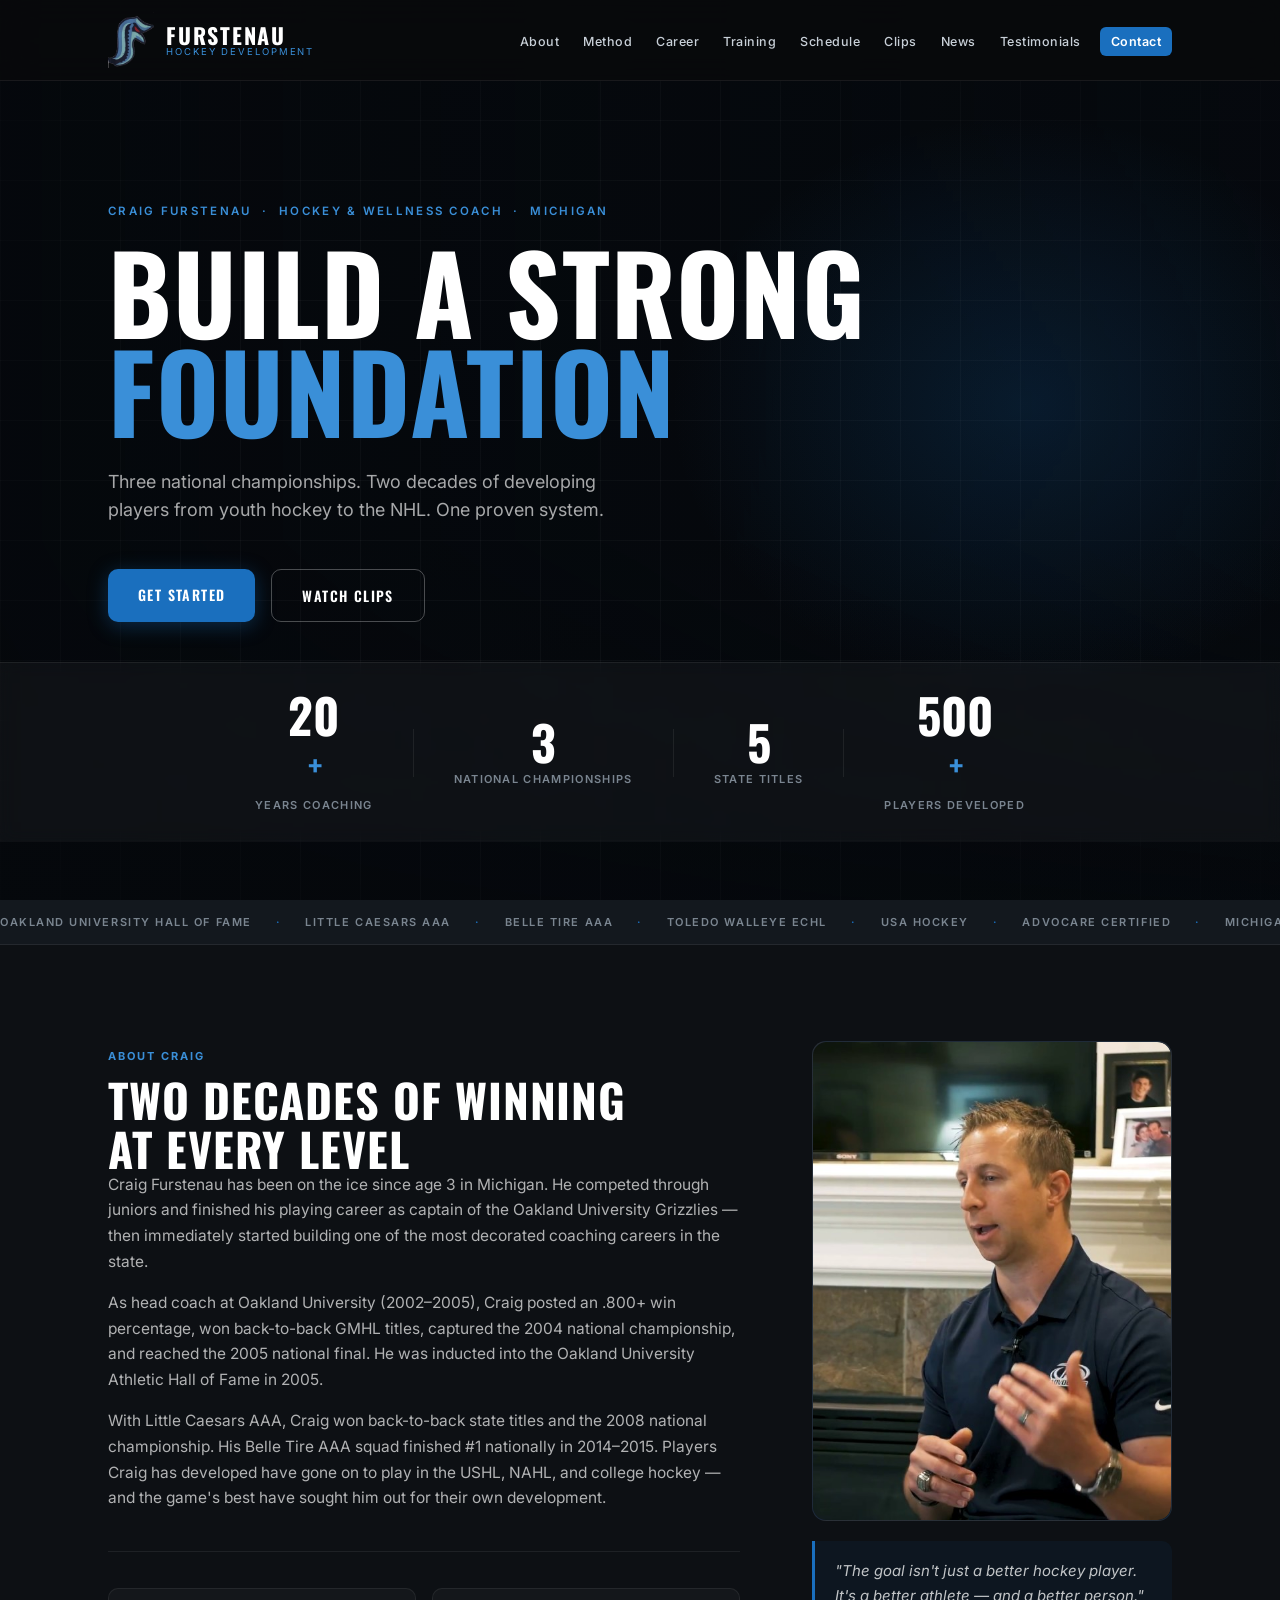
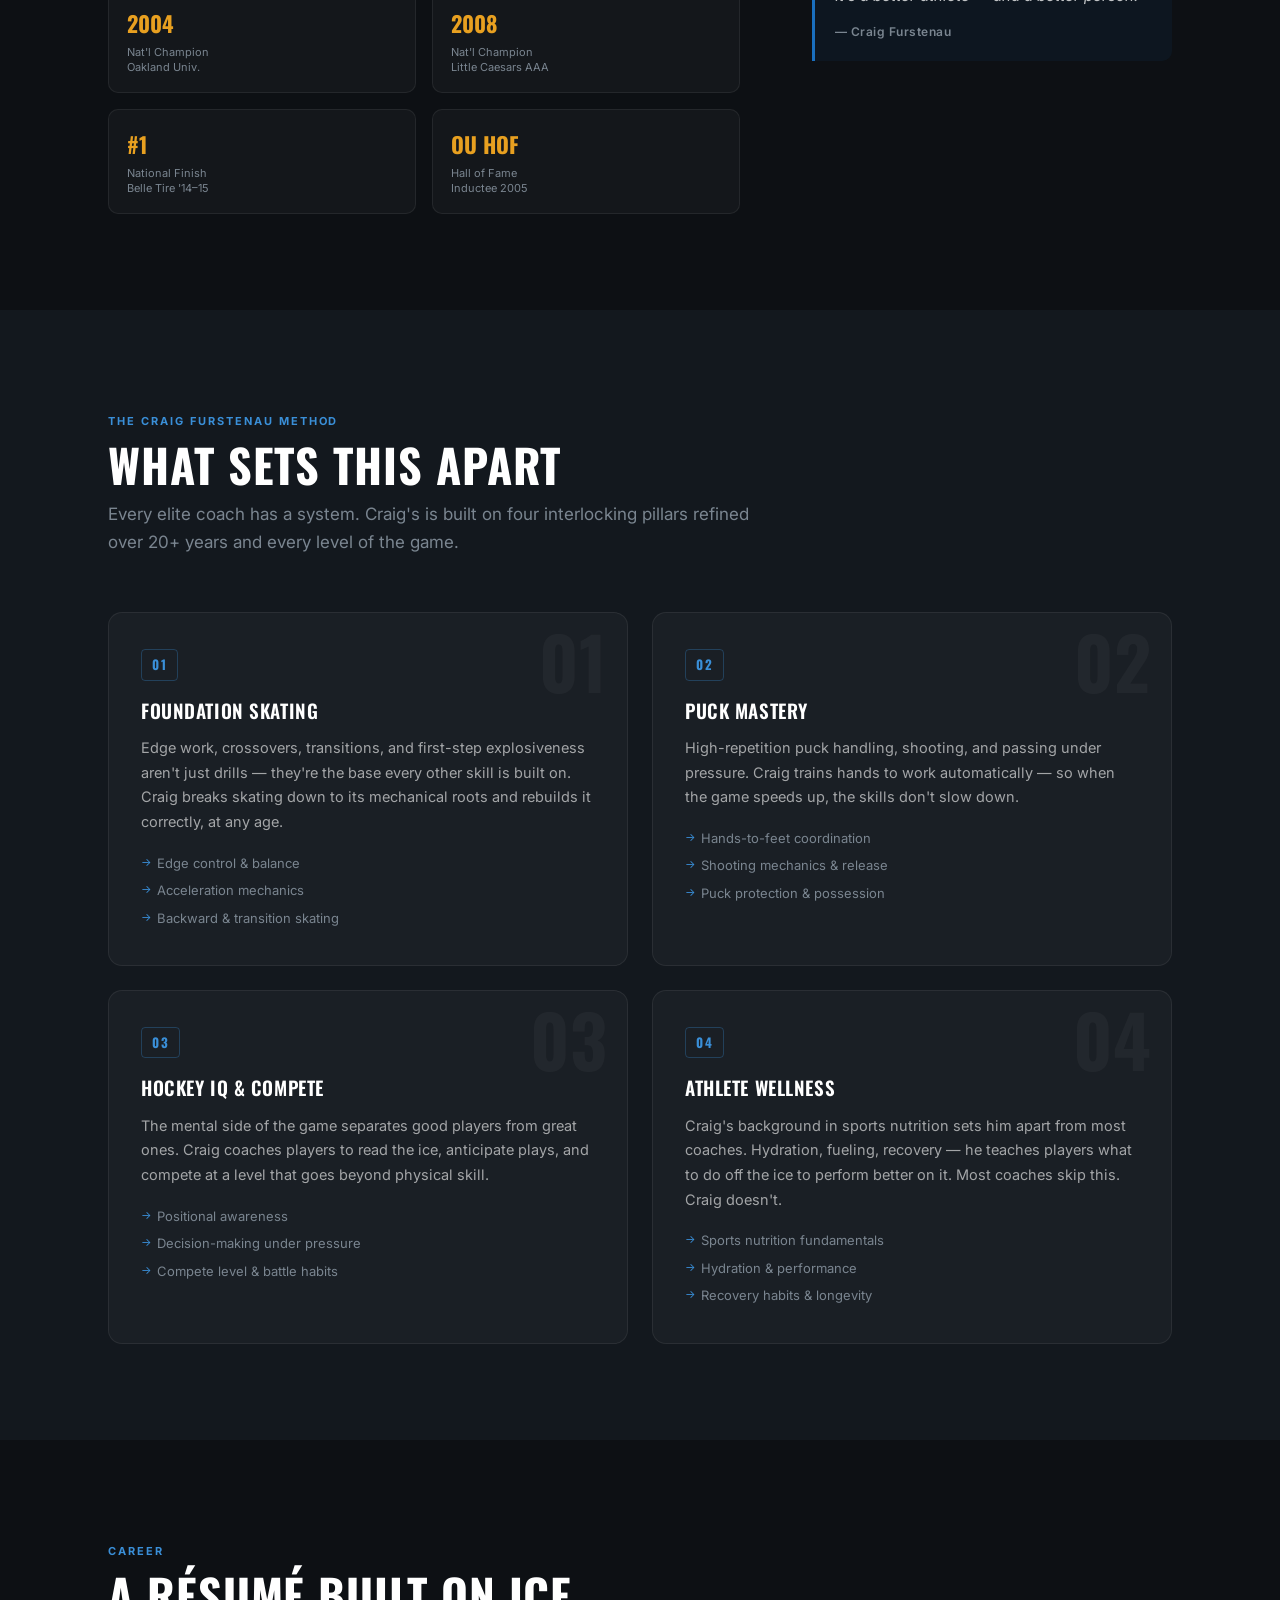
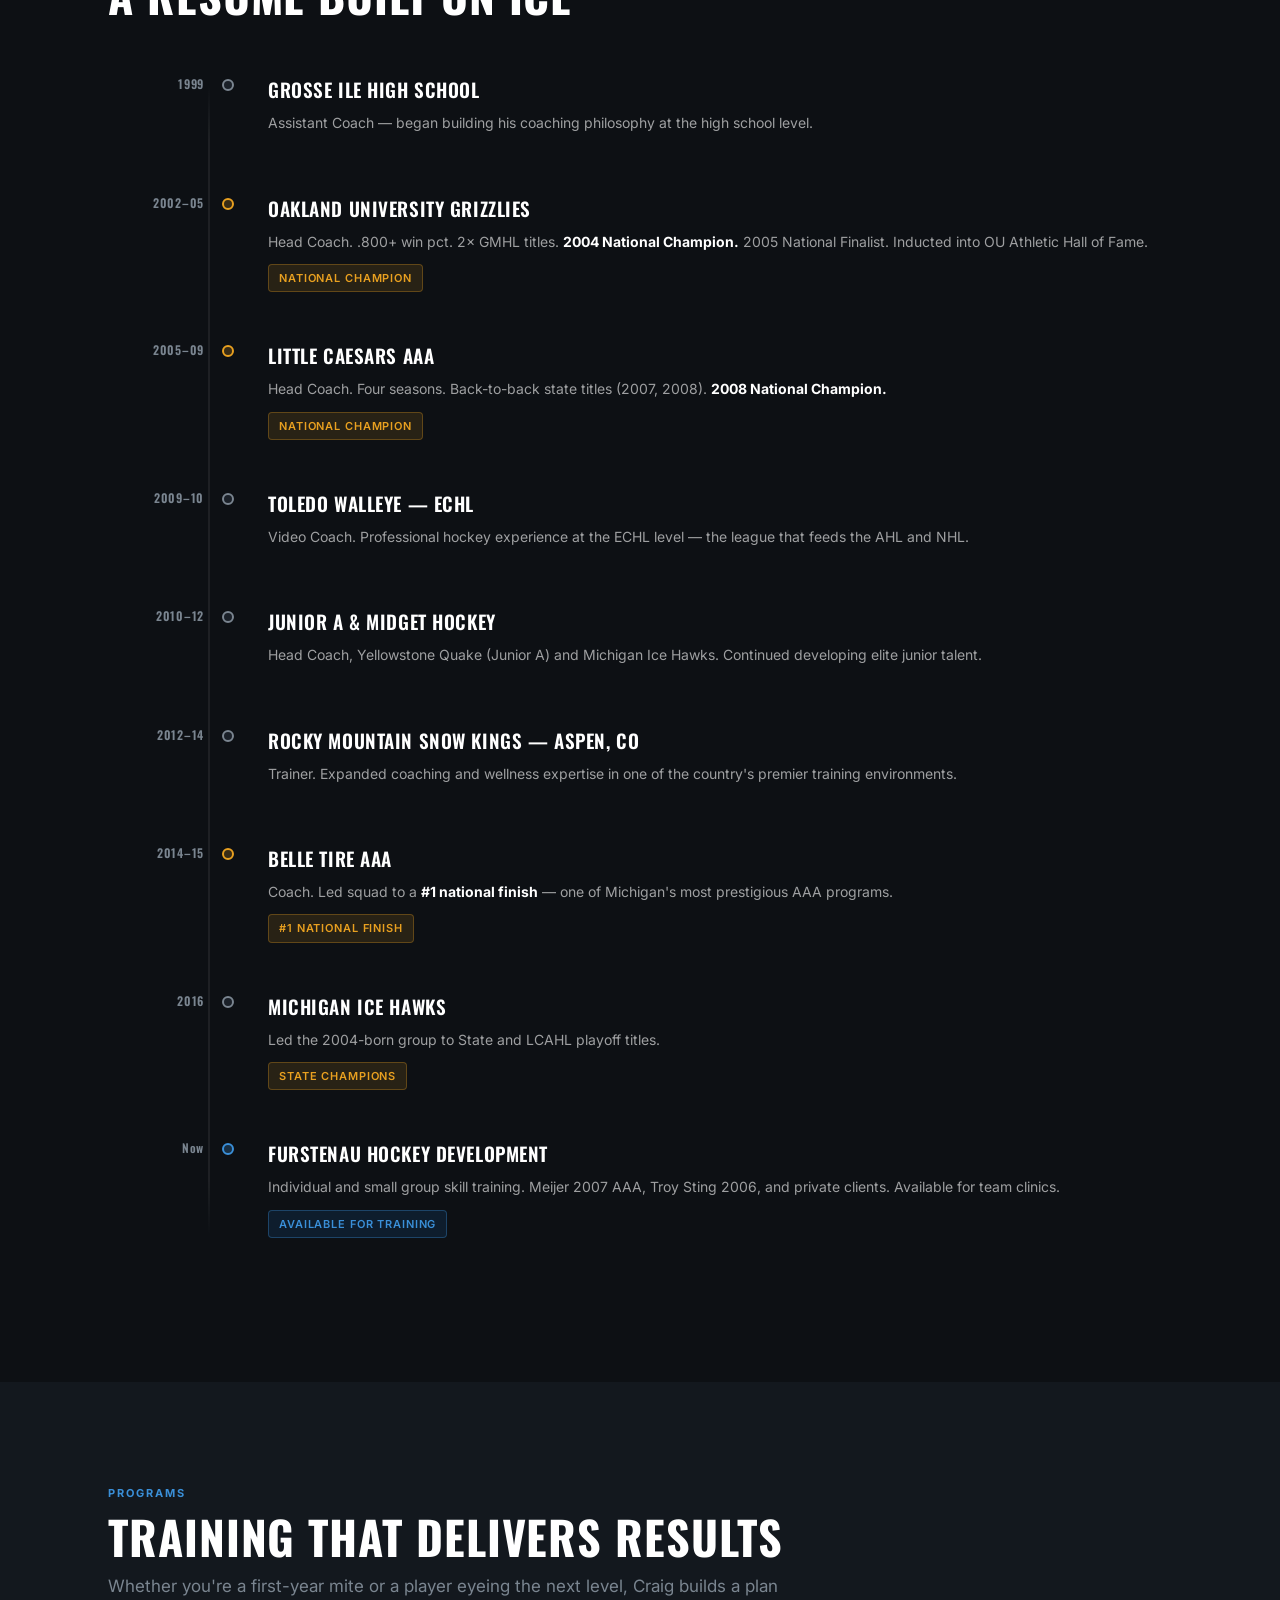
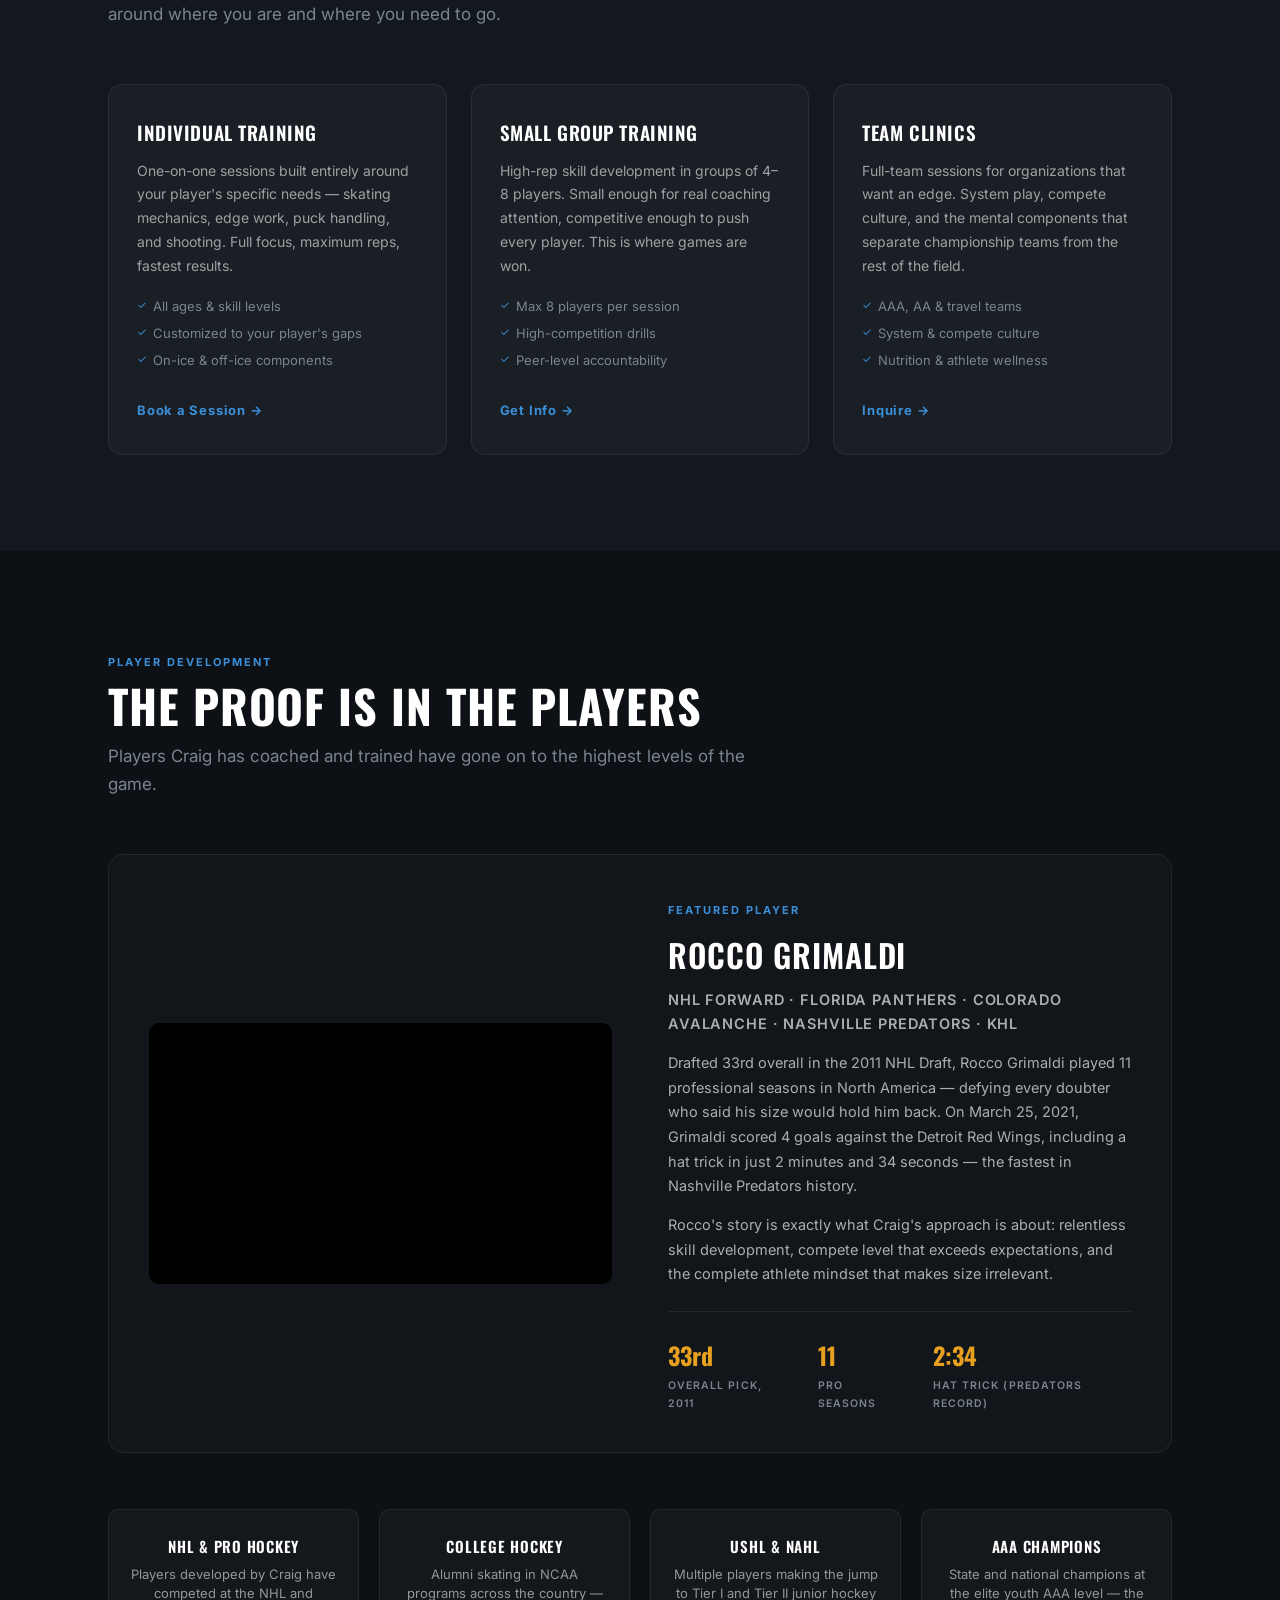
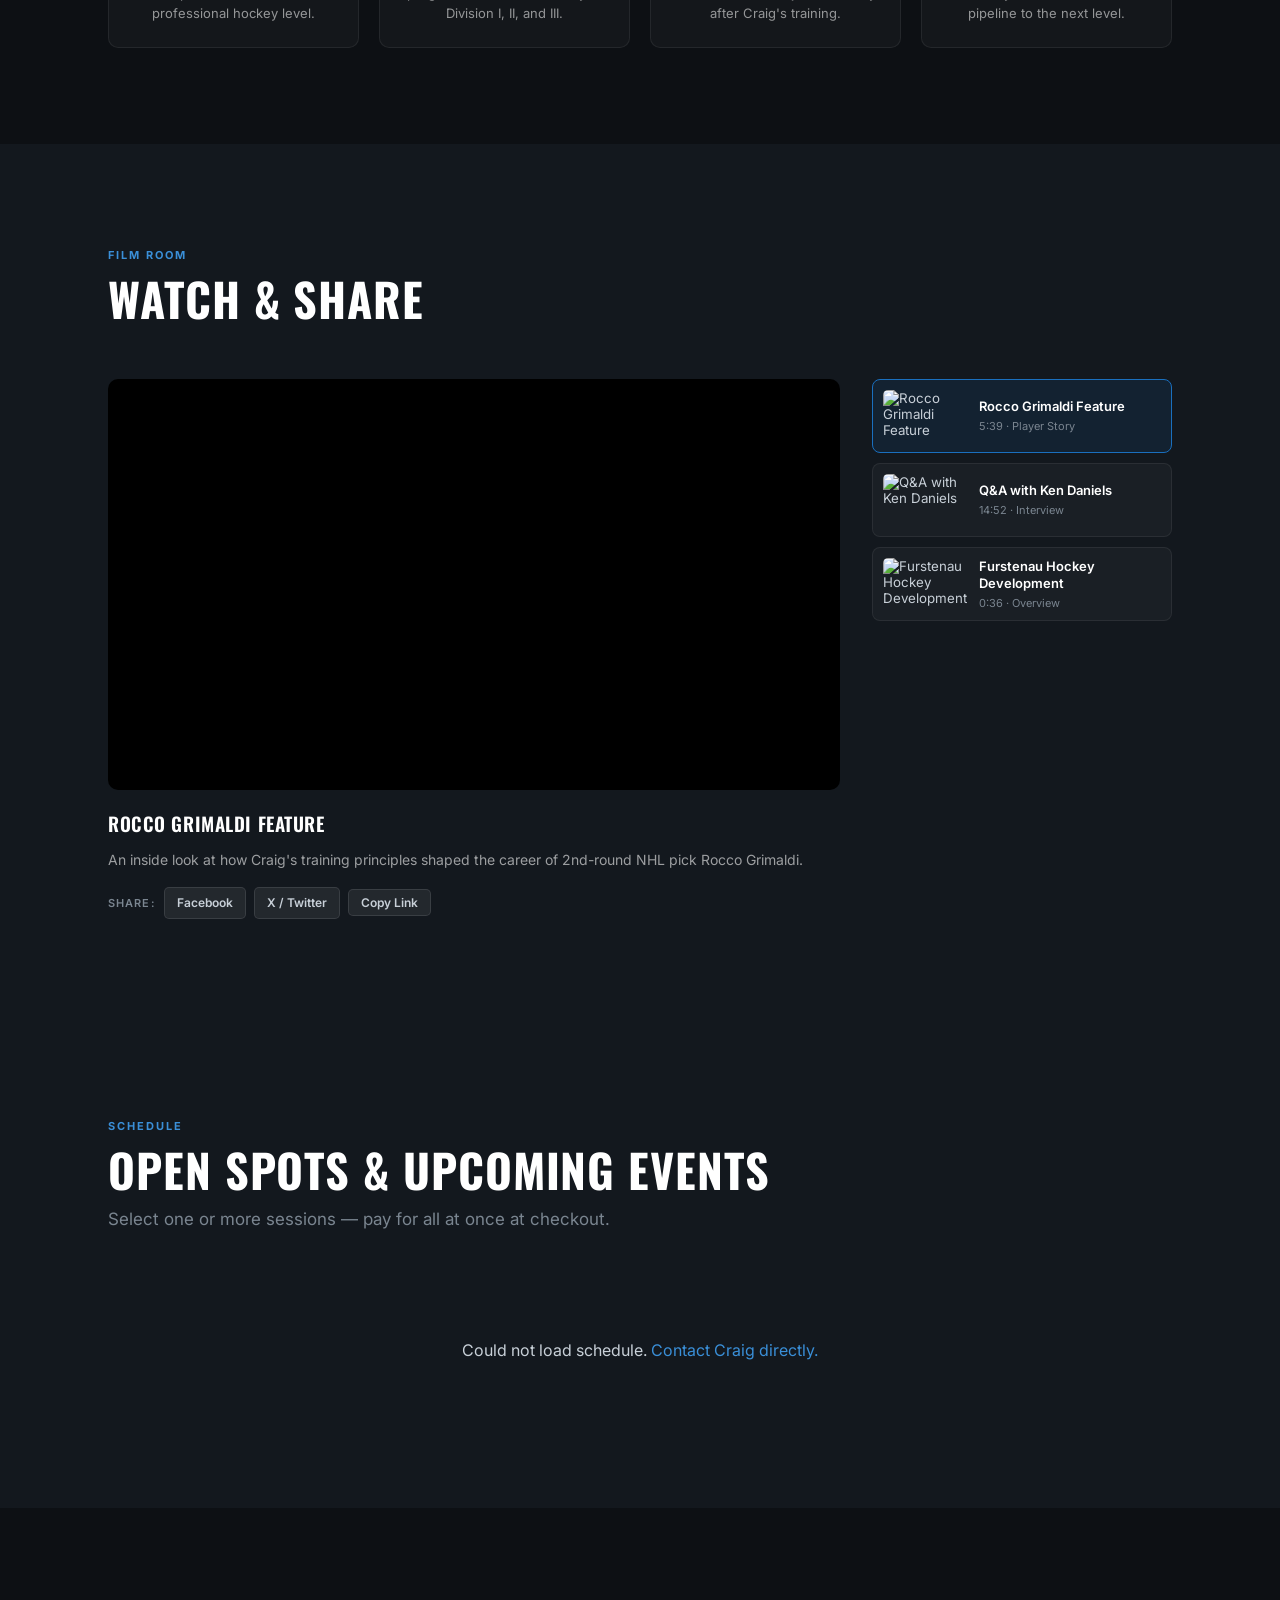
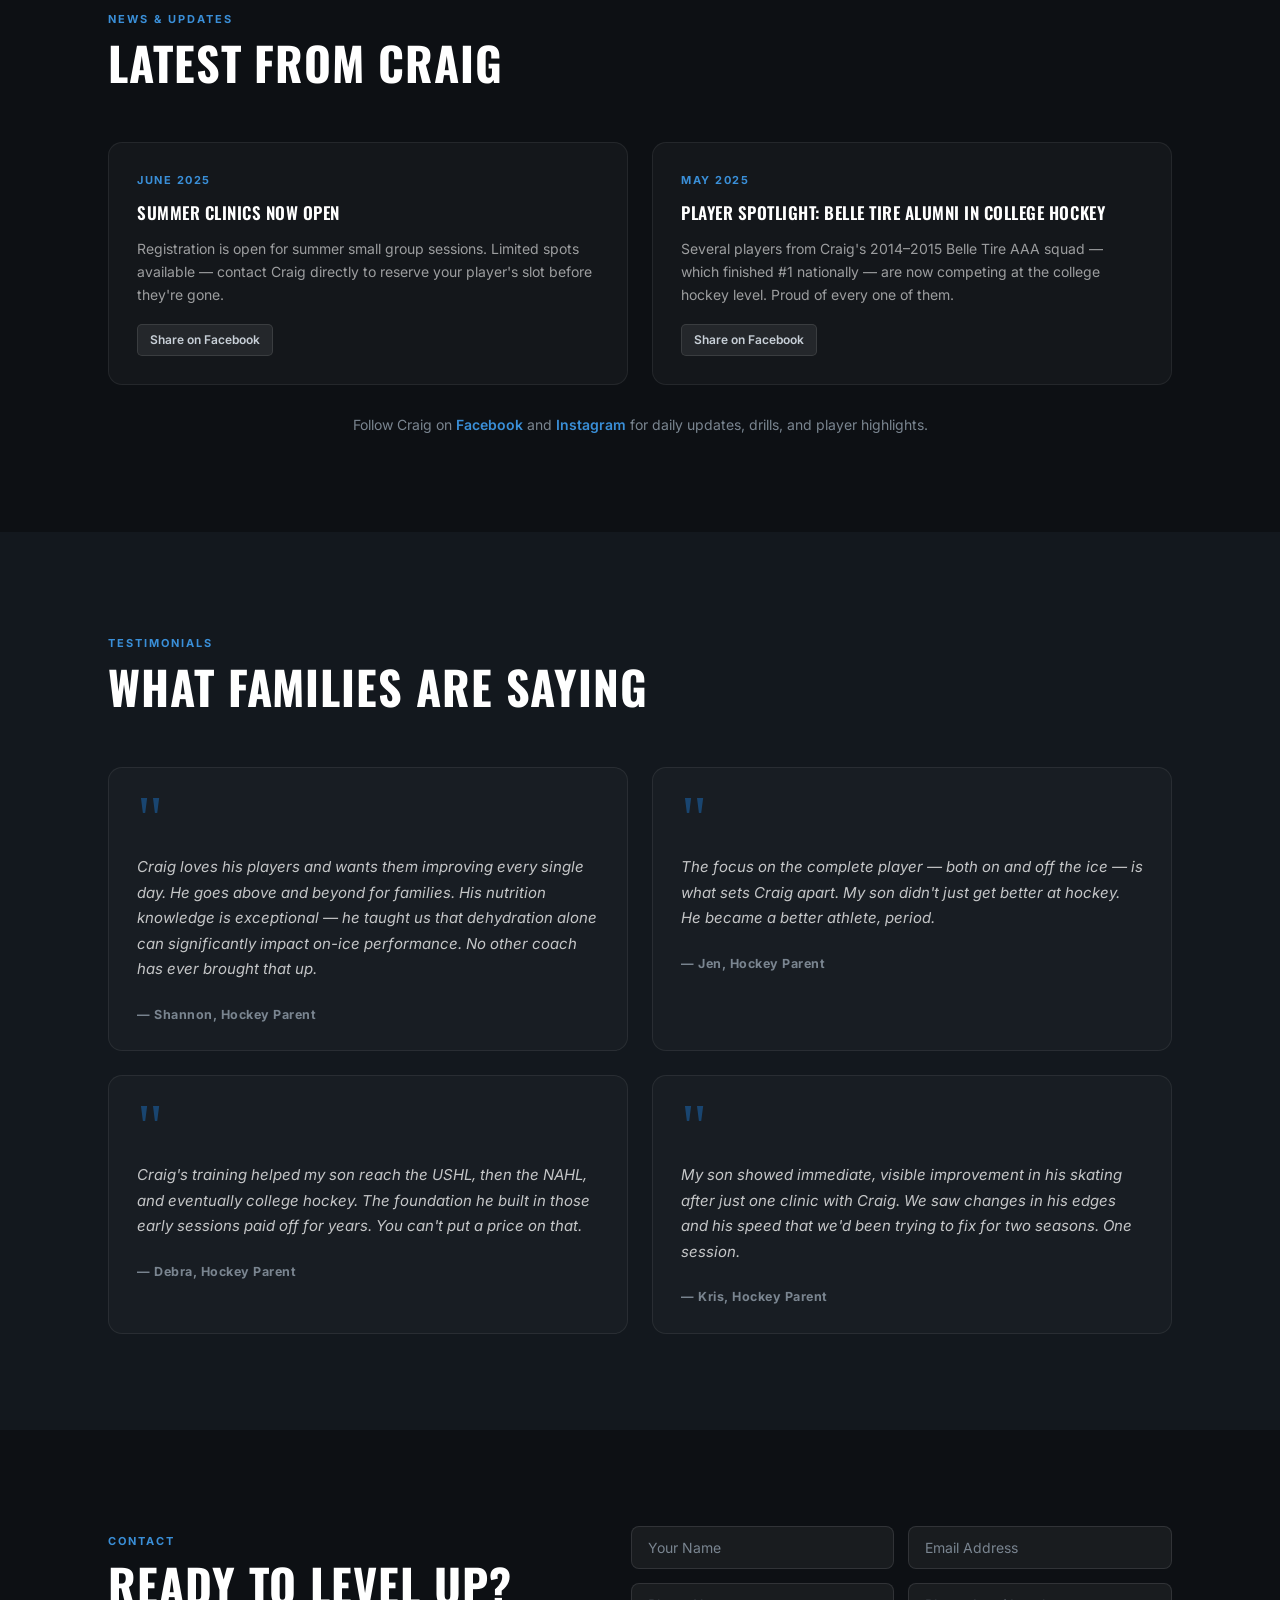
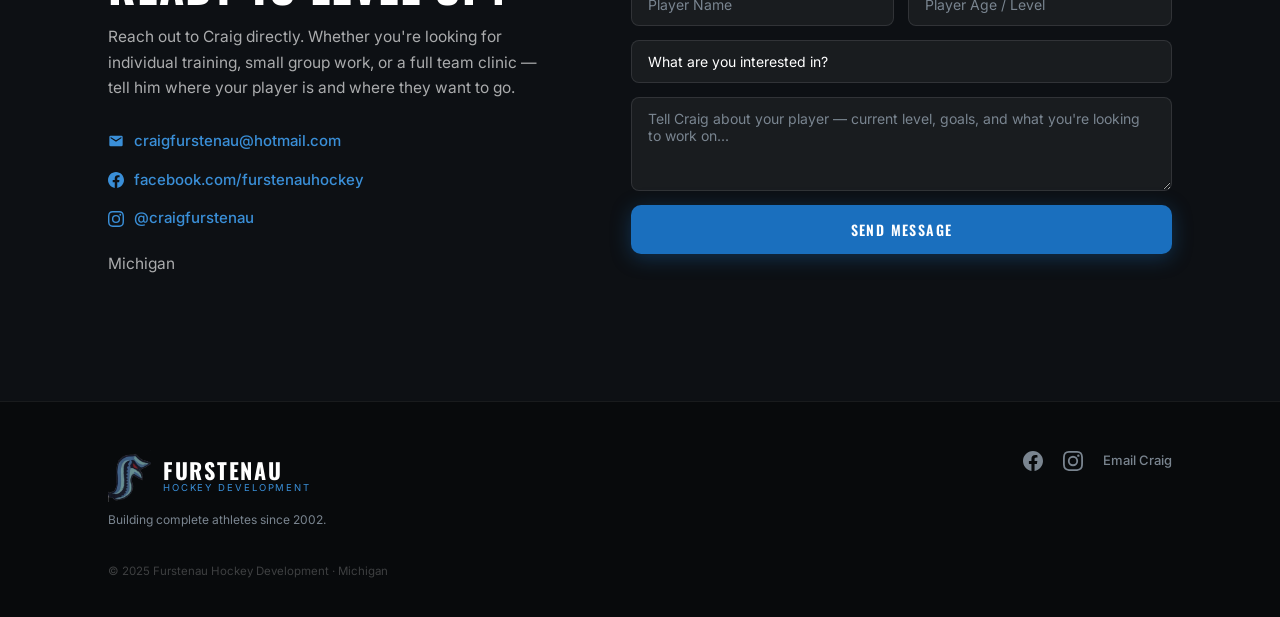
==== index.html @ a755701b "Add waiver gate modal + F logo favicon - Waiver pops up on first session select — must scroll to bot" ====
<!DOCTYPE html>
<html lang="en">
<head>
  <meta charset="UTF-8">
  <meta name="viewport" content="width=device-width, initial-scale=1.0">
  <title>Furstenau Hockey Development | Elite Skill Training</title>
  <link rel="icon" type="image/png" href="images/favicon.png">
  <link rel="apple-touch-icon" href="images/favicon.png">
  <meta name="description" content="Craig Furstenau — national championship coach, developer of NHL talent, and Michigan's premier hockey skills trainer. Skating, puck control, and complete athlete development.">

  <!-- Open Graph / Social Sharing -->
  <meta property="og:type" content="website">
  <meta property="og:url" content="https://www.furstenauhockey.com/">
  <meta property="og:title" content="Furstenau Hockey Development | Elite Skill Training">
  <meta property="og:description" content="National championship coach. Developer of NHL talent. Craig Furstenau builds complete hockey players from the ground up.">
  <meta property="og:image" content="https://www.furstenauhockey.com/images/og-image.jpg">
  <meta name="twitter:card" content="summary_large_image">

  <link rel="stylesheet" href="css/style.css">
  <link rel="preconnect" href="https://fonts.googleapis.com">
  <link rel="preconnect" href="https://fonts.gstatic.com" crossorigin>
  <link href="https://fonts.googleapis.com/css2?family=Oswald:wght@400;500;600;700&family=Inter:wght@400;500;600;700&display=swap" rel="stylesheet">
</head>
<body>

  <!-- NAV -->
  <header class="site-header" id="site-header">
    <nav class="nav-inner">
      <a href="/" class="logo">
        <img src="images/logo-f.png" alt="F" class="logo-f">
        <div class="logo-text">
          <span class="logo-main">FURSTENAU</span>
          <span class="logo-sub">HOCKEY DEVELOPMENT</span>
        </div>
      </a>
      <button class="nav-toggle" aria-label="Open menu" aria-expanded="false">
        <span></span><span></span><span></span>
      </button>
      <ul class="nav-links">
        <li><a href="#about">About</a></li>
        <li><a href="#method">Method</a></li>
        <li><a href="#timeline">Career</a></li>
        <li><a href="#training">Training</a></li>
        <li><a href="#schedule">Schedule</a></li>
        <li><a href="#clips">Clips</a></li>
        <li><a href="#posts">News</a></li>
        <li><a href="#testimonials">Testimonials</a></li>
        <li><a href="#contact" class="btn-nav">Contact</a></li>
      </ul>
    </nav>
  </header>

  <!-- HERO -->
  <section class="hero" id="hero">
    <div class="hero-bg">
      <div class="hero-video-wrap">
        <iframe
          class="hero-video"
          src="https://www.youtube.com/embed/NdeHYYfCZHg?autoplay=1&mute=1&loop=1&playlist=NdeHYYfCZHg&controls=0&disablekb=1&playsinline=1&showinfo=0&rel=0&modestbranding=1"
          title="Background video"
          frameborder="0"
          allow="autoplay; encrypted-media"
          allowfullscreen>
        </iframe>
      </div>
      <div class="hero-video-overlay"></div>
      <div class="hero-grid"></div>
      <div class="hero-glow"></div>
    </div>
    <div class="hero-content">
      <p class="hero-eyebrow reveal">Craig Furstenau &nbsp;·&nbsp; Hockey &amp; Wellness Coach &nbsp;·&nbsp; Michigan</p>
      <h1 class="reveal reveal-delay-1">Build a Strong<br><span class="text-blue">Foundation</span></h1>
      <p class="hero-sub reveal reveal-delay-2">Three national championships. Two decades of developing players from youth hockey to the NHL. One proven system.</p>
      <div class="hero-cta reveal reveal-delay-3">
        <a href="#contact" class="btn btn-primary">Get Started</a>
        <a href="#clips" class="btn btn-ghost">Watch Clips</a>
      </div>
    </div>

    <!-- Stats Bar -->
    <div class="stats-bar reveal reveal-delay-4">
      <div class="stat">
        <strong class="counter" data-target="20">0</strong><span>+</span>
        <p>Years Coaching</p>
      </div>
      <div class="stat-divider"></div>
      <div class="stat">
        <strong class="counter" data-target="3">0</strong>
        <p>National Championships</p>
      </div>
      <div class="stat-divider"></div>
      <div class="stat">
        <strong class="counter" data-target="5">0</strong>
        <p>State Titles</p>
      </div>
      <div class="stat-divider"></div>
      <div class="stat">
        <strong class="counter" data-target="500">0</strong><span>+</span>
        <p>Players Developed</p>
      </div>
    </div>
  </section>

  <!-- CREDENTIAL STRIP -->
  <div class="cred-strip">
    <div class="cred-inner">
      <span>Oakland University Hall of Fame</span>
      <span class="cred-dot">·</span>
      <span>Little Caesars AAA</span>
      <span class="cred-dot">·</span>
      <span>Belle Tire AAA</span>
      <span class="cred-dot">·</span>
      <span>Toledo Walleye ECHL</span>
      <span class="cred-dot">·</span>
      <span>USA Hockey</span>
      <span class="cred-dot">·</span>
      <span>AdvoCare Certified</span>
      <span class="cred-dot">·</span>
      <span>Michigan Ice Hawks</span>
      <span class="cred-dot">·</span>
      <span>Oakland University Hall of Fame</span>
      <span class="cred-dot">·</span>
      <span>Little Caesars AAA</span>
      <span class="cred-dot">·</span>
      <span>Belle Tire AAA</span>
      <span class="cred-dot">·</span>
      <span>Toledo Walleye ECHL</span>
      <span class="cred-dot">·</span>
      <span>USA Hockey</span>
      <span class="cred-dot">·</span>
      <span>AdvoCare Certified</span>
      <span class="cred-dot">·</span>
      <span>Michigan Ice Hawks</span>
    </div>
  </div>

  <!-- ABOUT -->
  <section class="section" id="about">
    <div class="container two-col">
      <div class="about-text reveal">
        <span class="section-label">About Craig</span>
        <h2>Two Decades of Winning<br>at Every Level</h2>
        <p>Craig Furstenau has been on the ice since age 3 in Michigan. He competed through juniors and finished his playing career as captain of the Oakland University Grizzlies — then immediately started building one of the most decorated coaching careers in the state.</p>
        <p>As head coach at Oakland University (2002–2005), Craig posted an .800+ win percentage, won back-to-back GMHL titles, captured the 2004 national championship, and reached the 2005 national final. He was inducted into the Oakland University Athletic Hall of Fame in 2005.</p>
        <p>With Little Caesars AAA, Craig won back-to-back state titles and the 2008 national championship. His Belle Tire AAA squad finished #1 nationally in 2014–2015. Players Craig has developed have gone on to play in the USHL, NAHL, and college hockey — and the game's best have sought him out for their own development.</p>
        <div class="accolades reveal">
          <div class="accolade">
            <strong>2004</strong>
            <span>Nat'l Champion<br>Oakland Univ.</span>
          </div>
          <div class="accolade">
            <strong>2008</strong>
            <span>Nat'l Champion<br>Little Caesars AAA</span>
          </div>
          <div class="accolade">
            <strong>#1</strong>
            <span>National Finish<br>Belle Tire '14–15</span>
          </div>
          <div class="accolade">
            <strong>OU HOF</strong>
            <span>Hall of Fame<br>Inductee 2005</span>
          </div>
        </div>
      </div>
      <div class="about-img-wrap reveal reveal-delay-2">
        <div class="about-img-placeholder">
          <img src="images/craig-qa.jpg" alt="Craig Furstenau" class="about-photo">
        </div>
        <div class="about-quote">
          <p>"The goal isn't just a better hockey player. It's a better athlete — and a better person."</p>
          <cite>— Craig Furstenau</cite>
        </div>
      </div>
    </div>
  </section>

  <!-- THE METHOD -->
  <section class="section section-dark" id="method">
    <div class="container">
      <div class="section-header reveal">
        <span class="section-label">The Craig Furstenau Method</span>
        <h2>What Sets This Apart</h2>
        <p class="section-intro">Every elite coach has a system. Craig's is built on four interlocking pillars refined over 20+ years and every level of the game.</p>
      </div>
      <div class="method-grid">
        <div class="method-card reveal">
          <div class="method-num">01</div>
          <div class="method-icon">01</div>
          <h3>Foundation Skating</h3>
          <p>Edge work, crossovers, transitions, and first-step explosiveness aren't just drills — they're the base every other skill is built on. Craig breaks skating down to its mechanical roots and rebuilds it correctly, at any age.</p>
          <ul>
            <li>Edge control &amp; balance</li>
            <li>Acceleration mechanics</li>
            <li>Backward &amp; transition skating</li>
          </ul>
        </div>
        <div class="method-card reveal reveal-delay-1">
          <div class="method-num">02</div>
          <div class="method-icon">02</div>
          <h3>Puck Mastery</h3>
          <p>High-repetition puck handling, shooting, and passing under pressure. Craig trains hands to work automatically — so when the game speeds up, the skills don't slow down.</p>
          <ul>
            <li>Hands-to-feet coordination</li>
            <li>Shooting mechanics &amp; release</li>
            <li>Puck protection &amp; possession</li>
          </ul>
        </div>
        <div class="method-card reveal reveal-delay-2">
          <div class="method-num">03</div>
          <div class="method-icon">03</div>
          <h3>Hockey IQ &amp; Compete</h3>
          <p>The mental side of the game separates good players from great ones. Craig coaches players to read the ice, anticipate plays, and compete at a level that goes beyond physical skill.</p>
          <ul>
            <li>Positional awareness</li>
            <li>Decision-making under pressure</li>
            <li>Compete level &amp; battle habits</li>
          </ul>
        </div>
        <div class="method-card reveal reveal-delay-3">
          <div class="method-num">04</div>
          <div class="method-icon">04</div>
          <h3>Athlete Wellness</h3>
          <p>Craig's background in sports nutrition sets him apart from most coaches. Hydration, fueling, recovery — he teaches players what to do off the ice to perform better on it. Most coaches skip this. Craig doesn't.</p>
          <ul>
            <li>Sports nutrition fundamentals</li>
            <li>Hydration &amp; performance</li>
            <li>Recovery habits &amp; longevity</li>
          </ul>
        </div>
      </div>
    </div>
  </section>

  <!-- CAREER TIMELINE -->
  <section class="section" id="timeline">
    <div class="container">
      <div class="section-header reveal">
        <span class="section-label">Career</span>
        <h2>A Résumé Built on Ice</h2>
      </div>
      <div class="timeline">
        <div class="tl-item reveal">
          <div class="tl-year">1999</div>
          <div class="tl-dot"></div>
          <div class="tl-content">
            <h3>Grosse Ile High School</h3>
            <p>Assistant Coach — began building his coaching philosophy at the high school level.</p>
          </div>
        </div>
        <div class="tl-item reveal">
          <div class="tl-year">2002–05</div>
          <div class="tl-dot tl-dot-gold"></div>
          <div class="tl-content">
            <h3>Oakland University Grizzlies</h3>
            <p>Head Coach. .800+ win pct. 2× GMHL titles. <strong>2004 National Champion.</strong> 2005 National Finalist. Inducted into OU Athletic Hall of Fame.</p>
            <span class="tl-badge">National Champion</span>
          </div>
        </div>
        <div class="tl-item reveal">
          <div class="tl-year">2005–09</div>
          <div class="tl-dot tl-dot-gold"></div>
          <div class="tl-content">
            <h3>Little Caesars AAA</h3>
            <p>Head Coach. Four seasons. Back-to-back state titles (2007, 2008). <strong>2008 National Champion.</strong></p>
            <span class="tl-badge">National Champion</span>
          </div>
        </div>
        <div class="tl-item reveal">
          <div class="tl-year">2009–10</div>
          <div class="tl-dot"></div>
          <div class="tl-content">
            <h3>Toledo Walleye — ECHL</h3>
            <p>Video Coach. Professional hockey experience at the ECHL level — the league that feeds the AHL and NHL.</p>
          </div>
        </div>
        <div class="tl-item reveal">
          <div class="tl-year">2010–12</div>
          <div class="tl-dot"></div>
          <div class="tl-content">
            <h3>Junior A & Midget Hockey</h3>
            <p>Head Coach, Yellowstone Quake (Junior A) and Michigan Ice Hawks. Continued developing elite junior talent.</p>
          </div>
        </div>
        <div class="tl-item reveal">
          <div class="tl-year">2012–14</div>
          <div class="tl-dot"></div>
          <div class="tl-content">
            <h3>Rocky Mountain Snow Kings — Aspen, CO</h3>
            <p>Trainer. Expanded coaching and wellness expertise in one of the country's premier training environments.</p>
          </div>
        </div>
        <div class="tl-item reveal">
          <div class="tl-year">2014–15</div>
          <div class="tl-dot tl-dot-gold"></div>
          <div class="tl-content">
            <h3>Belle Tire AAA</h3>
            <p>Coach. Led squad to a <strong>#1 national finish</strong> — one of Michigan's most prestigious AAA programs.</p>
            <span class="tl-badge">#1 National Finish</span>
          </div>
        </div>
        <div class="tl-item reveal">
          <div class="tl-year">2016</div>
          <div class="tl-dot"></div>
          <div class="tl-content">
            <h3>Michigan Ice Hawks</h3>
            <p>Led the 2004-born group to State and LCAHL playoff titles.</p>
            <span class="tl-badge">State Champions</span>
          </div>
        </div>
        <div class="tl-item reveal">
          <div class="tl-year">Now</div>
          <div class="tl-dot tl-dot-blue"></div>
          <div class="tl-content">
            <h3>Furstenau Hockey Development</h3>
            <p>Individual and small group skill training. Meijer 2007 AAA, Troy Sting 2006, and private clients. Available for team clinics.</p>
            <span class="tl-badge tl-badge-blue">Available for Training</span>
          </div>
        </div>
      </div>
    </div>
  </section>

  <!-- TRAINING -->
  <section class="section section-dark" id="training">
    <div class="container">
      <div class="section-header reveal">
        <span class="section-label">Programs</span>
        <h2>Training That Delivers Results</h2>
        <p class="section-intro">Whether you're a first-year mite or a player eyeing the next level, Craig builds a plan around where you are and where you need to go.</p>
      </div>
      <div class="cards">
        <div class="card reveal">
          <div class="card-icon">—</div>
          <h3>Individual Training</h3>
          <p>One-on-one sessions built entirely around your player's specific needs — skating mechanics, edge work, puck handling, and shooting. Full focus, maximum reps, fastest results.</p>
          <ul class="card-list">
            <li>All ages &amp; skill levels</li>
            <li>Customized to your player's gaps</li>
            <li>On-ice &amp; off-ice components</li>
          </ul>
          <a href="#contact" class="card-link">Book a Session →</a>
        </div>
        <div class="card reveal reveal-delay-1">
          <div class="card-icon">—</div>
          <h3>Small Group Training</h3>
          <p>High-rep skill development in groups of 4–8 players. Small enough for real coaching attention, competitive enough to push every player. This is where games are won.</p>
          <ul class="card-list">
            <li>Max 8 players per session</li>
            <li>High-competition drills</li>
            <li>Peer-level accountability</li>
          </ul>
          <a href="#contact" class="card-link">Get Info →</a>
        </div>
        <div class="card reveal reveal-delay-2">
          <div class="card-icon">—</div>
          <h3>Team Clinics</h3>
          <p>Full-team sessions for organizations that want an edge. System play, compete culture, and the mental components that separate championship teams from the rest of the field.</p>
          <ul class="card-list">
            <li>AAA, AA &amp; travel teams</li>
            <li>System &amp; compete culture</li>
            <li>Nutrition &amp; athlete wellness</li>
          </ul>
          <a href="#contact" class="card-link">Inquire →</a>
        </div>
      </div>
    </div>
  </section>

  <!-- PLAYER SUCCESS / ALUMNI -->
  <section class="section" id="alumni">
    <div class="container">
      <div class="section-header reveal">
        <span class="section-label">Player Development</span>
        <h2>The Proof Is in the Players</h2>
        <p class="section-intro">Players Craig has coached and trained have gone on to the highest levels of the game.</p>
      </div>

      <div class="alumni-feature reveal">
        <div class="alumni-video">
          <div class="video-wrap">
            <iframe src="https://www.youtube.com/embed/0WfK1jgVpx8" title="Rocco Grimaldi Feature" frameborder="0" allow="accelerometer; autoplay; clipboard-write; encrypted-media; gyroscope; picture-in-picture" allowfullscreen></iframe>
          </div>
        </div>
        <div class="alumni-content">
          <span class="section-label">Featured Player</span>
          <h3>Rocco Grimaldi</h3>
          <p class="alumni-position">NHL Forward · Florida Panthers · Colorado Avalanche · Nashville Predators · KHL</p>
          <p>Drafted 33rd overall in the 2011 NHL Draft, Rocco Grimaldi played 11 professional seasons in North America — defying every doubter who said his size would hold him back. On March 25, 2021, Grimaldi scored 4 goals against the Detroit Red Wings, including a hat trick in just 2 minutes and 34 seconds — the fastest in Nashville Predators history.</p>
          <p>Rocco's story is exactly what Craig's approach is about: relentless skill development, compete level that exceeds expectations, and the complete athlete mindset that makes size irrelevant.</p>
          <div class="alumni-stats">
            <div><strong>33rd</strong><span>Overall Pick, 2011</span></div>
            <div><strong>11</strong><span>Pro Seasons</span></div>
            <div><strong>2:34</strong><span>Hat Trick (Predators Record)</span></div>
          </div>
        </div>
      </div>

      <div class="alumni-levels reveal">
        <div class="alumni-level">
          <h4>NHL &amp; Pro Hockey</h4>
          <p>Players developed by Craig have competed at the NHL and professional hockey level.</p>
        </div>
        <div class="alumni-level">
          <h4>College Hockey</h4>
          <p>Alumni skating in NCAA programs across the country — Division I, II, and III.</p>
        </div>
        <div class="alumni-level">
          <h4>USHL &amp; NAHL</h4>
          <p>Multiple players making the jump to Tier I and Tier II junior hockey after Craig's training.</p>
        </div>
        <div class="alumni-level">
          <h4>AAA Champions</h4>
          <p>State and national champions at the elite youth AAA level — the pipeline to the next level.</p>
        </div>
      </div>
    </div>
  </section>

  <!-- ALL CLIPS -->
  <section class="section section-dark" id="clips">
    <div class="container">
      <div class="section-header reveal">
        <span class="section-label">Film Room</span>
        <h2>Watch &amp; Share</h2>
      </div>
      <div class="clips-layout">
        <div class="clip-featured reveal">
          <div class="video-wrap">
            <iframe id="main-player"
              src="https://www.youtube.com/embed/0WfK1jgVpx8"
              title="Rocco Grimaldi Feature"
              frameborder="0"
              allow="accelerometer; autoplay; clipboard-write; encrypted-media; gyroscope; picture-in-picture"
              allowfullscreen>
            </iframe>
          </div>
          <div class="clip-meta">
            <h3 id="clip-title">Rocco Grimaldi Feature</h3>
            <p id="clip-desc">An inside look at how Craig's training principles shaped the career of 2nd-round NHL pick Rocco Grimaldi.</p>
            <div class="share-row">
              <span>Share:</span>
              <a class="share-btn" id="share-fb" href="https://www.facebook.com/sharer/sharer.php?u=https://www.furstenauhockey.com/%23clips" target="_blank" rel="noopener">Facebook</a>
              <a class="share-btn" id="share-tw" href="https://twitter.com/intent/tweet?url=https://www.furstenauhockey.com/%23clips&text=Check+out+this+Furstenau+Hockey+clip" target="_blank" rel="noopener">X / Twitter</a>
              <button class="share-btn" onclick="copyLink(this, 'https://www.furstenauhockey.com/#clips')">Copy Link</button>
            </div>
          </div>
        </div>

        <div class="clip-list reveal reveal-delay-1">
          <button class="clip-item active"
            data-id="0WfK1jgVpx8"
            data-title="Rocco Grimaldi Feature"
            data-desc="An inside look at how Craig's training principles shaped the career of 2nd-round NHL pick Rocco Grimaldi.">
            <img src="https://i.ytimg.com/vi/0WfK1jgVpx8/mqdefault.jpg" alt="Rocco Grimaldi Feature">
            <div>
              <strong>Rocco Grimaldi Feature</strong>
              <span>5:39 · Player Story</span>
            </div>
          </button>
          <button class="clip-item"
            data-id="HSGX7c3fDQQ"
            data-title="Q&A with Ken Daniels"
            data-desc="Craig sits down with longtime NHL broadcaster Ken Daniels for a wide-ranging conversation on coaching, player development, and the game.">
            <img src="https://i.ytimg.com/vi/HSGX7c3fDQQ/mqdefault.jpg" alt="Q&A with Ken Daniels">
            <div>
              <strong>Q&amp;A with Ken Daniels</strong>
              <span>14:52 · Interview</span>
            </div>
          </button>
          <button class="clip-item"
            data-id="NdeHYYfCZHg"
            data-title="Furstenau Hockey Development"
            data-desc="A quick look at what Furstenau Hockey Development is all about — the approach, the environment, and the results.">
            <img src="https://i.ytimg.com/vi/NdeHYYfCZHg/mqdefault.jpg" alt="Furstenau Hockey Development">
            <div>
              <strong>Furstenau Hockey Development</strong>
              <span>0:36 · Overview</span>
            </div>
          </button>
        </div>
      </div>
    </div>
  </section>

  <!-- SCHEDULE / EVENTS -->
  <section class="section section-dark" id="schedule">
    <div class="container">
      <div class="section-header reveal">
        <span class="section-label">Schedule</span>
        <h2>Open Spots &amp; Upcoming Events</h2>
        <p class="section-intro">Select one or more sessions — pay for all at once at checkout.</p>
      </div>
      <div id="events-container">
        <div class="events-loading">Loading schedule...</div>
      </div>
      <!-- Cart Bar -->
      <div class="cart-bar" id="cart-bar" style="display:none">
        <div class="cart-bar-left">
          <span id="cart-count">0 sessions selected</span>
          <span class="cart-total" id="cart-total">$0.00</span>
        </div>
        <button class="btn btn-primary" onclick="openBookingFromCart()">Register &amp; Pay →</button>
      </div>
    </div>
  </section>

  <!-- WAIVER GATE MODAL -->
  <div class="booking-overlay" id="waiver-gate-overlay">
    <div class="booking-modal" style="max-width:600px">
      <h3 style="margin-bottom:6px">Before You Register</h3>
      <p style="font-size:13px;color:var(--text-dim);margin-bottom:18px">Please read and accept the following agreement before selecting sessions.</p>

      <div class="waiver-box" style="margin-bottom:0">
        <div class="waiver-title">Participation Agreement &amp; Liability Waiver</div>
        <div class="waiver-scroll" id="waiver-gate-scroll" style="max-height:280px">
          <p><strong>EQUIPMENT REQUIREMENT</strong><br>All participants must arrive with full, appropriate hockey equipment in good condition — helmet with cage/visor, shoulder pads, elbow pads, gloves, shin guards, skates, stick, and hockey pants. Players without proper equipment will not be permitted to participate and no refund will be issued.</p>
          <p><strong>NO REFUND POLICY</strong><br>All sales are final. No refunds will be issued for any reason including illness, injury, scheduling conflicts, or no-shows.</p>
          <p><strong>DATE CHANGE POLICY</strong><br>One date change per booking may be requested subject to availability. Requests must be submitted to craigfurstenau@hotmail.com prior to the session. Date changes are not guaranteed and are subject to open availability only.</p>
          <p><strong>RULES OF CONDUCT</strong><br>All participants are expected to maintain a respectful, coachable attitude. Furstenau Hockey Development reserves the right to remove any participant for disruptive, unsafe, or disrespectful behavior without refund.</p>
          <p><strong>LIABILITY WAIVER</strong><br>Ice hockey is a physical sport that carries inherent risks of injury. By registering, participant (or parent/guardian on behalf of a minor) acknowledges and accepts these risks and releases Craig Furstenau and Furstenau Hockey Development from any and all liability for injury, illness, loss, or damage arising from participation.</p>
          <p><strong>PHOTO/VIDEO CONSENT</strong><br>Furstenau Hockey Development may photograph or video participants during sessions for promotional use. Notify Craig in writing prior to the session to opt out.</p>
          <p><strong>MINOR PARTICIPANTS</strong><br>If the player is under 18, a parent or legal guardian must complete this registration and accepts all terms on behalf of the minor.</p>
        </div>
        <p id="waiver-scroll-note" style="font-size:11px;color:var(--gold);text-align:center;margin:10px 0;letter-spacing:0.06em">↓ Please scroll to read the full agreement ↓</p>
        <label class="waiver-check" style="margin-top:12px">
          <input type="checkbox" id="waiver-gate-check" disabled>
          <span id="waiver-gate-label" style="color:var(--text-dim)">Scroll to read the full agreement before accepting</span>
        </label>
      </div>

      <div style="display:flex;gap:12px;margin-top:20px">
        <button class="btn btn-ghost" style="flex:1" onclick="closeWaiverGate()">Cancel</button>
        <button class="btn btn-primary" style="flex:2" id="waiver-gate-btn" disabled onclick="acceptWaiverGate()">Accept &amp; Continue →</button>
      </div>
    </div>
  </div>

  <!-- BOOKING MODAL — 3 STEP FLOW -->
  <div class="booking-overlay" id="booking-overlay">
    <div class="booking-modal">
      <button class="booking-close" onclick="closeBooking()">✕</button>

      <!-- Step indicator -->
      <div class="booking-steps">
        <div class="bstep active" id="bstep-1"><span>1</span> Session</div>
        <div class="bstep-line"></div>
        <div class="bstep" id="bstep-2"><span>2</span> Your Info</div>
        <div class="bstep-line"></div>
        <div class="bstep" id="bstep-3"><span>3</span> Confirm &amp; Pay</div>
      </div>

      <!-- STEP 1: Selected sessions summary -->
      <div class="booking-step-panel" id="bpanel-1">
        <h3>Selected Sessions</h3>
        <div id="booking-event-info"></div>
        <div class="booking-price-row" id="booking-price-row"></div>
        <div class="spots-warning" id="spots-warning"></div>
        <button class="btn btn-primary" style="width:100%;margin-top:20px" onclick="goStep(2)">Continue — Enter Your Info →</button>
      </div>

      <!-- STEP 2: Player & Guardian Info -->
      <div class="booking-step-panel" id="bpanel-2" style="display:none">
        <h3>Player &amp; Contact Info</h3>
        <input type="hidden" id="book-event-id">

        <div class="bsection-label">Player Information</div>
        <div class="form-row">
          <div><label>Player First Name *</label><input type="text" id="book-player-first" placeholder="First Name" required></div>
          <div><label>Player Last Name *</label><input type="text" id="book-player-last" placeholder="Last Name" required></div>
        </div>
        <div class="form-row">
          <div><label>Date of Birth *</label><input type="date" id="book-dob" required></div>
          <div><label>Team / Level *</label><input type="text" id="book-team" placeholder="e.g. Meijer 2007 AAA" required></div>
        </div>

        <div class="bsection-label" style="margin-top:20px">Parent / Guardian</div>
        <div class="form-row">
          <div><label>Parent/Guardian Name *</label><input type="text" id="book-parent" placeholder="First Last" required></div>
          <div><label>Phone Number *</label><input type="tel" id="book-phone" placeholder="(555) 555-5555" required></div>
        </div>
        <div class="form-row">
          <div><label>Email Address *</label><input type="email" id="book-email" placeholder="email@example.com" required></div>
          <div><label>Relationship to Player *</label>
            <select id="book-relation" required>
              <option value="">Select...</option>
              <option>Parent</option>
              <option>Guardian</option>
              <option>Self (Adult Player)</option>
              <option>Other</option>
            </select>
          </div>
        </div>

        <div class="bsection-label" style="margin-top:20px">Emergency Contact</div>
        <label class="waiver-check" style="margin-bottom:14px">
          <input type="checkbox" id="emergency-same" onchange="toggleEmergency(this)">
          <span>Same as parent/guardian above</span>
        </label>
        <div id="emergency-fields">
          <div class="form-row">
            <div><label>Emergency Contact Name *</label><input type="text" id="book-emerg-name" placeholder="First Last" required></div>
            <div><label>Emergency Contact Phone *</label><input type="tel" id="book-emerg-phone" placeholder="(555) 555-5555" required></div>
          </div>
        </div>

        <div style="display:flex;gap:12px;margin-top:20px">
          <button class="btn btn-ghost" style="flex:1" onclick="goStep(1)">← Back</button>
          <button class="btn btn-primary" style="flex:2" onclick="goStep(3)">Continue — Review &amp; Pay →</button>
        </div>
        <p id="step2-error" style="color:#e74c3c;font-size:13px;margin-top:10px;min-height:18px"></p>
      </div>

      <!-- STEP 3: Review, Waiver & Pay -->
      <div class="booking-step-panel" id="bpanel-3" style="display:none">
        <h3>Review &amp; Confirm</h3>

        <!-- Summary -->
        <div class="booking-summary" id="booking-summary"></div>

        <!-- Waiver acknowledgment (already read + accepted at session select) -->
        <div class="waiver-box" style="background:rgba(39,174,96,0.06);border-color:rgba(39,174,96,0.25)">
          <div style="display:flex;align-items:center;gap:10px;margin-bottom:8px">
            <span style="color:#2ecc71;font-size:18px">✓</span>
            <span style="font-size:13px;font-weight:600;color:#2ecc71">Participation Agreement &amp; Liability Waiver Accepted</span>
          </div>
          <p style="font-size:12px;color:var(--text-dim)">You accepted the waiver when selecting your sessions. By clicking Pay Now you confirm your agreement to all terms including the no refund policy, equipment requirements, and liability waiver.</p>
        </div>

        <div style="display:flex;gap:12px;margin-top:16px">
          <button class="btn btn-ghost" style="flex:1" onclick="goStep(2)">← Back</button>
          <button class="btn btn-primary" style="flex:2" id="book-submit" onclick="submitBooking()">Pay Now — <span id="pay-amount"></span> →</button>
        </div>
        <p class="booking-note">🔒 Secure checkout via Stripe. Test card: 4242 4242 4242 4242</p>
        <p id="book-error" style="color:#e74c3c;font-size:13px;margin-top:8px;min-height:18px"></p>
      </div>

    </div>
  </div>

  <!-- NEWS / POSTS -->
  <section class="section" id="posts">
    <div class="container">
      <div class="section-header reveal">
        <span class="section-label">News &amp; Updates</span>
        <h2>Latest from Craig</h2>
      </div>
      <div class="posts-grid">
        <article class="post-card reveal">
          <div class="post-date">June 2025</div>
          <h3>Summer Clinics Now Open</h3>
          <p>Registration is open for summer small group sessions. Limited spots available — contact Craig directly to reserve your player's slot before they're gone.</p>
          <div class="share-row">
            <a class="share-btn" href="https://www.facebook.com/sharer/sharer.php?u=https://www.furstenauhockey.com/%23posts" target="_blank" rel="noopener">Share on Facebook</a>
          </div>
        </article>
        <article class="post-card reveal reveal-delay-1">
          <div class="post-date">May 2025</div>
          <h3>Player Spotlight: Belle Tire Alumni in College Hockey</h3>
          <p>Several players from Craig's 2014–2015 Belle Tire AAA squad — which finished #1 nationally — are now competing at the college hockey level. Proud of every one of them.</p>
          <div class="share-row">
            <a class="share-btn" href="https://www.facebook.com/sharer/sharer.php?u=https://www.furstenauhockey.com/%23posts" target="_blank" rel="noopener">Share on Facebook</a>
          </div>
        </article>
      </div>
      <p class="posts-note reveal">Follow Craig on <a href="https://www.facebook.com/furstenauhockey" target="_blank" rel="noopener">Facebook</a> and <a href="https://www.instagram.com/craigfurstenau" target="_blank" rel="noopener">Instagram</a> for daily updates, drills, and player highlights.</p>
    </div>
  </section>

  <!-- TESTIMONIALS -->
  <section class="section section-dark" id="testimonials">
    <div class="container">
      <div class="section-header reveal">
        <span class="section-label">Testimonials</span>
        <h2>What Families Are Saying</h2>
      </div>
      <div class="testimonials">
        <blockquote class="reveal">
          <div class="quote-icon">"</div>
          <p>Craig loves his players and wants them improving every single day. He goes above and beyond for families. His nutrition knowledge is exceptional — he taught us that dehydration alone can significantly impact on-ice performance. No other coach has ever brought that up.</p>
          <cite>— Shannon, Hockey Parent</cite>
        </blockquote>
        <blockquote class="reveal reveal-delay-1">
          <div class="quote-icon">"</div>
          <p>The focus on the complete player — both on and off the ice — is what sets Craig apart. My son didn't just get better at hockey. He became a better athlete, period.</p>
          <cite>— Jen, Hockey Parent</cite>
        </blockquote>
        <blockquote class="reveal">
          <div class="quote-icon">"</div>
          <p>Craig's training helped my son reach the USHL, then the NAHL, and eventually college hockey. The foundation he built in those early sessions paid off for years. You can't put a price on that.</p>
          <cite>— Debra, Hockey Parent</cite>
        </blockquote>
        <blockquote class="reveal reveal-delay-1">
          <div class="quote-icon">"</div>
          <p>My son showed immediate, visible improvement in his skating after just one clinic with Craig. We saw changes in his edges and his speed that we'd been trying to fix for two seasons. One session.</p>
          <cite>— Kris, Hockey Parent</cite>
        </blockquote>
      </div>
    </div>
  </section>

  <!-- CONTACT -->
  <section class="section" id="contact">
    <div class="container contact-wrap">
      <div class="contact-info reveal">
        <span class="section-label">Contact</span>
        <h2>Ready to Level Up?</h2>
        <p>Reach out to Craig directly. Whether you're looking for individual training, small group work, or a full team clinic — tell him where your player is and where they want to go.</p>
        <ul class="contact-list">
          <li>
            <span class="contact-icon">
              <svg width="16" height="16" viewBox="0 0 24 24" fill="currentColor"><path d="M20 4H4a2 2 0 0 0-2 2v12a2 2 0 0 0 2 2h16a2 2 0 0 0 2-2V6a2 2 0 0 0-2-2zm0 4-8 5-8-5V6l8 5 8-5v2z"/></svg>
            </span>
            <a href="mailto:craigfurstenau@hotmail.com">craigfurstenau@hotmail.com</a>
          </li>
          <li>
            <span class="contact-icon">
              <svg width="16" height="16" viewBox="0 0 24 24" fill="currentColor"><path d="M24 12.073c0-6.627-5.373-12-12-12s-12 5.373-12 12c0 5.99 4.388 10.954 10.125 11.854v-8.385H7.078v-3.47h3.047V9.43c0-3.007 1.792-4.669 4.533-4.669 1.312 0 2.686.235 2.686.235v2.953H15.83c-1.491 0-1.956.925-1.956 1.874v2.25h3.328l-.532 3.47h-2.796v8.385C19.612 23.027 24 18.062 24 12.073z"/></svg>
            </span>
            <a href="https://www.facebook.com/furstenauhockey" target="_blank" rel="noopener">facebook.com/furstenauhockey</a>
          </li>
          <li>
            <span class="contact-icon">
              <svg width="16" height="16" viewBox="0 0 24 24" fill="currentColor"><path d="M12 2.163c3.204 0 3.584.012 4.85.07 3.252.148 4.771 1.691 4.919 4.919.058 1.265.069 1.645.069 4.849 0 3.205-.012 3.584-.069 4.849-.149 3.225-1.664 4.771-4.919 4.919-1.266.058-1.644.07-4.85.07-3.204 0-3.584-.012-4.849-.07-3.26-.149-4.771-1.699-4.919-4.92-.058-1.265-.07-1.644-.07-4.849 0-3.204.013-3.583.07-4.849.149-3.227 1.664-4.771 4.919-4.919 1.266-.057 1.645-.069 4.849-.069zM12 0C8.741 0 8.333.014 7.053.072 2.695.272.273 2.69.073 7.052.014 8.333 0 8.741 0 12c0 3.259.014 3.668.072 4.948.2 4.358 2.618 6.78 6.98 6.98C8.333 23.986 8.741 24 12 24c3.259 0 3.668-.014 4.948-.072 4.354-.2 6.782-2.618 6.979-6.98.059-1.28.073-1.689.073-4.948 0-3.259-.014-3.667-.072-4.947-.196-4.354-2.617-6.78-6.979-6.98C15.668.014 15.259 0 12 0zm0 5.838a6.162 6.162 0 1 0 0 12.324 6.162 6.162 0 0 0 0-12.324zM12 16a4 4 0 1 1 0-8 4 4 0 0 1 0 8zm6.406-11.845a1.44 1.44 0 1 0 0 2.881 1.44 1.44 0 0 0 0-2.881z"/></svg>
            </span>
            <a href="https://www.instagram.com/craigfurstenau" target="_blank" rel="noopener">@craigfurstenau</a>
          </li>
        </ul>
        <p class="contact-location">Michigan</p>
      </div>
      <form class="contact-form reveal reveal-delay-1" onsubmit="submitForm(event)">
        <div class="form-row">
          <input type="text" name="name" placeholder="Your Name" required>
          <input type="email" name="email" placeholder="Email Address" required>
        </div>
        <div class="form-row">
          <input type="text" name="player" placeholder="Player Name">
          <input type="text" name="age" placeholder="Player Age / Level">
        </div>
        <select name="interest">
          <option value="" disabled selected>What are you interested in?</option>
          <option>Individual Training</option>
          <option>Small Group Training</option>
          <option>Team Clinic</option>
          <option>General Inquiry</option>
        </select>
        <textarea name="message" placeholder="Tell Craig about your player — current level, goals, and what you're looking to work on..." rows="4" required></textarea>
        <button type="submit" class="btn btn-primary">Send Message</button>
        <p class="form-note" id="form-note"></p>
      </form>
    </div>
  </section>

  <!-- FOOTER -->
  <footer class="site-footer">
    <div class="container footer-inner">
      <div class="footer-brand">
        <div class="footer-logo-wrap">
          <img src="images/logo-f.png" alt="F" class="footer-logo-f">
          <div class="logo-text">
            <span class="logo-main">FURSTENAU</span>
            <span class="logo-sub">HOCKEY DEVELOPMENT</span>
          </div>
        </div>
        <p>Building complete athletes since 2002.</p>
      </div>
      <div class="footer-links">
        <a href="https://www.facebook.com/furstenauhockey" target="_blank" rel="noopener" aria-label="Facebook">
          <svg width="20" height="20" viewBox="0 0 24 24" fill="currentColor"><path d="M24 12.073c0-6.627-5.373-12-12-12s-12 5.373-12 12c0 5.99 4.388 10.954 10.125 11.854v-8.385H7.078v-3.47h3.047V9.43c0-3.007 1.792-4.669 4.533-4.669 1.312 0 2.686.235 2.686.235v2.953H15.83c-1.491 0-1.956.925-1.956 1.874v2.25h3.328l-.532 3.47h-2.796v8.385C19.612 23.027 24 18.062 24 12.073z"/></svg>
        </a>
        <a href="https://www.instagram.com/craigfurstenau" target="_blank" rel="noopener" aria-label="Instagram">
          <svg width="20" height="20" viewBox="0 0 24 24" fill="currentColor"><path d="M12 2.163c3.204 0 3.584.012 4.85.07 3.252.148 4.771 1.691 4.919 4.919.058 1.265.069 1.645.069 4.849 0 3.205-.012 3.584-.069 4.849-.149 3.225-1.664 4.771-4.919 4.919-1.266.058-1.644.07-4.85.07-3.204 0-3.584-.012-4.849-.07-3.26-.149-4.771-1.699-4.919-4.92-.058-1.265-.07-1.644-.07-4.849 0-3.204.013-3.583.07-4.849.149-3.227 1.664-4.771 4.919-4.919 1.266-.057 1.645-.069 4.849-.069zM12 0C8.741 0 8.333.014 7.053.072 2.695.272.273 2.69.073 7.052.014 8.333 0 8.741 0 12c0 3.259.014 3.668.072 4.948.2 4.358 2.618 6.78 6.98 6.98C8.333 23.986 8.741 24 12 24c3.259 0 3.668-.014 4.948-.072 4.354-.2 6.782-2.618 6.979-6.98.059-1.28.073-1.689.073-4.948 0-3.259-.014-3.667-.072-4.947-.196-4.354-2.617-6.78-6.979-6.98C15.668.014 15.259 0 12 0zm0 5.838a6.162 6.162 0 1 0 0 12.324 6.162 6.162 0 0 0 0-12.324zM12 16a4 4 0 1 1 0-8 4 4 0 0 1 0 8zm6.406-11.845a1.44 1.44 0 1 0 0 2.881 1.44 1.44 0 0 0 0-2.881z"/></svg>
        </a>
        <a href="mailto:craigfurstenau@hotmail.com">Email Craig</a>
      </div>
      <p class="footer-copy">&copy; 2025 Furstenau Hockey Development · Michigan</p>
    </div>
  </footer>

  <script src="js/main.js"></script>
</body>
</html>
---- css/style.css ----
/* ── Reset & Base ── */
*, *::before, *::after { box-sizing: border-box; margin: 0; padding: 0; }

:root {
  --black:      #080a0c;
  --dark:       #0d1014;
  --dark2:      #13181e;
  --dark3:      #1a2028;
  --blue:       #1a6fbe;
  --blue-light: #3a8fd8;
  --blue-glow:  rgba(26,111,190,0.2);
  --gold:       #e8a020;
  --white:      #ffffff;
  --text:       #c8d0d8;
  --text-dim:   #7a8590;
  --border:     rgba(255,255,255,0.07);
  --font-head:  'Oswald', sans-serif;
  --font-body:  'Inter', sans-serif;
  --radius:     10px;
  --transition: 0.22s ease;
}

html { scroll-behavior: smooth; }

body {
  background: var(--dark);
  color: var(--text);
  font-family: var(--font-body);
  font-size: 16px;
  line-height: 1.65;
  overflow-x: hidden;
}

a { color: inherit; text-decoration: none; }
img { display: block; max-width: 100%; }
strong { color: var(--white); }

/* ── Reveal animations ── */
.reveal {
  opacity: 0;
  transform: translateY(24px);
  transition: opacity 0.6s ease, transform 0.6s ease;
}
.reveal.reveal-delay-1 { transition-delay: 0.12s; }
.reveal.reveal-delay-2 { transition-delay: 0.22s; }
.reveal.reveal-delay-3 { transition-delay: 0.32s; }
.reveal.reveal-delay-4 { transition-delay: 0.42s; }
.reveal.visible {
  opacity: 1;
  transform: translateY(0);
}

/* ── Layout ── */
.container {
  max-width: 1120px;
  margin: 0 auto;
  padding: 0 28px;
}

.section { padding: 96px 0; }
.section-dark { background: var(--dark2); }

.section-header {
  max-width: 680px;
  margin-bottom: 56px;
}

.section-intro {
  font-size: 17px;
  color: var(--text-dim);
  margin-top: 12px;
}

.section-label {
  display: inline-block;
  font-size: 11px;
  font-weight: 700;
  letter-spacing: 0.18em;
  text-transform: uppercase;
  color: var(--blue-light);
  margin-bottom: 10px;
}

.text-blue { color: var(--blue-light); }

h2 {
  font-family: var(--font-head);
  font-size: clamp(30px, 4.5vw, 46px);
  font-weight: 700;
  text-transform: uppercase;
  letter-spacing: 0.02em;
  color: var(--white);
  line-height: 1.05;
  margin-bottom: 0;
}

h3 {
  font-family: var(--font-head);
  font-size: 19px;
  font-weight: 600;
  text-transform: uppercase;
  letter-spacing: 0.03em;
  color: var(--white);
  margin-bottom: 10px;
}

h4 {
  font-family: var(--font-head);
  font-size: 15px;
  font-weight: 600;
  text-transform: uppercase;
  letter-spacing: 0.05em;
  color: var(--white);
  margin-bottom: 6px;
}

p { color: var(--text); }

/* ── Header ── */
.site-header {
  position: fixed;
  top: 0; left: 0; right: 0;
  z-index: 200;
  background: rgba(8,10,12,0.88);
  backdrop-filter: blur(16px);
  -webkit-backdrop-filter: blur(16px);
  border-bottom: 1px solid var(--border);
  transition: box-shadow var(--transition);
}

.site-header.scrolled {
  box-shadow: 0 4px 32px rgba(0,0,0,0.5);
}

.nav-inner {
  max-width: 1120px;
  margin: 0 auto;
  padding: 0 28px;
  height: 80px;
  display: flex;
  align-items: center;
  justify-content: space-between;
}

.logo { display: flex; align-items: center; gap: 12px; }

.logo-f {
  height: 56px;
  width: auto;
  transition: transform 0.2s;
  flex-shrink: 0;
}
.logo:hover .logo-f { transform: scale(1.06); }

.logo-text {
  display: flex;
  flex-direction: column;
  line-height: 1.1;
}
.logo-main {
  font-family: var(--font-head);
  font-size: 22px;
  font-weight: 700;
  letter-spacing: 0.08em;
  color: var(--white);
}
.logo-sub {
  font-size: 9.5px;
  letter-spacing: 0.2em;
  text-transform: uppercase;
  color: var(--blue-light);
}

/* Footer logo */
.footer-logo-wrap {
  display: flex;
  align-items: center;
  gap: 12px;
  margin-bottom: 8px;
}
.footer-logo-f {
  height: 52px;
  width: auto;
  opacity: 0.85;
}

.nav-links {
  list-style: none;
  display: flex;
  align-items: center;
  gap: 2px;
}

.nav-links a {
  font-size: 12.5px;
  font-weight: 500;
  letter-spacing: 0.04em;
  padding: 7px 11px;
  border-radius: 6px;
  color: var(--text);
  transition: color var(--transition), background var(--transition);
}

.nav-links a:hover, .nav-links a.active-nav {
  color: var(--white);
  background: rgba(255,255,255,0.07);
}

.btn-nav {
  background: var(--blue) !important;
  color: var(--white) !important;
  font-weight: 600 !important;
  margin-left: 6px;
}
.btn-nav:hover { background: var(--blue-light) !important; }

.nav-toggle {
  display: none;
  flex-direction: column;
  gap: 5px;
  background: none;
  border: none;
  cursor: pointer;
  padding: 8px;
}
.nav-toggle span {
  display: block;
  width: 22px;
  height: 2px;
  background: var(--white);
  border-radius: 2px;
  transition: transform 0.3s, opacity 0.3s;
}

/* ── Buttons ── */
.btn {
  display: inline-block;
  font-family: var(--font-head);
  font-size: 14px;
  font-weight: 600;
  letter-spacing: 0.1em;
  text-transform: uppercase;
  padding: 14px 30px;
  border-radius: var(--radius);
  transition: background var(--transition), transform 0.15s, box-shadow var(--transition);
  cursor: pointer;
  border: none;
}
.btn:hover { transform: translateY(-2px); }
.btn-primary {
  background: var(--blue);
  color: var(--white);
  box-shadow: 0 4px 20px rgba(26,111,190,0.35);
}
.btn-primary:hover {
  background: var(--blue-light);
  box-shadow: 0 6px 28px rgba(26,111,190,0.5);
}
.btn-ghost {
  background: transparent;
  color: var(--white);
  border: 1.5px solid rgba(255,255,255,0.28);
}
.btn-ghost:hover {
  background: rgba(255,255,255,0.07);
  border-color: rgba(255,255,255,0.55);
}

/* ── Hero ── */
.hero {
  position: relative;
  min-height: 100vh;
  display: flex;
  flex-direction: column;
  justify-content: center;
  overflow: hidden;
  padding-top: 64px;
}

.hero-bg {
  position: absolute;
  inset: 0;
  background: #060a0f;
}

.hero-img-wrap {
  position: absolute;
  inset: 0;
  overflow: hidden;
  z-index: 0;
}

.hero-bg-img {
  width: 100%;
  height: 100%;
  object-fit: cover;
  object-position: center 30%;
  filter: saturate(1.2) brightness(0.55) contrast(1.1);
  transform: scale(1.04);
  transition: transform 8s ease;
}

.hero:hover .hero-bg-img {
  transform: scale(1.0);
}

.hero-video-wrap {
  position: absolute;
  inset: 0;
  overflow: hidden;
  z-index: 0;
}

.hero-video {
  position: absolute;
  top: 50%;
  left: 50%;
  transform: translate(-50%, -50%);
  width: 177.78vh; /* 16:9 */
  height: 100vh;
  min-width: 100%;
  min-height: 56.25vw; /* 16:9 */
  pointer-events: none;
}

.hero-video-overlay {
  position: absolute;
  inset: 0;
  background:
    linear-gradient(to right, rgba(5,8,12,0.92) 0%, rgba(5,8,12,0.65) 50%, rgba(5,8,12,0.3) 100%),
    linear-gradient(to top, rgba(5,8,12,0.8) 0%, transparent 40%);
  z-index: 1;
}

.hero-grid {
  position: absolute;
  inset: 0;
  z-index: 2;
  background-image:
    linear-gradient(rgba(255,255,255,0.03) 1px, transparent 1px),
    linear-gradient(90deg, rgba(255,255,255,0.03) 1px, transparent 1px);
  background-size: 60px 60px;
  mask-image: radial-gradient(ellipse 80% 80% at 50% 50%, black 40%, transparent 100%);
}

.hero-glow {
  position: absolute;
  right: -10%;
  top: 10%;
  width: 60%;
  height: 70%;
  z-index: 2;
  background: radial-gradient(ellipse, rgba(26,111,190,0.18) 0%, transparent 65%);
  pointer-events: none;
}

.hero-content {
  position: relative;
  z-index: 2;
  max-width: 1120px;
  margin: 0 auto;
  padding: 80px 28px 40px;
  width: 100%;
}

.hero-eyebrow {
  font-size: 11.5px;
  font-weight: 600;
  letter-spacing: 0.2em;
  text-transform: uppercase;
  color: var(--blue-light);
  margin-bottom: 20px;
}

.hero h1 {
  font-family: var(--font-head);
  font-size: clamp(58px, 9vw, 108px);
  font-weight: 700;
  text-transform: uppercase;
  letter-spacing: 0.01em;
  line-height: 0.92;
  color: var(--white);
  margin-bottom: 28px;
}

.hero-sub {
  font-size: 18px;
  color: rgba(255,255,255,0.65);
  max-width: 520px;
  margin-bottom: 44px;
  line-height: 1.6;
}

.hero-cta { display: flex; gap: 16px; flex-wrap: wrap; }

/* Stats Bar */
.stats-bar {
  position: relative;
  z-index: 2;
  display: flex;
  align-items: center;
  justify-content: center;
  gap: 0;
  background: rgba(255,255,255,0.04);
  border-top: 1px solid var(--border);
  backdrop-filter: blur(8px);
  padding: 28px 40px;
  flex-wrap: wrap;
}

.stat {
  display: flex;
  flex-direction: column;
  align-items: center;
  padding: 0 40px;
  text-align: center;
}

.stat strong {
  font-family: var(--font-head);
  font-size: 48px;
  font-weight: 700;
  color: var(--white);
  line-height: 1;
}

.stat span {
  font-family: var(--font-head);
  font-size: 32px;
  font-weight: 700;
  color: var(--blue-light);
  margin-left: 2px;
}

.stat p {
  font-size: 11px;
  font-weight: 600;
  letter-spacing: 0.12em;
  text-transform: uppercase;
  color: var(--text-dim);
  margin-top: 4px;
}

.stat-divider {
  width: 1px;
  height: 48px;
  background: var(--border);
  flex-shrink: 0;
}

/* ── Credential strip ── */
.cred-strip {
  background: var(--dark2);
  border-bottom: 1px solid var(--border);
  overflow: hidden;
  padding: 13px 0;
}

.cred-inner {
  display: flex;
  gap: 24px;
  width: max-content;
  animation: scroll-strip 30s linear infinite;
  white-space: nowrap;
}

.cred-inner span {
  font-size: 11px;
  font-weight: 600;
  letter-spacing: 0.14em;
  text-transform: uppercase;
  color: var(--text-dim);
}

.cred-dot { color: var(--blue) !important; }

@keyframes scroll-strip {
  from { transform: translateX(0); }
  to   { transform: translateX(-50%); }
}

/* ── About ── */
.two-col {
  display: grid;
  grid-template-columns: 1fr 360px;
  gap: 72px;
  align-items: start;
}

.about-text p {
  color: rgba(255,255,255,0.68);
  margin-bottom: 16px;
  font-size: 15.5px;
}

.accolades {
  display: grid;
  grid-template-columns: repeat(2, 1fr);
  gap: 16px;
  margin-top: 40px;
  padding-top: 36px;
  border-top: 1px solid var(--border);
}

.accolade {
  background: rgba(255,255,255,0.03);
  border: 1px solid var(--border);
  border-radius: var(--radius);
  padding: 16px 18px;
  display: flex;
  flex-direction: column;
  gap: 4px;
}

.accolade strong {
  font-family: var(--font-head);
  font-size: 22px;
  font-weight: 700;
  color: var(--gold);
}

.accolade span {
  font-size: 11px;
  color: var(--text-dim);
  line-height: 1.4;
}

.about-img-wrap { position: sticky; top: 80px; }

.about-img-placeholder {
  aspect-ratio: 3/4;
  background: linear-gradient(160deg, var(--dark3), #0d1a2a);
  border-radius: 14px;
  border: 1px solid var(--border);
  display: flex;
  align-items: flex-end;
  padding: 20px;
  position: relative;
  overflow: hidden;
}

.about-photo {
  position: absolute;
  inset: 0;
  width: 100%;
  height: 100%;
  object-fit: cover;
  object-position: 85% center;
  border-radius: 14px;
}

.about-img-placeholder::before {
  content: '';
  position: absolute;
  top: 50%;
  left: 50%;
  transform: translate(-50%, -50%);
  font-family: var(--font-head);
  font-size: 13px;
  letter-spacing: 0.3em;
  color: rgba(255,255,255,0.08);
}

.img-badge {
  background: rgba(8,10,12,0.85);
  backdrop-filter: blur(8px);
  border: 1px solid var(--border);
  border-radius: 8px;
  padding: 10px 14px;
  display: flex;
  flex-direction: column;
  gap: 2px;
}

.img-badge strong {
  font-family: var(--font-head);
  font-size: 12px;
  letter-spacing: 0.1em;
  color: var(--gold);
}

.img-badge span {
  font-size: 10px;
  color: var(--text-dim);
  letter-spacing: 0.08em;
}

.about-quote {
  margin-top: 20px;
  padding: 18px 20px;
  border-left: 3px solid var(--blue);
  background: rgba(26,111,190,0.07);
  border-radius: 0 var(--radius) var(--radius) 0;
}

.about-quote p {
  font-size: 15px;
  font-style: italic;
  color: rgba(255,255,255,0.75);
  margin-bottom: 8px;
}

.about-quote cite {
  font-size: 12px;
  color: var(--text-dim);
  font-style: normal;
  font-weight: 600;
}

/* ── Method ── */
.method-grid {
  display: grid;
  grid-template-columns: repeat(2, 1fr);
  gap: 24px;
}

.method-card {
  background: rgba(255,255,255,0.03);
  border: 1px solid var(--border);
  border-radius: 14px;
  padding: 36px 32px;
  position: relative;
  overflow: hidden;
  transition: border-color var(--transition), background var(--transition);
}

.method-card:hover {
  border-color: rgba(42,132,216,0.35);
  background: rgba(26,111,190,0.06);
}

.method-num {
  font-family: var(--font-head);
  font-size: 72px;
  font-weight: 700;
  color: rgba(255,255,255,0.04);
  position: absolute;
  top: 12px;
  right: 20px;
  line-height: 1;
  user-select: none;
}

.method-icon {
  font-family: var(--font-head);
  font-size: 13px;
  font-weight: 700;
  letter-spacing: 0.12em;
  color: var(--blue-light);
  margin-bottom: 14px;
  border: 1px solid rgba(58,143,216,0.3);
  display: inline-block;
  padding: 4px 10px;
  border-radius: 4px;
}

.method-card p {
  font-size: 14.5px;
  color: rgba(255,255,255,0.6);
  margin-bottom: 18px;
  line-height: 1.7;
}

.method-card ul {
  list-style: none;
  display: flex;
  flex-direction: column;
  gap: 6px;
}

.method-card ul li {
  font-size: 13px;
  color: var(--text-dim);
  padding-left: 16px;
  position: relative;
}

.method-card ul li::before {
  content: '→';
  position: absolute;
  left: 0;
  color: var(--blue-light);
  font-size: 11px;
}

/* ── Timeline ── */
.timeline {
  position: relative;
  padding-left: 120px;
}

.timeline::before {
  content: '';
  position: absolute;
  left: 100px;
  top: 8px;
  bottom: 8px;
  width: 2px;
  background: linear-gradient(to bottom, transparent, var(--border) 5%, var(--border) 95%, transparent);
}

.tl-item {
  display: flex;
  align-items: flex-start;
  gap: 28px;
  margin-bottom: 40px;
  position: relative;
}

.tl-year {
  position: absolute;
  left: -120px;
  top: 2px;
  width: 96px;
  text-align: right;
  font-family: var(--font-head);
  font-size: 12px;
  font-weight: 600;
  letter-spacing: 0.06em;
  color: var(--text-dim);
  line-height: 1.3;
}

.tl-dot {
  width: 12px;
  height: 12px;
  border-radius: 50%;
  background: var(--dark3);
  border: 2px solid var(--text-dim);
  flex-shrink: 0;
  margin-top: 5px;
  position: relative;
  left: -6px;
  transition: border-color var(--transition);
}

.tl-dot-gold { border-color: var(--gold); background: rgba(232,160,32,0.2); }
.tl-dot-blue { border-color: var(--blue-light); background: rgba(58,143,216,0.25); }

.tl-item:hover .tl-dot { border-color: var(--white); }

.tl-content {
  padding-bottom: 8px;
}

.tl-content h3 { margin-bottom: 6px; }

.tl-content p {
  font-size: 14px;
  color: rgba(255,255,255,0.6);
  margin-bottom: 10px;
}

.tl-badge {
  display: inline-block;
  font-size: 11px;
  font-weight: 600;
  letter-spacing: 0.08em;
  text-transform: uppercase;
  padding: 4px 10px;
  border-radius: 4px;
  background: rgba(232,160,32,0.12);
  border: 1px solid rgba(232,160,32,0.3);
  color: var(--gold);
}

.tl-badge-blue {
  background: rgba(26,111,190,0.15);
  border-color: rgba(58,143,216,0.35);
  color: var(--blue-light);
}

/* ── Cards (Training) ── */
.cards {
  display: grid;
  grid-template-columns: repeat(3, 1fr);
  gap: 24px;
}

.card {
  background: rgba(255,255,255,0.03);
  border: 1px solid var(--border);
  border-radius: 14px;
  padding: 32px 28px;
  transition: border-color var(--transition), background var(--transition), transform var(--transition);
}

.card:hover {
  border-color: rgba(42,132,216,0.4);
  background: rgba(26,111,190,0.07);
  transform: translateY(-4px);
}

.card-icon { display: none; }

.card p {
  font-size: 14px;
  color: rgba(255,255,255,0.58);
  margin-bottom: 18px;
  line-height: 1.7;
}

.card-list {
  list-style: none;
  display: flex;
  flex-direction: column;
  gap: 6px;
  margin-bottom: 24px;
}

.card-list li {
  font-size: 13px;
  color: var(--text-dim);
  padding-left: 16px;
  position: relative;
}

.card-list li::before {
  content: '✓';
  position: absolute;
  left: 0;
  color: var(--blue-light);
  font-size: 11px;
}

.card-link {
  font-size: 13px;
  font-weight: 700;
  letter-spacing: 0.06em;
  color: var(--blue-light);
  transition: color var(--transition);
}
.card-link:hover { color: var(--white); }

/* ── Alumni / Player Success ── */
.alumni-feature {
  display: grid;
  grid-template-columns: 1fr 1fr;
  gap: 56px;
  align-items: center;
  margin-bottom: 56px;
  padding: 40px;
  background: rgba(255,255,255,0.025);
  border: 1px solid var(--border);
  border-radius: 16px;
}

.alumni-content h3 {
  font-size: 32px;
  margin-bottom: 6px;
}

.alumni-position {
  font-size: 13px;
  font-weight: 600;
  letter-spacing: 0.06em;
  text-transform: uppercase;
  color: var(--blue-light);
  margin-bottom: 20px;
}

.alumni-content p {
  font-size: 14.5px;
  color: rgba(255,255,255,0.65);
  margin-bottom: 14px;
  line-height: 1.7;
}

.alumni-stats {
  display: flex;
  gap: 32px;
  margin-top: 24px;
  padding-top: 24px;
  border-top: 1px solid var(--border);
}

.alumni-stats div {
  display: flex;
  flex-direction: column;
  gap: 2px;
}

.alumni-stats strong {
  font-family: var(--font-head);
  font-size: 24px;
  font-weight: 700;
  color: var(--gold);
}

.alumni-stats span {
  font-size: 10.5px;
  font-weight: 600;
  letter-spacing: 0.1em;
  text-transform: uppercase;
  color: var(--text-dim);
}

.alumni-levels {
  display: grid;
  grid-template-columns: repeat(4, 1fr);
  gap: 20px;
}

.alumni-level {
  background: rgba(255,255,255,0.03);
  border: 1px solid var(--border);
  border-radius: var(--radius);
  padding: 24px 20px;
  text-align: center;
  transition: border-color var(--transition);
}

.alumni-level:hover { border-color: rgba(42,132,216,0.3); }

.level-icon { display: none; }

.alumni-level p {
  font-size: 13px;
  color: rgba(255,255,255,0.55);
  line-height: 1.5;
}

/* ── Video / Clips ── */
.clips-layout {
  display: grid;
  grid-template-columns: 1fr 300px;
  gap: 32px;
  align-items: start;
}

.video-wrap {
  position: relative;
  padding-bottom: 56.25%;
  height: 0;
  border-radius: var(--radius);
  overflow: hidden;
  background: #000;
}

.video-wrap iframe {
  position: absolute;
  top: 0; left: 0;
  width: 100%; height: 100%;
}

.clip-meta { margin-top: 18px; }
.clip-meta h3 { margin-bottom: 8px; }
.clip-meta p {
  font-size: 14px;
  color: rgba(255,255,255,0.58);
  margin-bottom: 16px;
}

.share-row {
  display: flex;
  align-items: center;
  gap: 8px;
  flex-wrap: wrap;
}

.share-row > span {
  font-size: 11px;
  font-weight: 600;
  letter-spacing: 0.1em;
  text-transform: uppercase;
  color: var(--text-dim);
}

.share-btn {
  font-size: 12px;
  font-weight: 600;
  padding: 5px 12px;
  border-radius: 5px;
  background: rgba(255,255,255,0.07);
  border: 1px solid rgba(255,255,255,0.1);
  color: var(--text);
  cursor: pointer;
  transition: background var(--transition), color var(--transition);
  font-family: var(--font-body);
  text-decoration: none;
  display: inline-block;
}

.share-btn:hover {
  background: rgba(255,255,255,0.14);
  color: var(--white);
}

.clip-list {
  display: flex;
  flex-direction: column;
  gap: 10px;
}

.clip-item {
  display: flex;
  gap: 12px;
  align-items: center;
  background: rgba(255,255,255,0.03);
  border: 1px solid var(--border);
  border-radius: 8px;
  padding: 10px;
  cursor: pointer;
  text-align: left;
  font-family: var(--font-body);
  transition: border-color var(--transition), background var(--transition);
  color: var(--text);
  width: 100%;
}

.clip-item:hover, .clip-item.active {
  border-color: var(--blue);
  background: rgba(26,111,190,0.12);
}

.clip-item img {
  width: 84px;
  height: 52px;
  object-fit: cover;
  border-radius: 5px;
  flex-shrink: 0;
}

.clip-item div { display: flex; flex-direction: column; gap: 4px; }
.clip-item strong {
  font-size: 13px;
  font-weight: 600;
  color: var(--white);
  line-height: 1.3;
}
.clip-item span {
  font-size: 11px;
  color: var(--text-dim);
}

/* ── Posts ── */
.posts-grid {
  display: grid;
  grid-template-columns: repeat(2, 1fr);
  gap: 24px;
  margin-bottom: 28px;
}

.post-card {
  background: rgba(255,255,255,0.03);
  border: 1px solid var(--border);
  border-radius: 14px;
  padding: 28px;
  transition: border-color var(--transition), transform var(--transition);
}

.post-card:hover {
  border-color: rgba(42,132,216,0.32);
  transform: translateY(-3px);
}

.post-date {
  font-size: 11px;
  font-weight: 700;
  letter-spacing: 0.14em;
  text-transform: uppercase;
  color: var(--blue-light);
  margin-bottom: 10px;
}

.post-card h3 { font-size: 17px; margin-bottom: 10px; }

.post-card p {
  font-size: 14px;
  color: rgba(255,255,255,0.58);
  margin-bottom: 18px;
}

.posts-note {
  font-size: 14px;
  color: var(--text-dim);
  text-align: center;
}

.posts-note a {
  color: var(--blue-light);
  font-weight: 600;
  transition: color var(--transition);
}
.posts-note a:hover { color: var(--white); }

/* ── Testimonials ── */
.testimonials {
  display: grid;
  grid-template-columns: repeat(2, 1fr);
  gap: 24px;
}

blockquote {
  background: rgba(255,255,255,0.025);
  border: 1px solid var(--border);
  border-radius: 14px;
  padding: 32px 28px 24px;
  position: relative;
  transition: border-color var(--transition);
}

blockquote:hover { border-color: rgba(42,132,216,0.3); }

.quote-icon {
  font-family: Georgia, serif;
  font-size: 64px;
  line-height: 0.6;
  color: var(--blue);
  opacity: 0.5;
  margin-bottom: 16px;
  display: block;
}

blockquote p {
  font-size: 15px;
  color: rgba(255,255,255,0.75);
  font-style: italic;
  margin-bottom: 18px;
  line-height: 1.7;
}

cite {
  font-size: 12.5px;
  font-weight: 700;
  color: var(--text-dim);
  font-style: normal;
  letter-spacing: 0.04em;
}

/* ── Contact ── */
.contact-wrap {
  display: grid;
  grid-template-columns: 1fr 1.2fr;
  gap: 72px;
  align-items: start;
}

.contact-info p {
  font-size: 15.5px;
  color: rgba(255,255,255,0.65);
  margin-bottom: 28px;
  margin-top: 16px;
}

.contact-list {
  list-style: none;
  display: flex;
  flex-direction: column;
  gap: 14px;
}

.contact-list li {
  display: flex;
  align-items: center;
  gap: 10px;
}

.contact-icon {
  display: flex;
  align-items: center;
  flex-shrink: 0;
  color: var(--blue-light);
}

.contact-list a {
  font-size: 15px;
  font-weight: 500;
  color: var(--blue-light);
  transition: color var(--transition);
}
.contact-list a:hover { color: var(--white); }

.contact-location {
  font-size: 13px;
  color: var(--text-dim);
  margin-top: 20px !important;
}

.contact-form {
  display: flex;
  flex-direction: column;
  gap: 14px;
}

.form-row {
  display: grid;
  grid-template-columns: 1fr 1fr;
  gap: 14px;
}

.contact-form input,
.contact-form select,
.contact-form textarea {
  background: rgba(255,255,255,0.05);
  border: 1px solid rgba(255,255,255,0.1);
  border-radius: 8px;
  padding: 12px 16px;
  color: var(--white);
  font-family: var(--font-body);
  font-size: 14px;
  width: 100%;
  transition: border-color var(--transition), background var(--transition);
  -webkit-appearance: none;
}

.contact-form select option { background: var(--dark2); color: var(--white); }

.contact-form input::placeholder,
.contact-form textarea::placeholder { color: var(--text-dim); }

.contact-form input:focus,
.contact-form select:focus,
.contact-form textarea:focus {
  outline: none;
  border-color: var(--blue);
  background: rgba(26,111,190,0.08);
}

.contact-form textarea { resize: vertical; }

.form-note {
  font-size: 13px;
  color: var(--blue-light);
  min-height: 20px;
}

/* ── Footer ── */
.site-footer {
  background: var(--black);
  padding: 48px 0 36px;
  border-top: 1px solid var(--border);
}

.footer-inner {
  display: flex;
  align-items: flex-start;
  justify-content: space-between;
  flex-wrap: wrap;
  gap: 24px;
}

.footer-logo {
  height: 80px;
  width: auto;
  filter: brightness(0) invert(1);
  opacity: 0.7;
  margin-bottom: 8px;
  display: block;
}

.footer-brand p {
  font-size: 12px;
  color: var(--text-dim);
  margin-top: 4px;
}

.footer-links {
  display: flex;
  gap: 20px;
  align-items: center;
}

.footer-links a {
  font-size: 13px;
  font-weight: 500;
  color: var(--text-dim);
  transition: color var(--transition);
  display: flex;
  align-items: center;
}
.footer-links a:hover { color: var(--white); }
.footer-links a svg { display: block; }

.footer-copy {
  width: 100%;
  font-size: 11.5px;
  color: rgba(255,255,255,0.22);
  margin-top: 8px;
}

/* ── Responsive ── */
@media (max-width: 960px) {
  .two-col { grid-template-columns: 1fr; }
  .about-img-wrap { display: none; }
  .method-grid { grid-template-columns: 1fr; }
  .cards { grid-template-columns: 1fr; }
  .alumni-feature { grid-template-columns: 1fr; }
  .alumni-levels { grid-template-columns: repeat(2, 1fr); }
  .clips-layout { grid-template-columns: 1fr; }
  .clip-list { flex-direction: row; overflow-x: auto; padding-bottom: 8px; }
  .clip-item { min-width: 220px; }
  .posts-grid { grid-template-columns: 1fr; }
  .testimonials { grid-template-columns: 1fr; }
  .contact-wrap { grid-template-columns: 1fr; gap: 40px; }
  .timeline { padding-left: 80px; }
  .tl-year { left: -80px; width: 66px; font-size: 10px; }
  .timeline::before { left: 60px; }
  .stat { padding: 0 24px; }
}

@media (max-width: 640px) {
  .nav-links {
    display: none;
    flex-direction: column;
    position: absolute;
    top: 64px; left: 0; right: 0;
    background: rgba(8,10,12,0.98);
    padding: 12px 16px 20px;
    gap: 2px;
    border-bottom: 1px solid var(--border);
  }
  .nav-links.open { display: flex; }
  .nav-toggle { display: flex; }
  .section { padding: 64px 0; }
  .hero h1 { font-size: 52px; }
  .hero-sub { font-size: 16px; }
  .stats-bar { padding: 20px 16px; gap: 4px; }
  .stat { padding: 8px 16px; }
  .stat-divider { display: none; }
  .form-row { grid-template-columns: 1fr; }
  .alumni-levels { grid-template-columns: 1fr 1fr; }
  .accolades { grid-template-columns: repeat(2, 1fr); }
  .footer-inner { flex-direction: column; }
  .timeline { padding-left: 60px; }
  .tl-year { left: -60px; width: 50px; font-size: 9px; }
  .timeline::before { left: 40px; }
}

/* ── Events / Schedule ── */
.events-loading {
  text-align: center;
  padding: 48px 0;
  color: var(--text-dim);
  font-size: 15px;
}

.events-grid {
  display: grid;
  grid-template-columns: repeat(2, 1fr);
  gap: 24px;
}

.event-card {
  background: rgba(255,255,255,0.03);
  border: 1px solid var(--border);
  border-radius: 14px;
  padding: 28px;
  transition: border-color var(--transition), transform var(--transition);
}

.event-card:hover { border-color: rgba(58,143,216,0.35); transform: translateY(-3px); }

.event-card-header {
  display: flex;
  align-items: center;
  gap: 8px;
  margin-bottom: 14px;
}

.event-type-badge {
  font-size: 10px;
  font-weight: 700;
  letter-spacing: 0.1em;
  text-transform: uppercase;
  padding: 3px 9px;
  border-radius: 4px;
  background: rgba(58,143,216,0.15);
  border: 1px solid rgba(58,143,216,0.25);
  color: var(--blue-light);
}

.event-sold-out {
  font-size: 10px;
  font-weight: 700;
  letter-spacing: 0.1em;
  text-transform: uppercase;
  padding: 3px 9px;
  border-radius: 4px;
  background: rgba(192,57,43,0.15);
  border: 1px solid rgba(192,57,43,0.3);
  color: #e74c3c;
}

.event-urgent {
  font-size: 10px;
  font-weight: 700;
  letter-spacing: 0.08em;
  text-transform: uppercase;
  padding: 3px 9px;
  border-radius: 4px;
  background: rgba(232,160,32,0.15);
  border: 1px solid rgba(232,160,32,0.3);
  color: var(--gold);
  animation: pulse 2s infinite;
}

@keyframes pulse {
  0%, 100% { opacity: 1; }
  50% { opacity: 0.6; }
}

.event-card-title {
  font-family: var(--font-head);
  font-size: 20px;
  font-weight: 700;
  text-transform: uppercase;
  color: var(--white);
  margin-bottom: 10px;
}

.event-card-meta {
  display: flex;
  flex-wrap: wrap;
  gap: 6px 14px;
  font-size: 13px;
  color: var(--text-dim);
  margin-bottom: 12px;
}

.event-card-meta span::before {
  content: '· ';
  color: var(--blue);
}

.event-card-meta span:first-child::before { content: ''; }

.event-card-desc {
  font-size: 13.5px;
  color: rgba(255,255,255,0.55);
  margin-bottom: 20px;
  line-height: 1.6;
}

.event-card-footer {
  display: flex;
  align-items: center;
  justify-content: space-between;
  padding-top: 18px;
  border-top: 1px solid var(--border);
  gap: 16px;
}

.event-price {
  font-family: var(--font-head);
  font-size: 24px;
  font-weight: 700;
  color: var(--white);
}

.event-spots { flex: 1; }

.spots-track {
  height: 5px;
  background: rgba(255,255,255,0.07);
  border-radius: 3px;
  overflow: hidden;
  margin-bottom: 6px;
}

.spots-fill-bar {
  height: 100%;
  border-radius: 3px;
  transition: width 0.5s ease;
}

.spots-text {
  font-size: 12px;
  font-weight: 600;
}

/* ── Booking Modal ── */
.booking-overlay {
  display: none;
  position: fixed;
  inset: 0;
  background: rgba(0,0,0,0.75);
  z-index: 300;
  align-items: center;
  justify-content: center;
  padding: 20px;
}

.booking-overlay.open { display: flex; }

.booking-modal {
  background: var(--dark2);
  border: 1px solid var(--border);
  border-radius: 16px;
  padding: 36px;
  width: 100%;
  max-width: 560px;
  position: relative;
  max-height: 90vh;
  overflow-y: auto;
}

.booking-close {
  position: absolute;
  top: 16px; right: 16px;
  background: rgba(255,255,255,0.07);
  border: 1px solid var(--border);
  border-radius: 6px;
  color: var(--text);
  font-size: 14px;
  padding: 4px 10px;
  cursor: pointer;
  transition: background var(--transition);
}

.booking-close:hover { background: rgba(255,255,255,0.14); color: var(--white); }

.booking-event-summary {
  display: flex;
  flex-direction: column;
  gap: 4px;
  background: rgba(26,111,190,0.1);
  border: 1px solid rgba(58,143,216,0.25);
  border-radius: 8px;
  padding: 14px 16px;
  margin-bottom: 20px;
}

.booking-event-summary strong {
  font-family: var(--font-head);
  font-size: 16px;
  color: var(--white);
}

.booking-event-summary span {
  font-size: 12px;
  color: var(--text-dim);
}

.booking-modal h3 {
  font-family: var(--font-head);
  font-size: 20px;
  font-weight: 700;
  text-transform: uppercase;
  color: var(--white);
  margin-bottom: 20px;
}

.booking-modal label {
  display: block;
  font-size: 11px;
  font-weight: 600;
  letter-spacing: 0.1em;
  text-transform: uppercase;
  color: var(--text-dim);
  margin-bottom: 6px;
}

.booking-modal .form-row {
  display: grid;
  grid-template-columns: 1fr 1fr;
  gap: 14px;
  margin-bottom: 14px;
}

.booking-price-row { margin-bottom: 16px; }

.booking-price {
  font-size: 20px;
  color: var(--text);
}

.booking-price strong {
  font-family: var(--font-head);
  font-size: 28px;
  color: var(--white);
}

.booking-note {
  text-align: center;
  font-size: 12px;
  color: var(--text-dim);
  margin-top: 10px;
}

@media (max-width: 768px) {
  .events-grid { grid-template-columns: 1fr; }
  .booking-modal .form-row { grid-template-columns: 1fr; }
  .event-card-footer { flex-direction: column; align-items: flex-start; }
}

/* ── Waiver / Terms ── */
.waiver-box {
  background: rgba(255,255,255,0.03);
  border: 1px solid rgba(255,255,255,0.1);
  border-radius: 8px;
  padding: 16px;
  margin: 16px 0;
}

.waiver-title {
  font-family: var(--font-head);
  font-size: 13px;
  font-weight: 700;
  letter-spacing: 0.08em;
  text-transform: uppercase;
  color: var(--white);
  margin-bottom: 10px;
}

.waiver-scroll {
  max-height: 180px;
  overflow-y: auto;
  padding-right: 8px;
  margin-bottom: 14px;
}

.waiver-scroll::-webkit-scrollbar { width: 4px; }
.waiver-scroll::-webkit-scrollbar-track { background: rgba(255,255,255,0.05); border-radius: 2px; }
.waiver-scroll::-webkit-scrollbar-thumb { background: var(--blue); border-radius: 2px; }

.waiver-scroll p {
  font-size: 12px;
  color: rgba(255,255,255,0.55);
  line-height: 1.6;
  margin-bottom: 12px;
}

.waiver-scroll strong {
  color: rgba(255,255,255,0.8);
  font-size: 11px;
  letter-spacing: 0.06em;
  text-transform: uppercase;
}

.waiver-check {
  display: flex;
  gap: 10px;
  align-items: flex-start;
  cursor: pointer;
}

.waiver-check input[type="checkbox"] {
  width: 16px;
  height: 16px;
  flex-shrink: 0;
  margin-top: 2px;
  accent-color: var(--blue);
  cursor: pointer;
}

.waiver-check span {
  font-size: 12px;
  color: rgba(255,255,255,0.7);
  line-height: 1.5;
}

/* ── 3-Step Booking Flow ── */
.booking-steps {
  display: flex;
  align-items: center;
  margin-bottom: 28px;
  padding-bottom: 20px;
  border-bottom: 1px solid var(--border);
}

.bstep {
  display: flex;
  align-items: center;
  gap: 8px;
  font-size: 12px;
  font-weight: 600;
  letter-spacing: 0.06em;
  text-transform: uppercase;
  color: var(--text-dim);
  white-space: nowrap;
}

.bstep span {
  width: 26px;
  height: 26px;
  border-radius: 50%;
  background: rgba(255,255,255,0.08);
  border: 1.5px solid rgba(255,255,255,0.15);
  display: flex;
  align-items: center;
  justify-content: center;
  font-size: 12px;
  font-weight: 700;
  flex-shrink: 0;
}

.bstep.active {
  color: var(--white);
}

.bstep.active span {
  background: var(--blue);
  border-color: var(--blue);
  color: #fff;
}

.bstep.done span {
  background: #27ae60;
  border-color: #27ae60;
  color: #fff;
}

.bstep-line {
  flex: 1;
  height: 1.5px;
  background: rgba(255,255,255,0.1);
  margin: 0 10px;
}

.booking-step-panel h3 {
  font-family: var(--font-head);
  font-size: 18px;
  font-weight: 700;
  text-transform: uppercase;
  color: var(--white);
  margin-bottom: 20px;
}

.booking-step-panel label {
  display: block;
  font-size: 11px;
  font-weight: 600;
  letter-spacing: 0.1em;
  text-transform: uppercase;
  color: var(--text-dim);
  margin-bottom: 6px;
}

.booking-step-panel input,
.booking-step-panel select {
  background: rgba(255,255,255,0.05);
  border: 1px solid rgba(255,255,255,0.1);
  border-radius: 8px;
  padding: 11px 14px;
  color: var(--white);
  font-family: var(--font-body);
  font-size: 14px;
  width: 100%;
  transition: border-color var(--transition);
  -webkit-appearance: none;
  margin-bottom: 0;
}

.booking-step-panel input:focus,
.booking-step-panel select:focus {
  outline: none;
  border-color: var(--blue);
}

.booking-step-panel select option { background: var(--dark2); }

.bsection-label {
  font-size: 11px;
  font-weight: 700;
  letter-spacing: 0.14em;
  text-transform: uppercase;
  color: var(--blue-light);
  margin-bottom: 12px;
  padding-bottom: 8px;
  border-bottom: 1px solid var(--border);
}

.spots-warning {
  font-size: 13px;
  font-weight: 600;
  color: var(--gold);
  margin-top: 10px;
  min-height: 18px;
}

/* Booking summary box */
.booking-summary {
  background: rgba(26,111,190,0.08);
  border: 1px solid rgba(58,143,216,0.25);
  border-radius: 10px;
  padding: 18px 20px;
  margin-bottom: 20px;
}

.booking-summary .sum-row {
  display: flex;
  justify-content: space-between;
  font-size: 13px;
  color: var(--text);
  margin-bottom: 8px;
}

.booking-summary .sum-row:last-child { margin-bottom: 0; }

.booking-summary .sum-row span:first-child {
  color: var(--text-dim);
  font-size: 11px;
  text-transform: uppercase;
  letter-spacing: 0.08em;
  font-weight: 600;
}

.booking-summary .sum-total {
  border-top: 1px solid var(--border);
  padding-top: 10px;
  margin-top: 10px;
  font-size: 18px;
  font-weight: 700;
  color: var(--white);
}

/* ── Cart Bar ── */
.cart-bar {
  position: sticky;
  bottom: 24px;
  background: var(--dark);
  border: 1.5px solid var(--blue);
  border-radius: 12px;
  padding: 16px 24px;
  display: flex;
  align-items: center;
  justify-content: space-between;
  gap: 16px;
  margin-top: 32px;
  box-shadow: 0 8px 32px rgba(26,111,190,0.3);
  z-index: 10;
  animation: slideUp 0.3s ease;
}

@keyframes slideUp {
  from { transform: translateY(20px); opacity: 0; }
  to   { transform: translateY(0); opacity: 1; }
}

.cart-bar-left {
  display: flex;
  align-items: center;
  gap: 16px;
}

.cart-bar-left span {
  font-size: 14px;
  font-weight: 600;
  color: var(--text);
}

.cart-total {
  font-family: var(--font-head) !important;
  font-size: 22px !important;
  font-weight: 700 !important;
  color: var(--white) !important;
}

/* Event card checkbox select */
.event-card.selected {
  border-color: var(--blue);
  background: rgba(26,111,190,0.1);
}

.event-select-btn {
  font-family: var(--font-head);
  font-size: 13px;
  font-weight: 600;
  letter-spacing: 0.06em;
  text-transform: uppercase;
  padding: 10px 20px;
  border-radius: 8px;
  cursor: pointer;
  border: 1.5px solid var(--blue);
  background: transparent;
  color: var(--blue-light);
  transition: background var(--transition), color var(--transition);
}

.event-select-btn:hover,
.event-select-btn.selected {
  background: var(--blue);
  color: var(--white);
}

.event-select-btn.selected::before { content: '✓ '; }
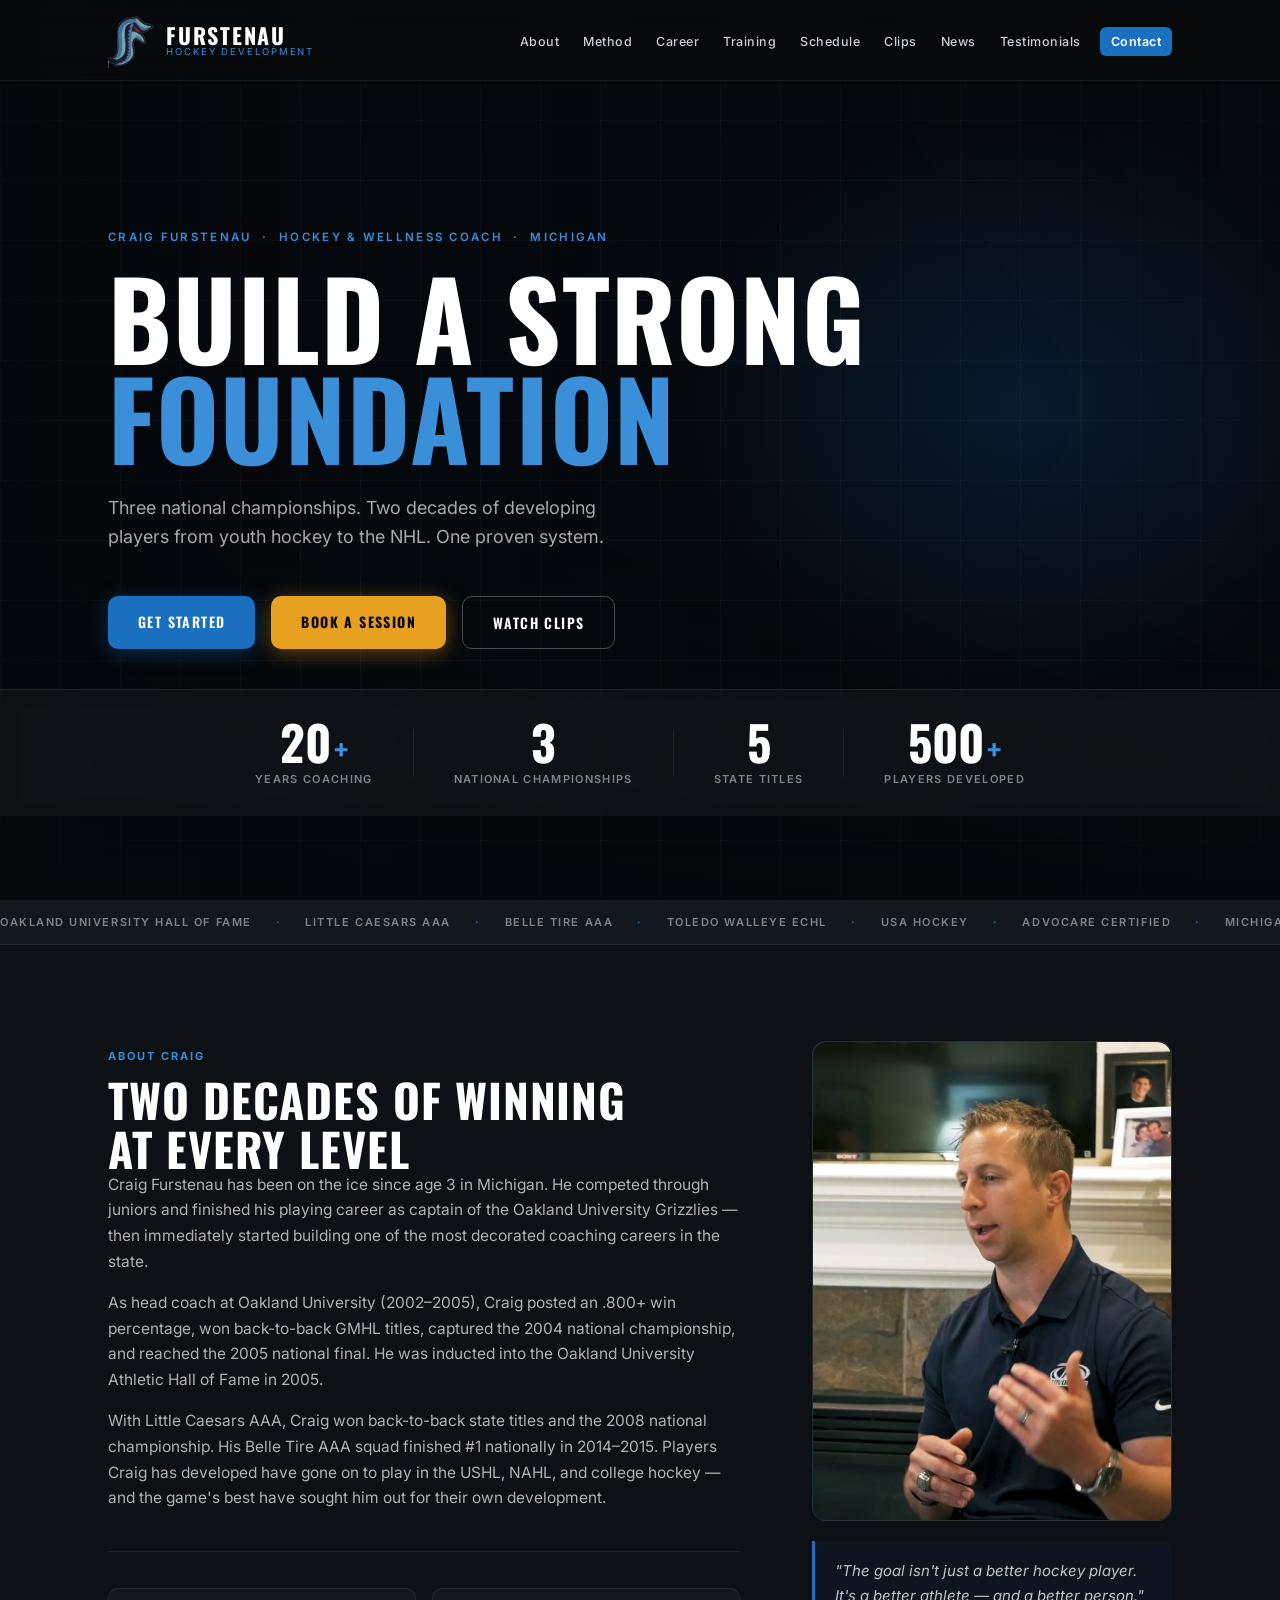
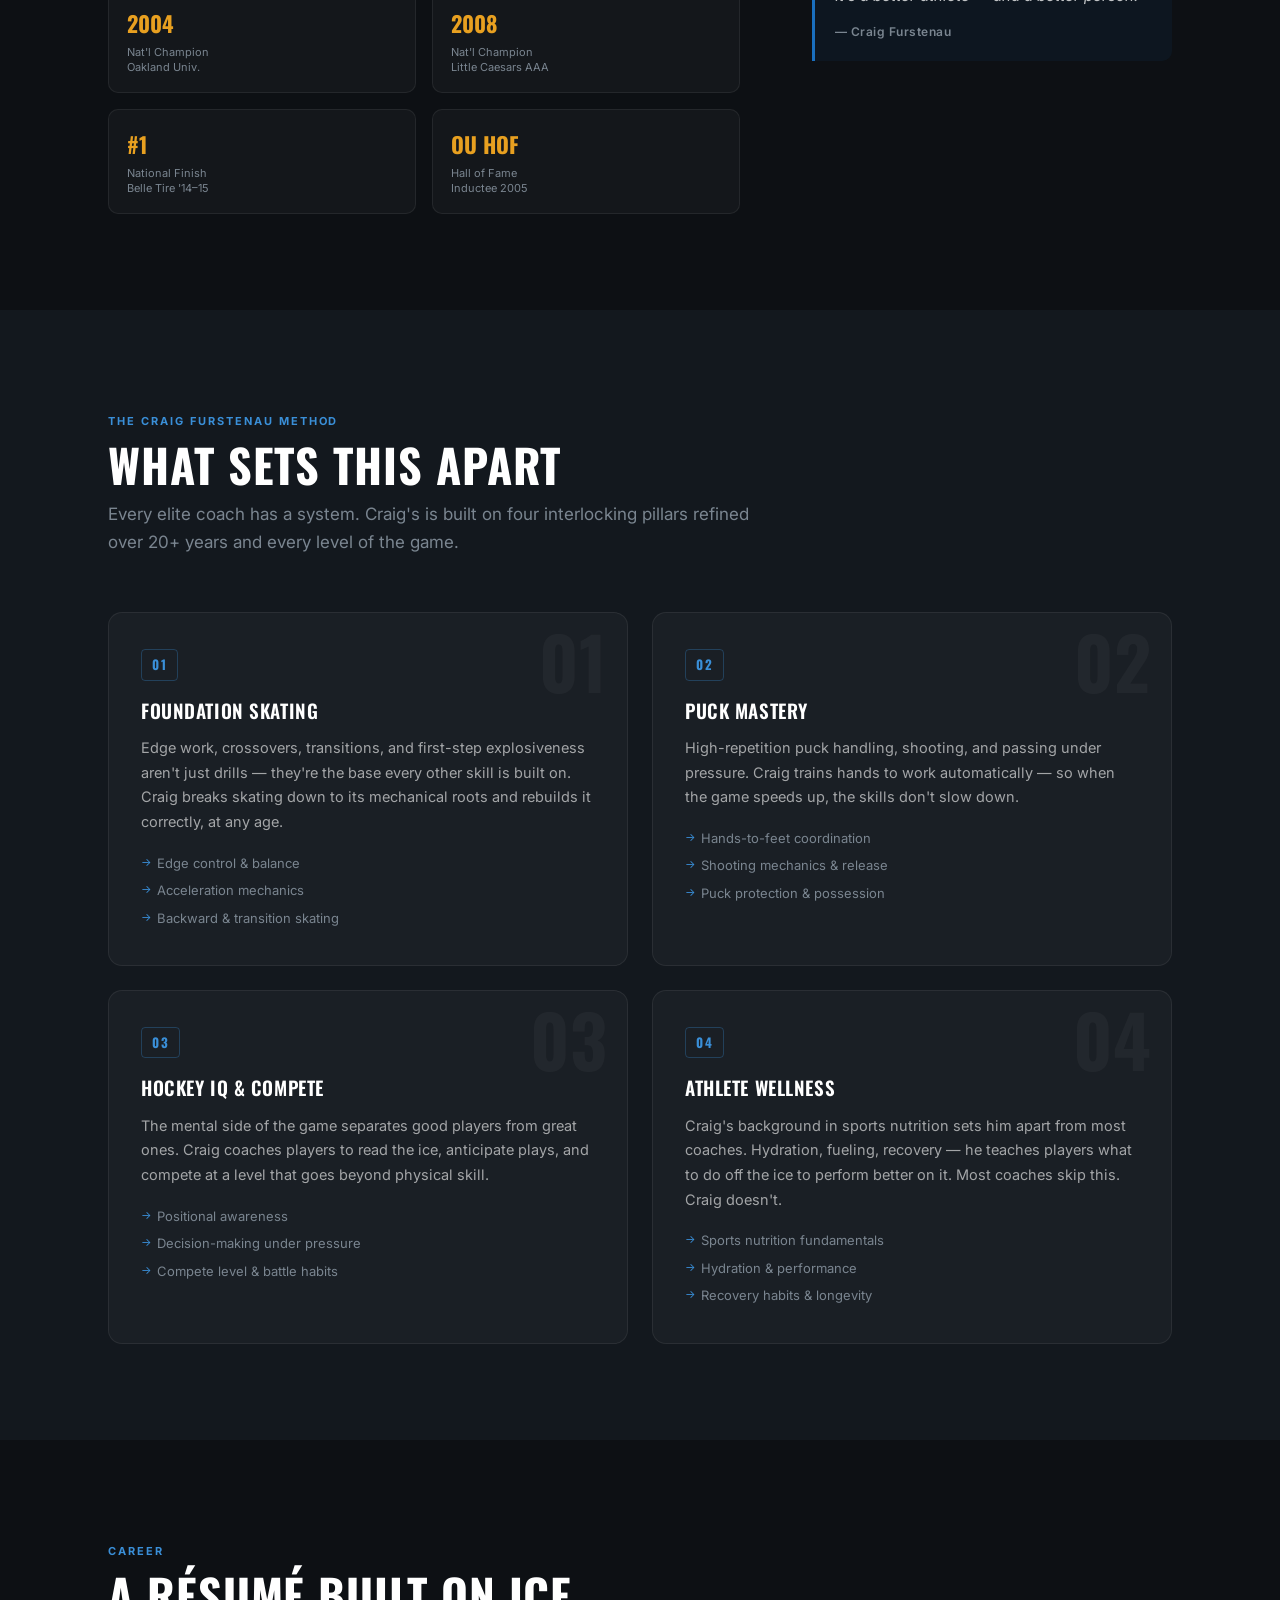
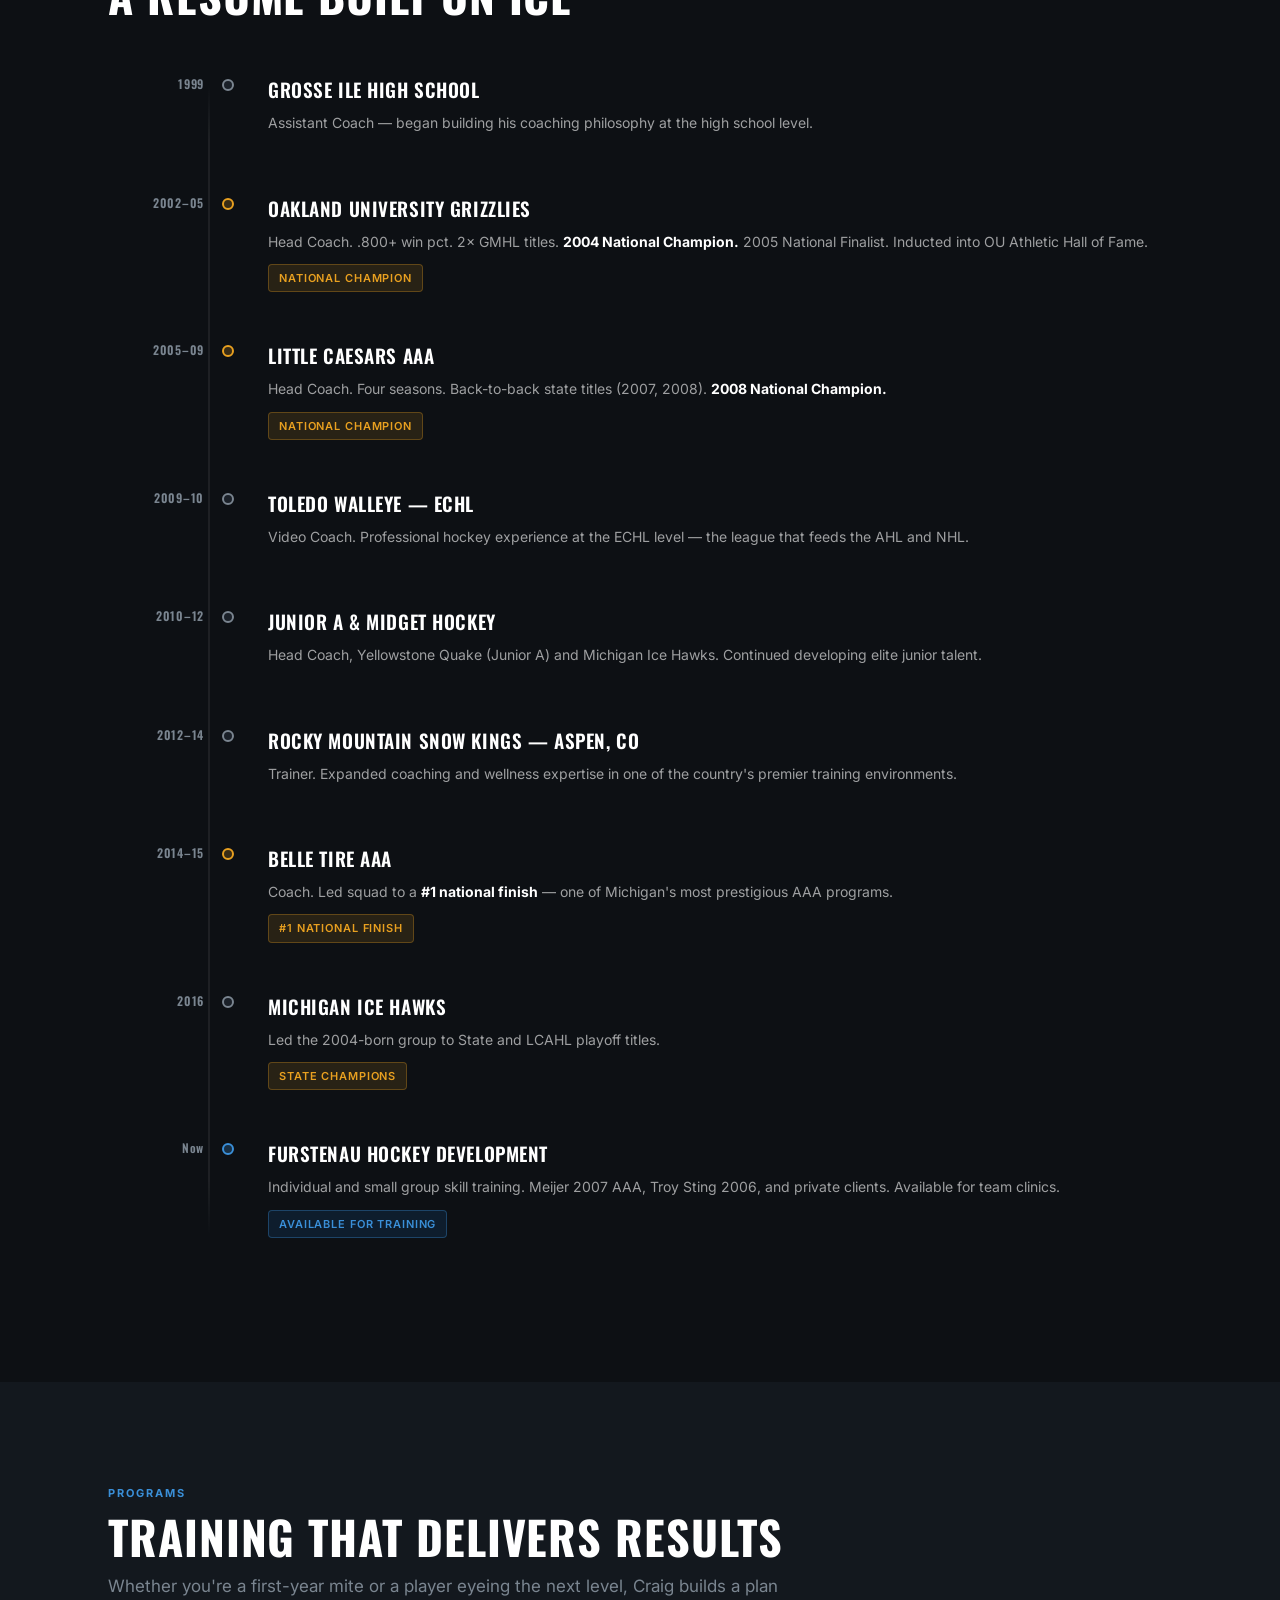
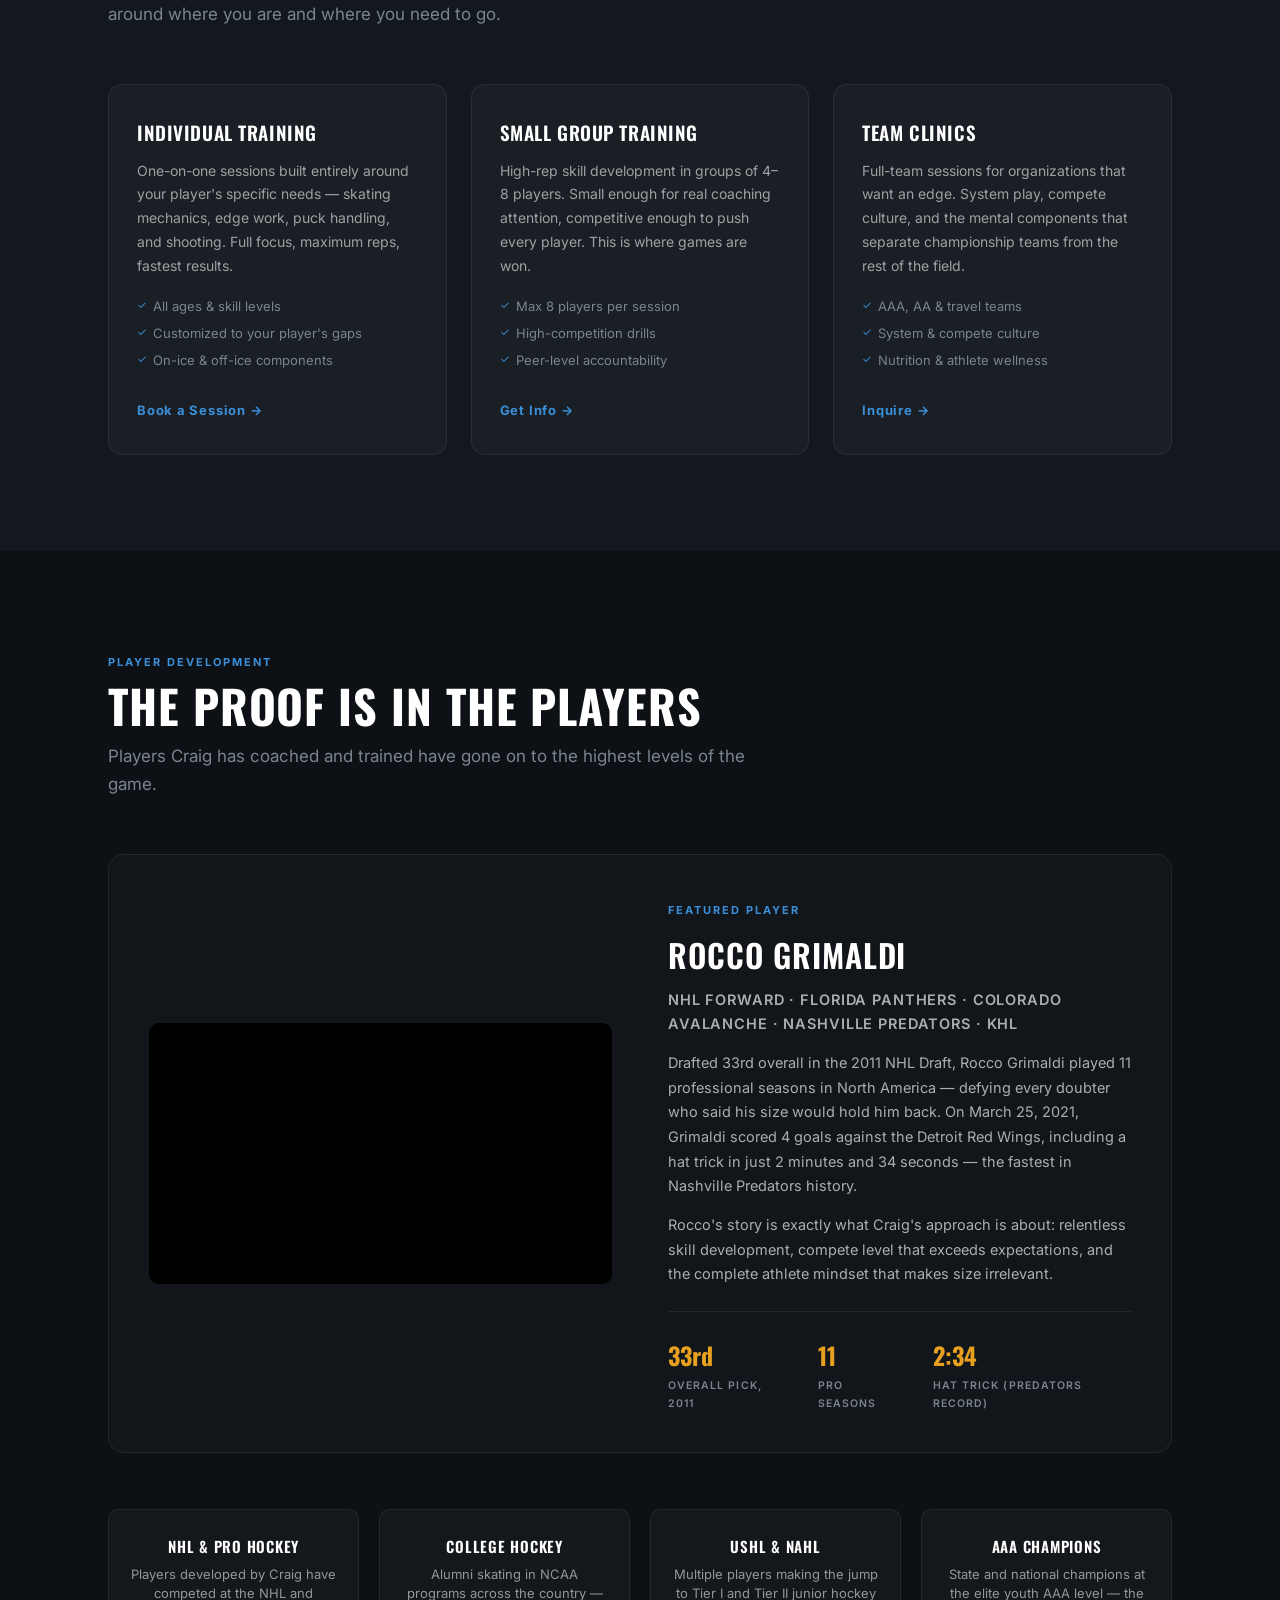
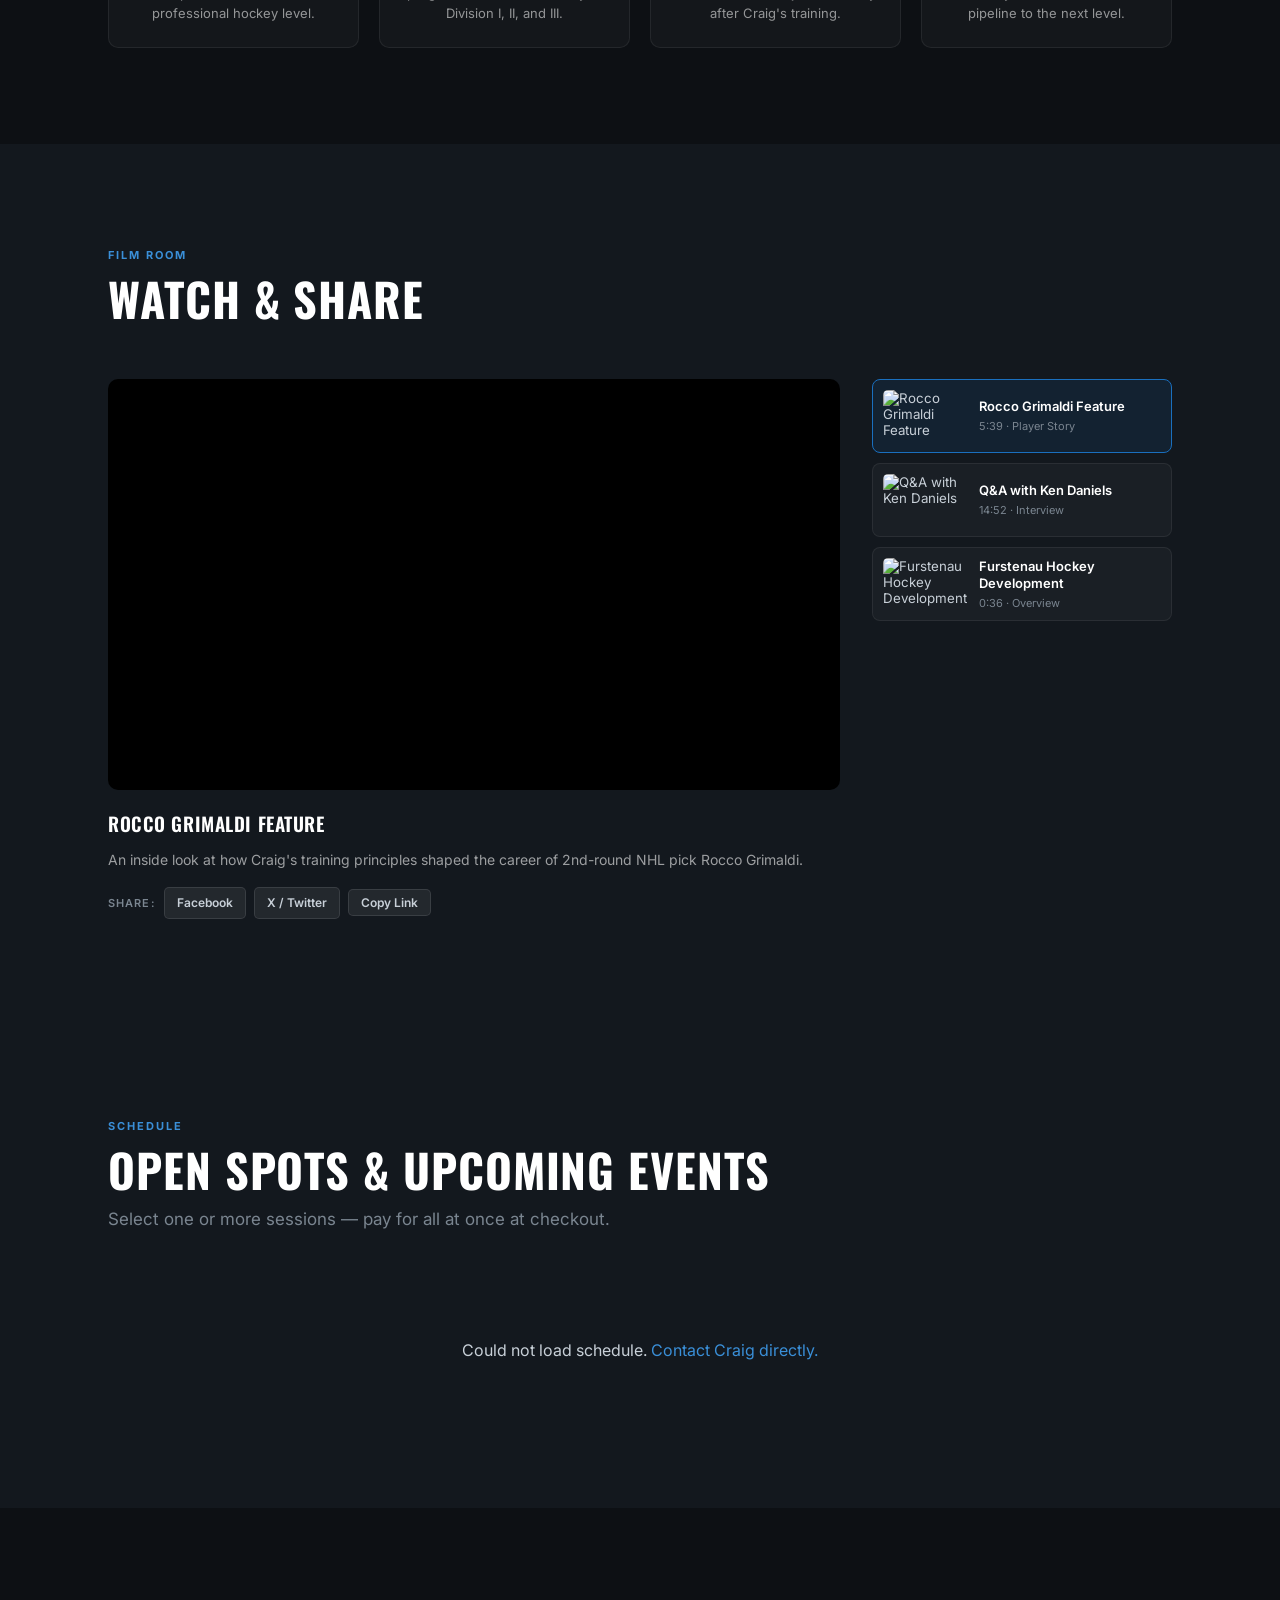
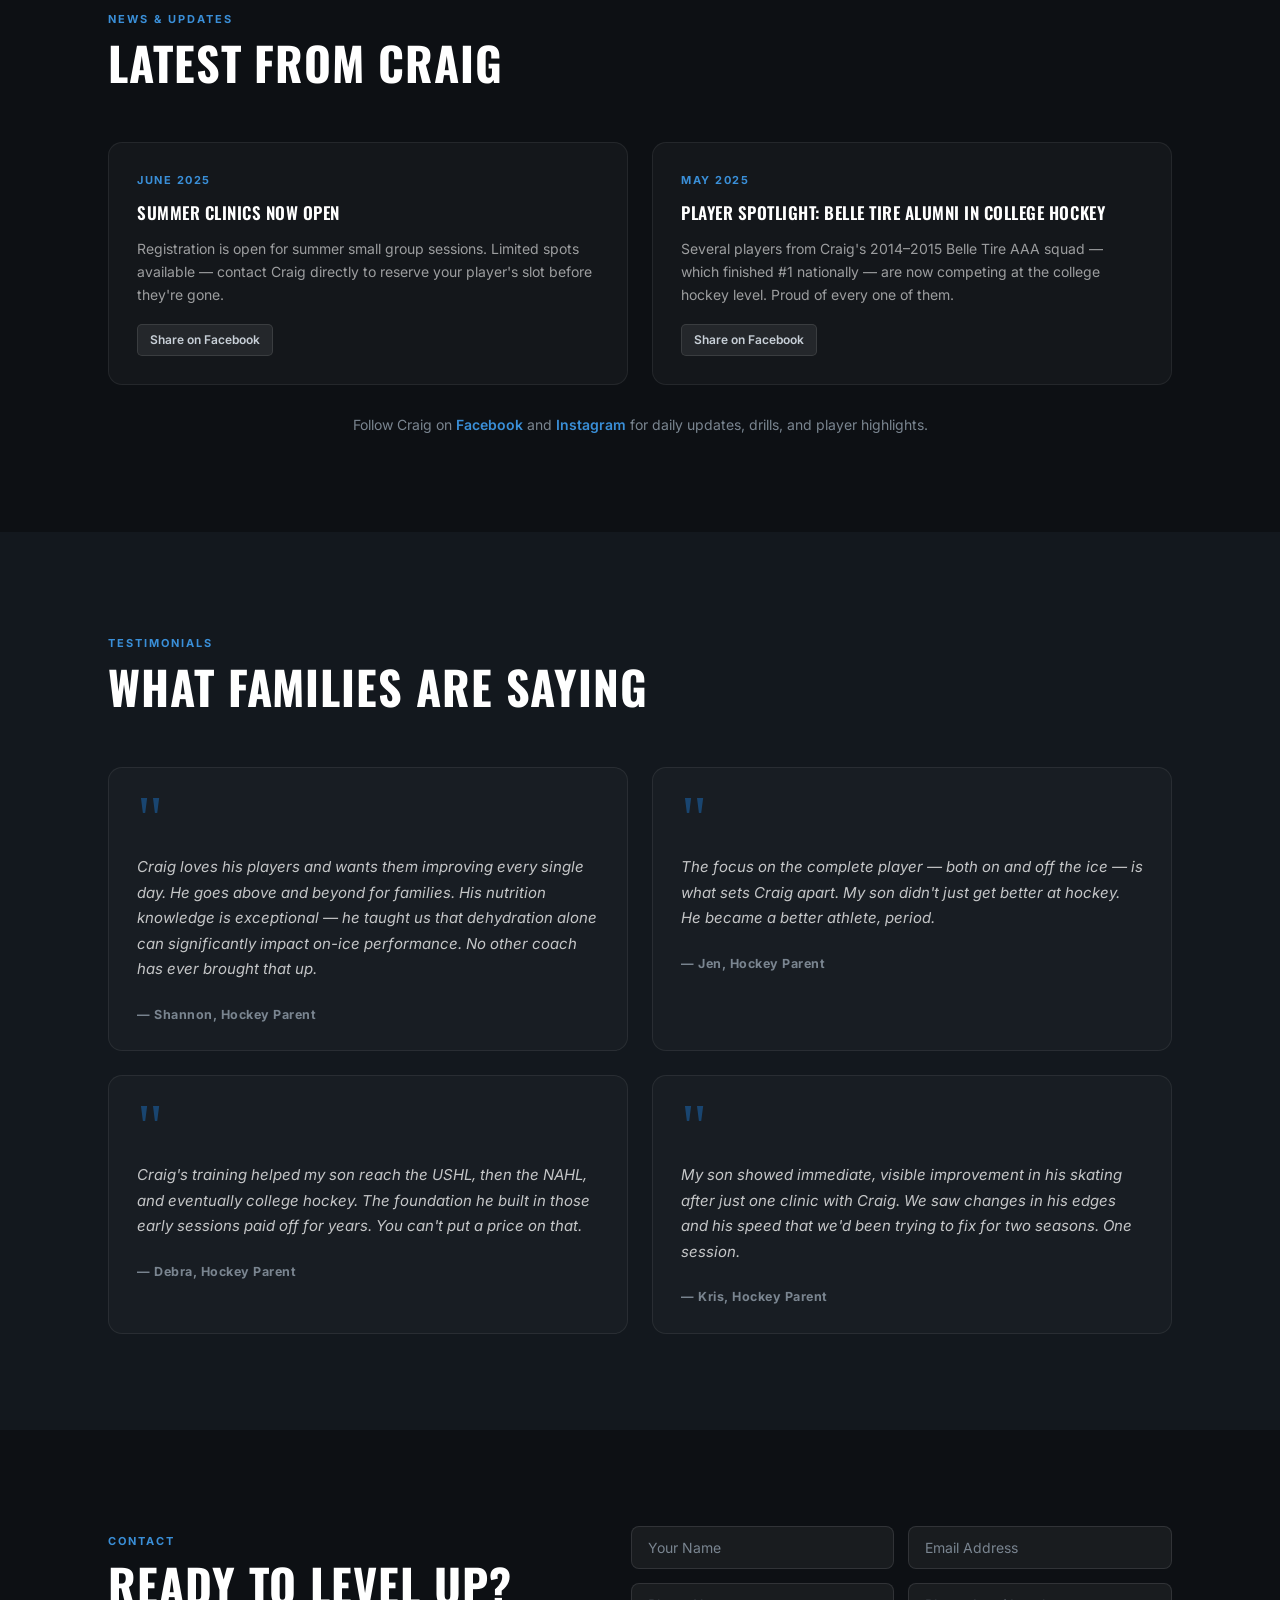
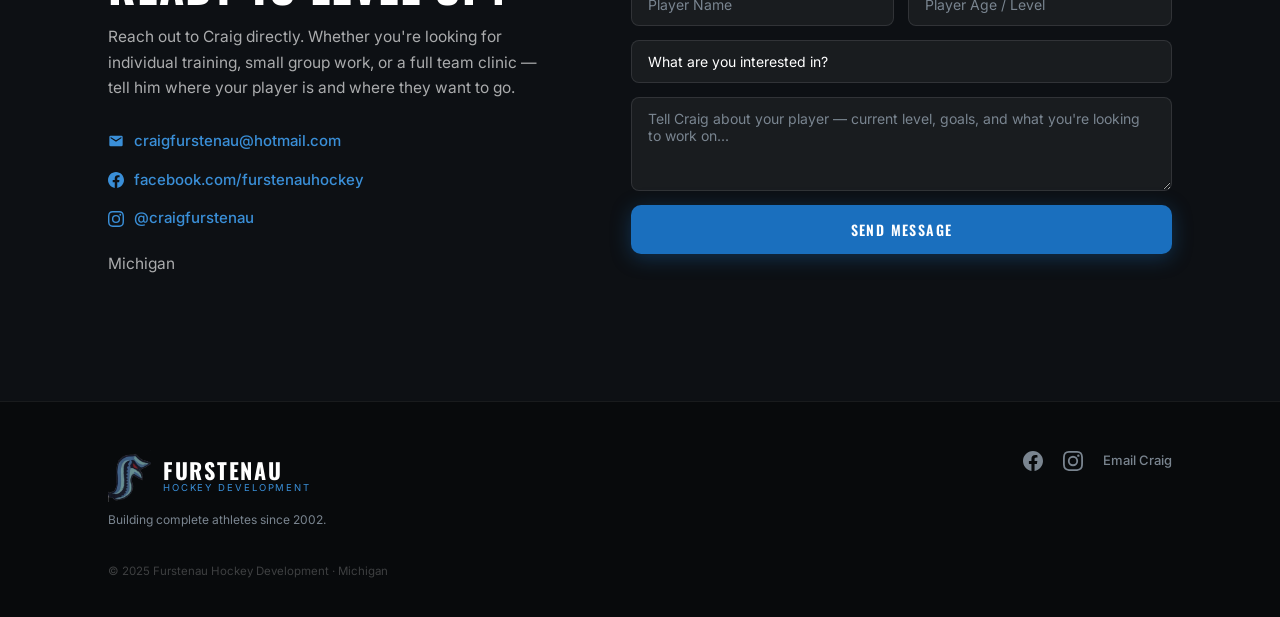
==== commit 5e71378a: "Add Book a Session gold CTA button + fix stat +signs inline Co-Authored-By: Claude Sonnet 4.6 <norep" ====
--- a/index.html
+++ b/index.html
@@ -73,6 +73,7 @@
       <p class="hero-sub reveal reveal-delay-2">Three national championships. Two decades of developing players from youth hockey to the NHL. One proven system.</p>
       <div class="hero-cta reveal reveal-delay-3">
         <a href="#contact" class="btn btn-primary">Get Started</a>
+        <a href="#schedule" class="btn btn-schedule">Book a Session</a>
         <a href="#clips" class="btn btn-ghost">Watch Clips</a>
       </div>
     </div>
@@ -80,22 +81,22 @@
     <!-- Stats Bar -->
     <div class="stats-bar reveal reveal-delay-4">
       <div class="stat">
-        <strong class="counter" data-target="20">0</strong><span>+</span>
+        <div class="stat-num"><strong class="counter" data-target="20">0</strong><span>+</span></div>
         <p>Years Coaching</p>
       </div>
       <div class="stat-divider"></div>
       <div class="stat">
-        <strong class="counter" data-target="3">0</strong>
+        <div class="stat-num"><strong class="counter" data-target="3">0</strong></div>
         <p>National Championships</p>
       </div>
       <div class="stat-divider"></div>
       <div class="stat">
-        <strong class="counter" data-target="5">0</strong>
+        <div class="stat-num"><strong class="counter" data-target="5">0</strong></div>
         <p>State Titles</p>
       </div>
       <div class="stat-divider"></div>
       <div class="stat">
-        <strong class="counter" data-target="500">0</strong><span>+</span>
+        <div class="stat-num"><strong class="counter" data-target="500">0</strong><span>+</span></div>
         <p>Players Developed</p>
       </div>
     </div>
--- a/css/style.css
+++ b/css/style.css
@@ -1875,3 +1875,45 @@
 }
 
 .event-select-btn.selected::before { content: '✓ '; }
+
+/* ── Schedule CTA button ── */
+.btn-schedule {
+  background: var(--gold);
+  color: var(--black);
+  font-weight: 700;
+  box-shadow: 0 4px 20px rgba(232,160,32,0.4);
+  animation: pulse-gold 2.5s infinite;
+}
+
+.btn-schedule:hover {
+  background: #f5b52a;
+  box-shadow: 0 6px 28px rgba(232,160,32,0.6);
+}
+
+@keyframes pulse-gold {
+  0%, 100% { box-shadow: 0 4px 20px rgba(232,160,32,0.4); }
+  50%       { box-shadow: 0 4px 32px rgba(232,160,32,0.7); }
+}
+
+/* ── Stat number inline ── */
+.stat-num {
+  display: flex;
+  align-items: baseline;
+  justify-content: center;
+  gap: 1px;
+  line-height: 1;
+}
+
+.stat-num strong {
+  font-family: var(--font-head);
+  font-size: 48px;
+  font-weight: 700;
+  color: var(--white);
+}
+
+.stat-num span {
+  font-family: var(--font-head);
+  font-size: 32px;
+  font-weight: 700;
+  color: var(--blue-light);
+}
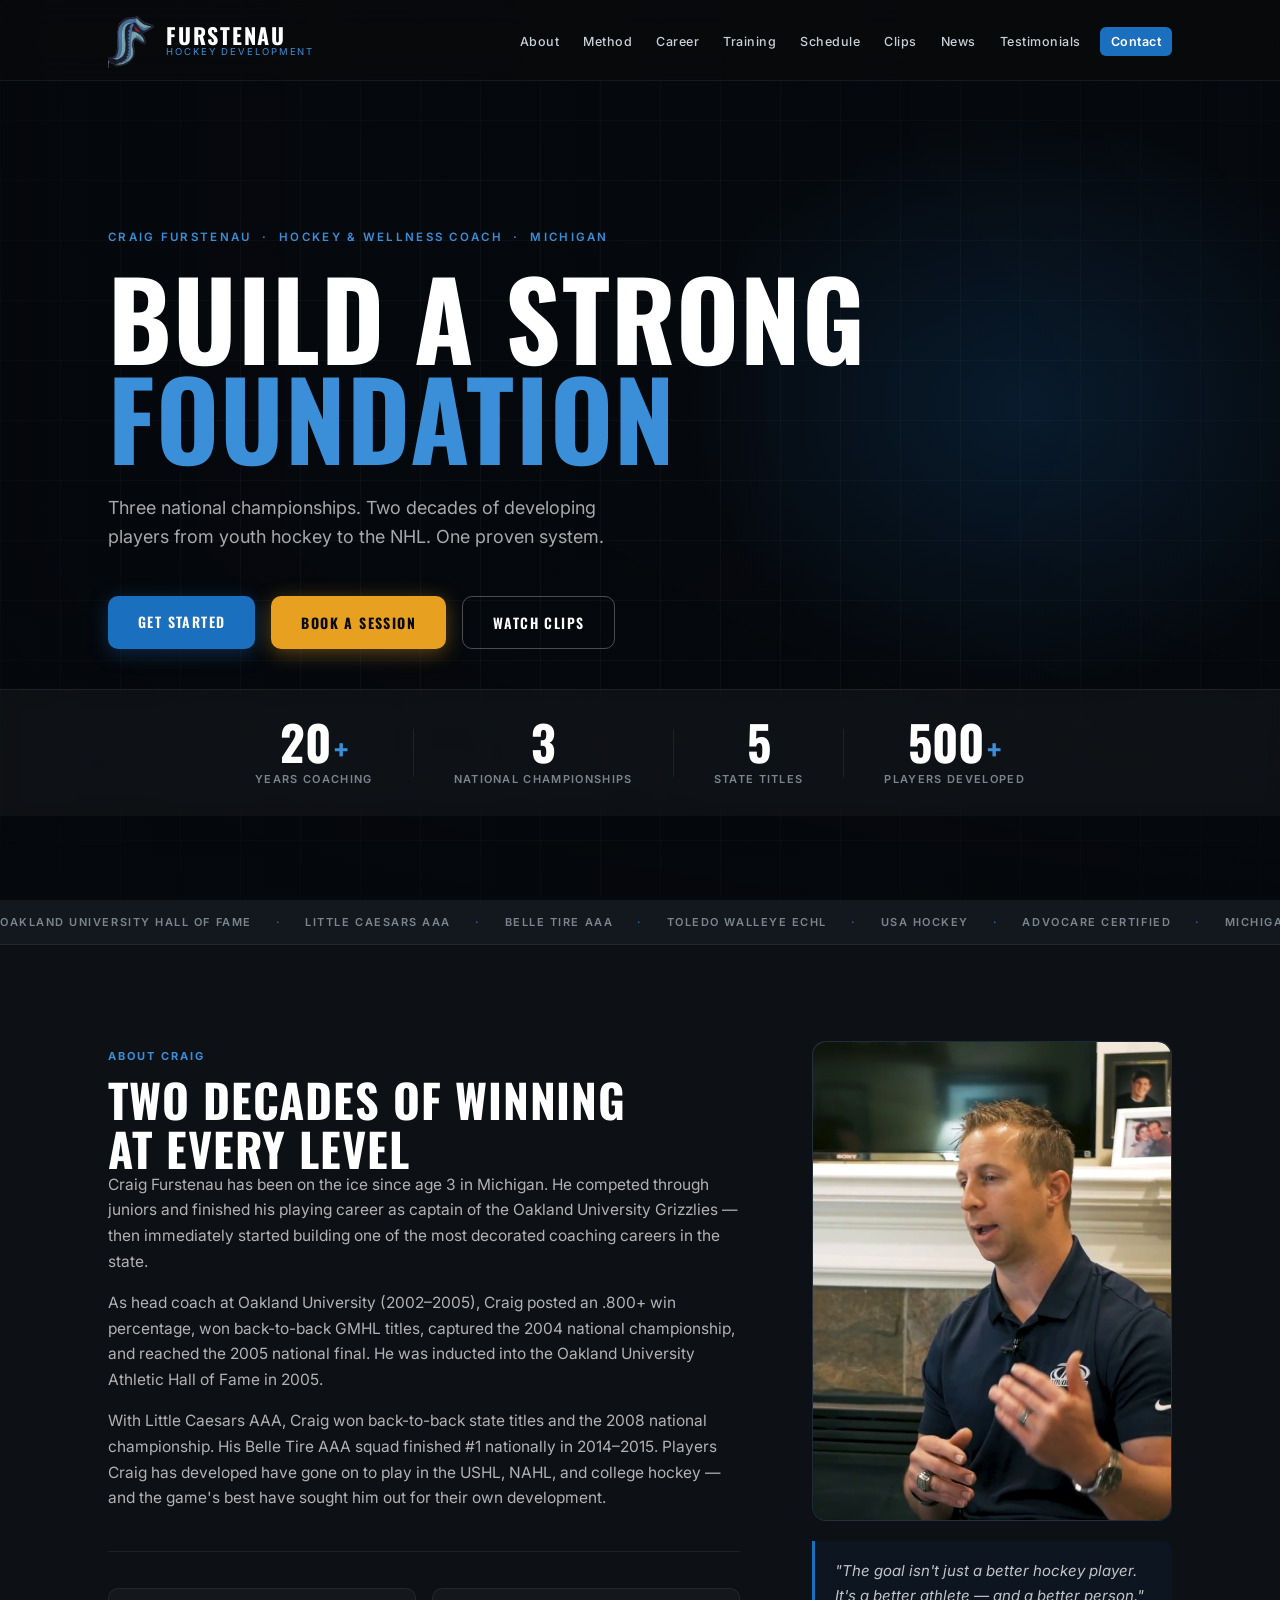
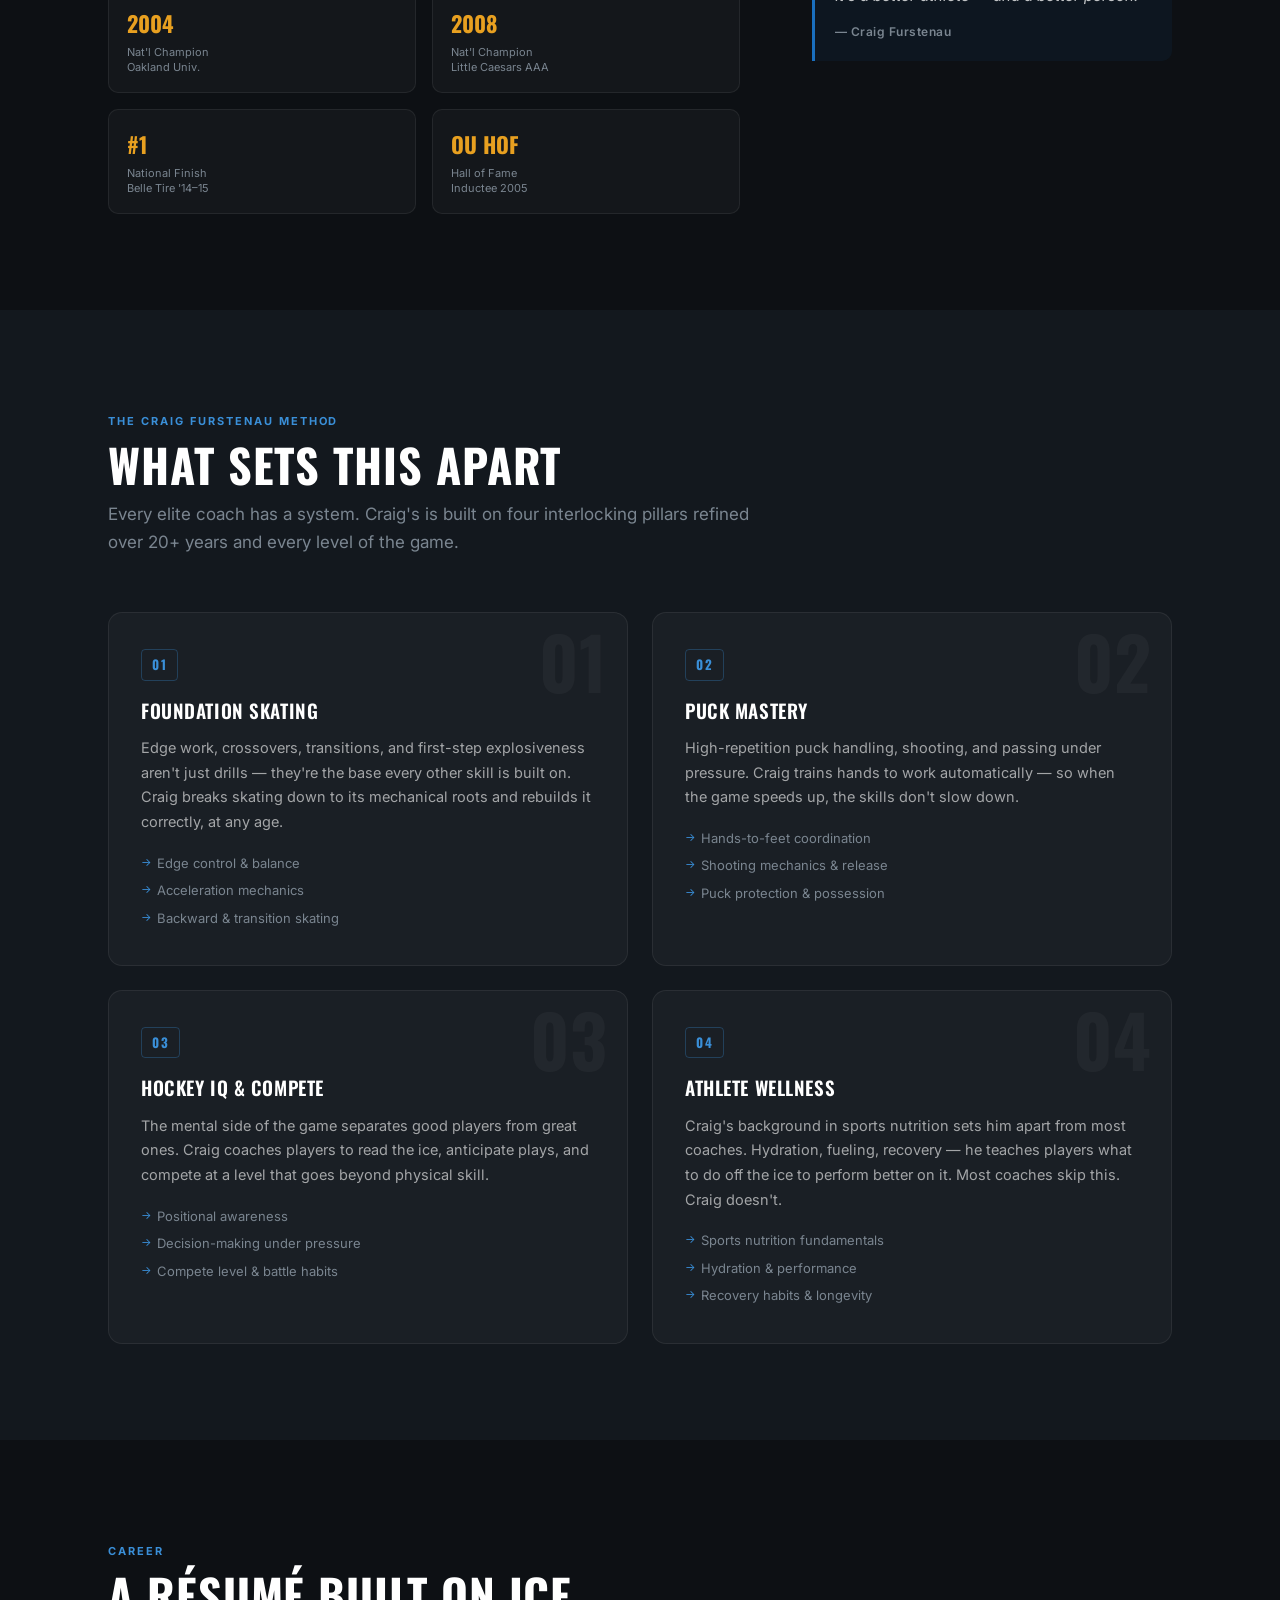
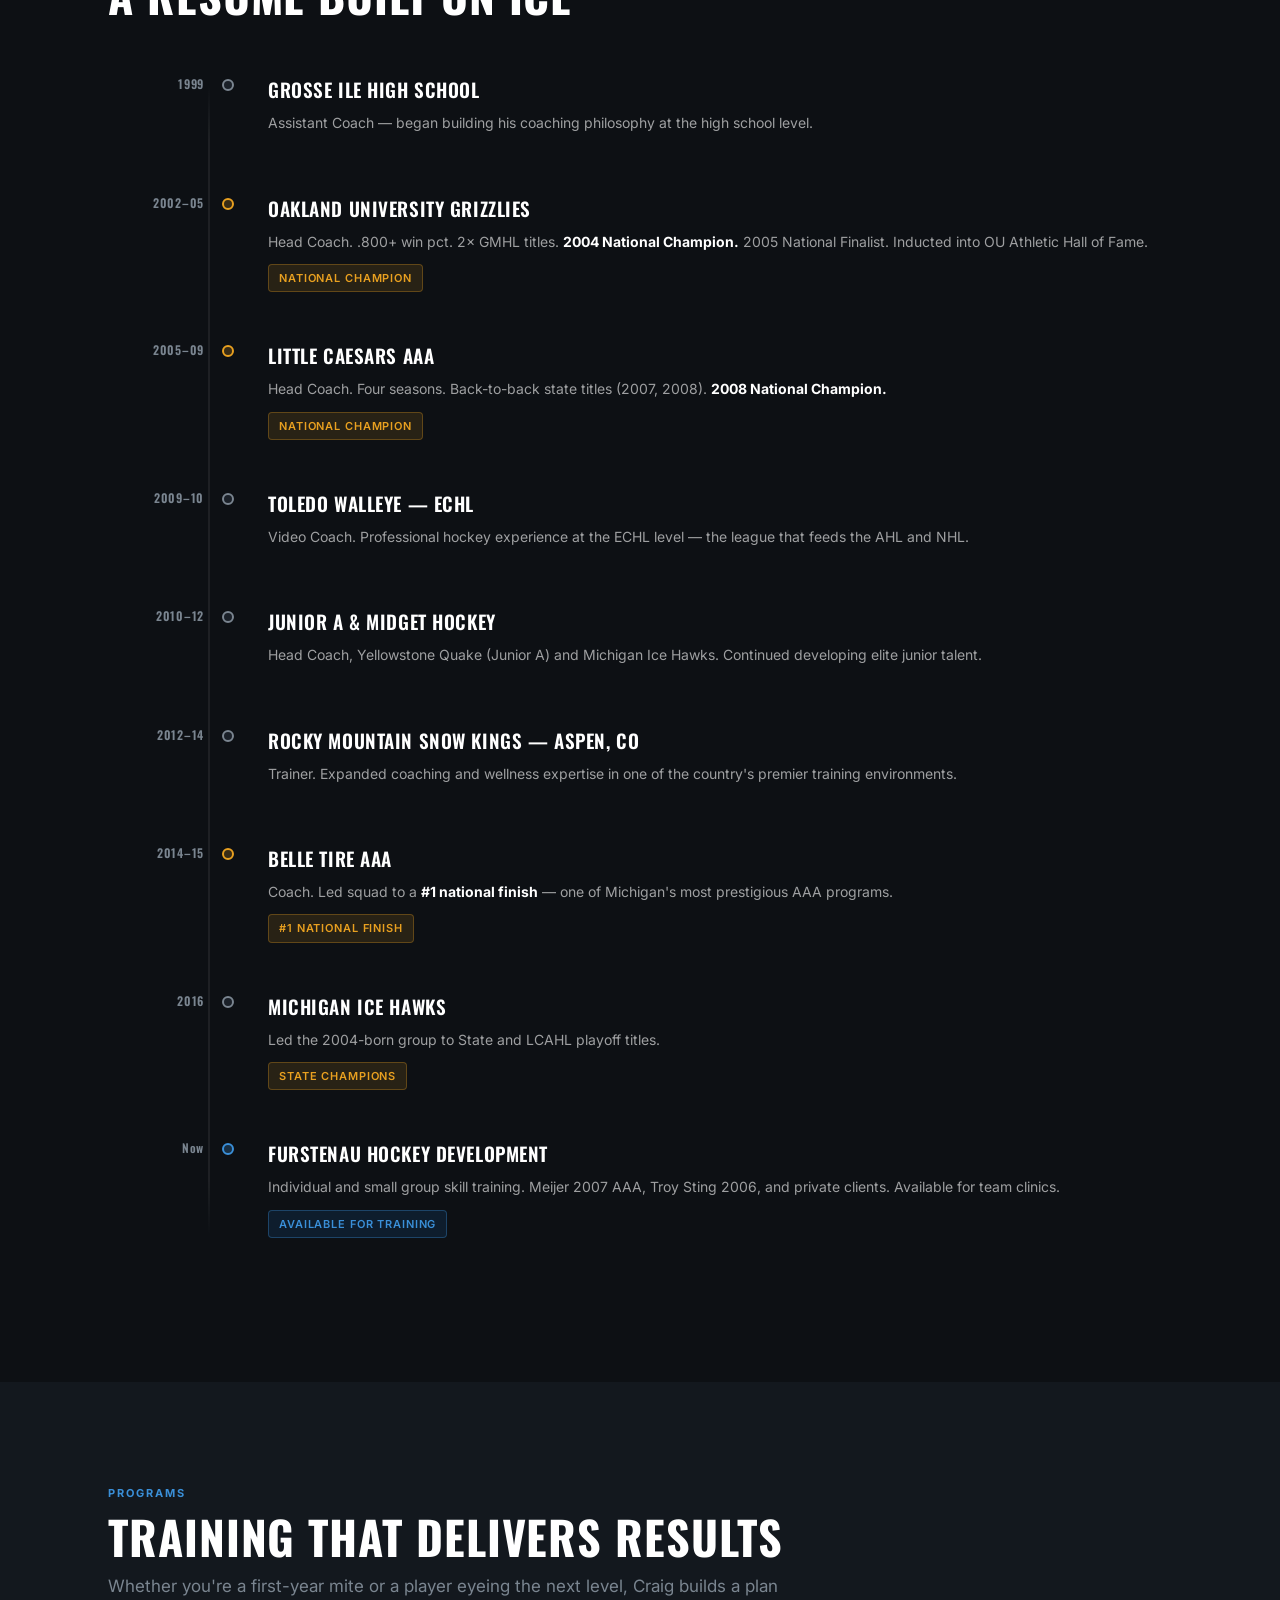
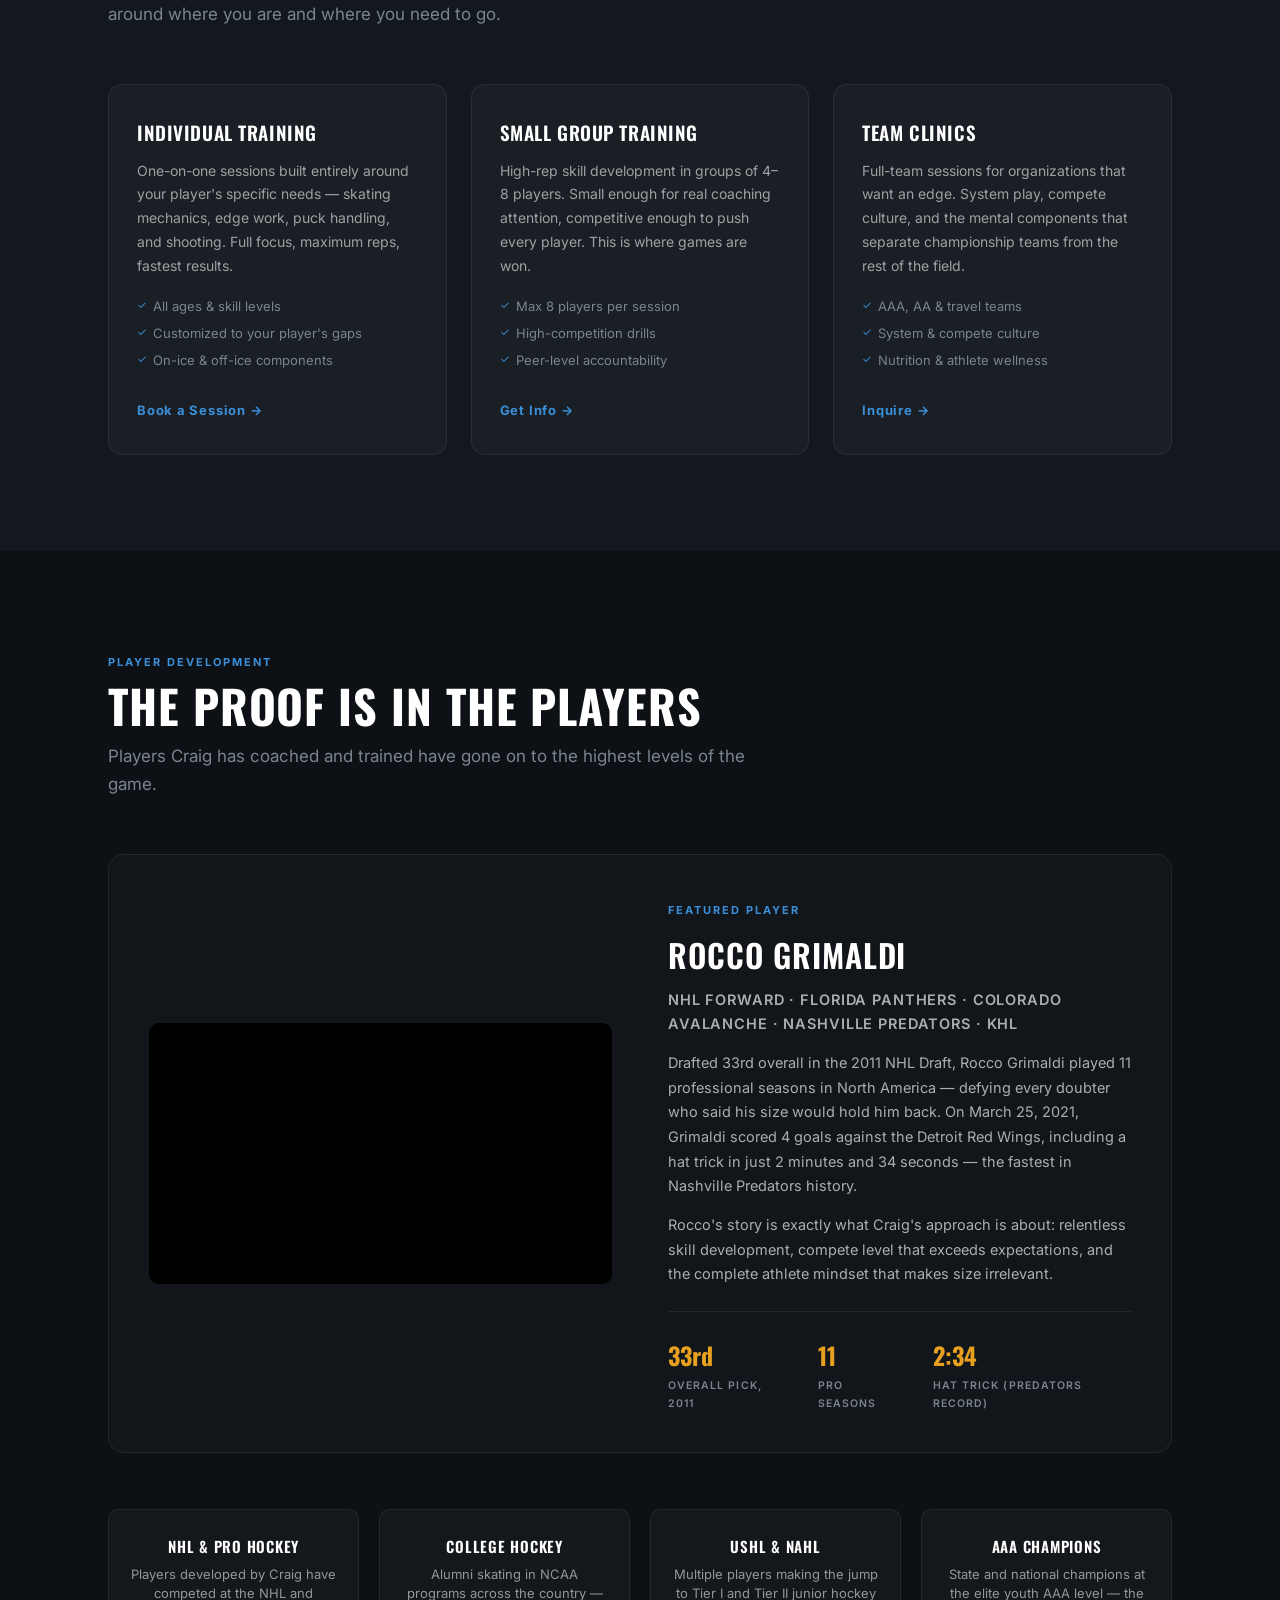
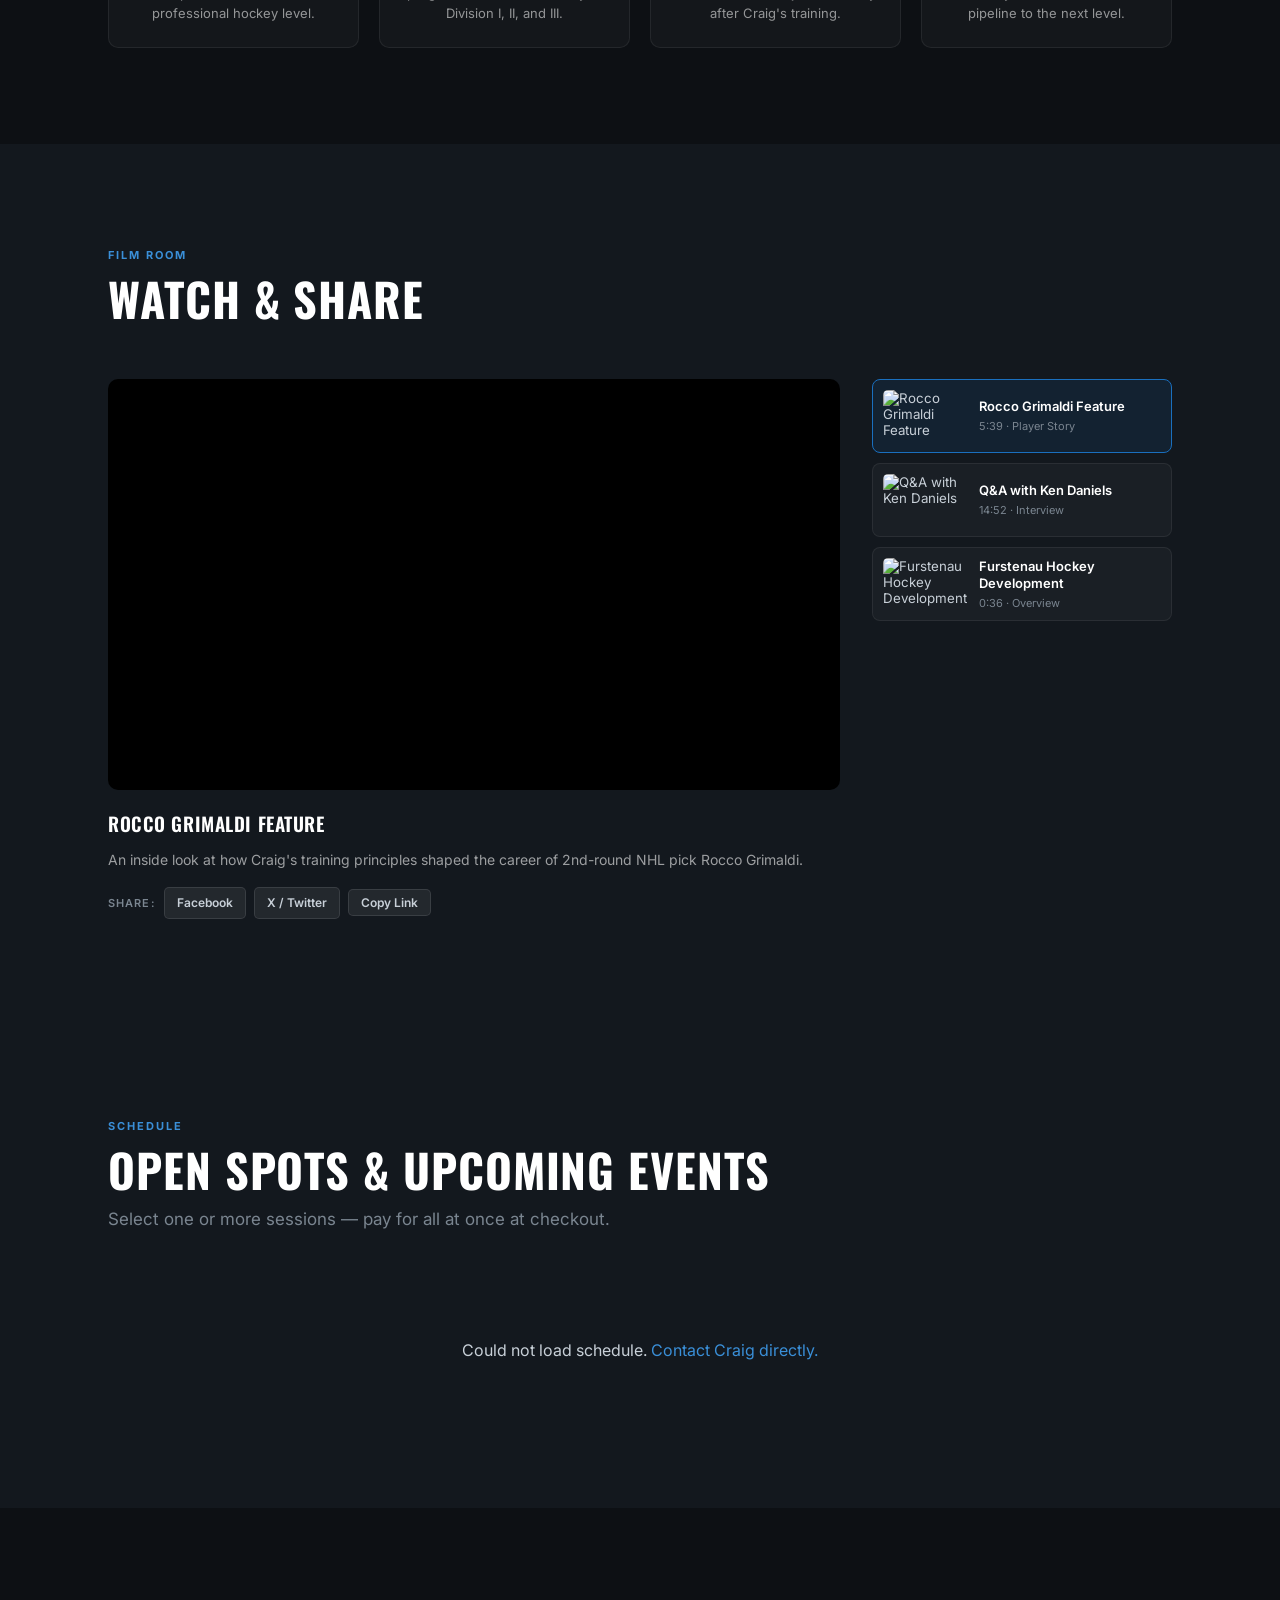
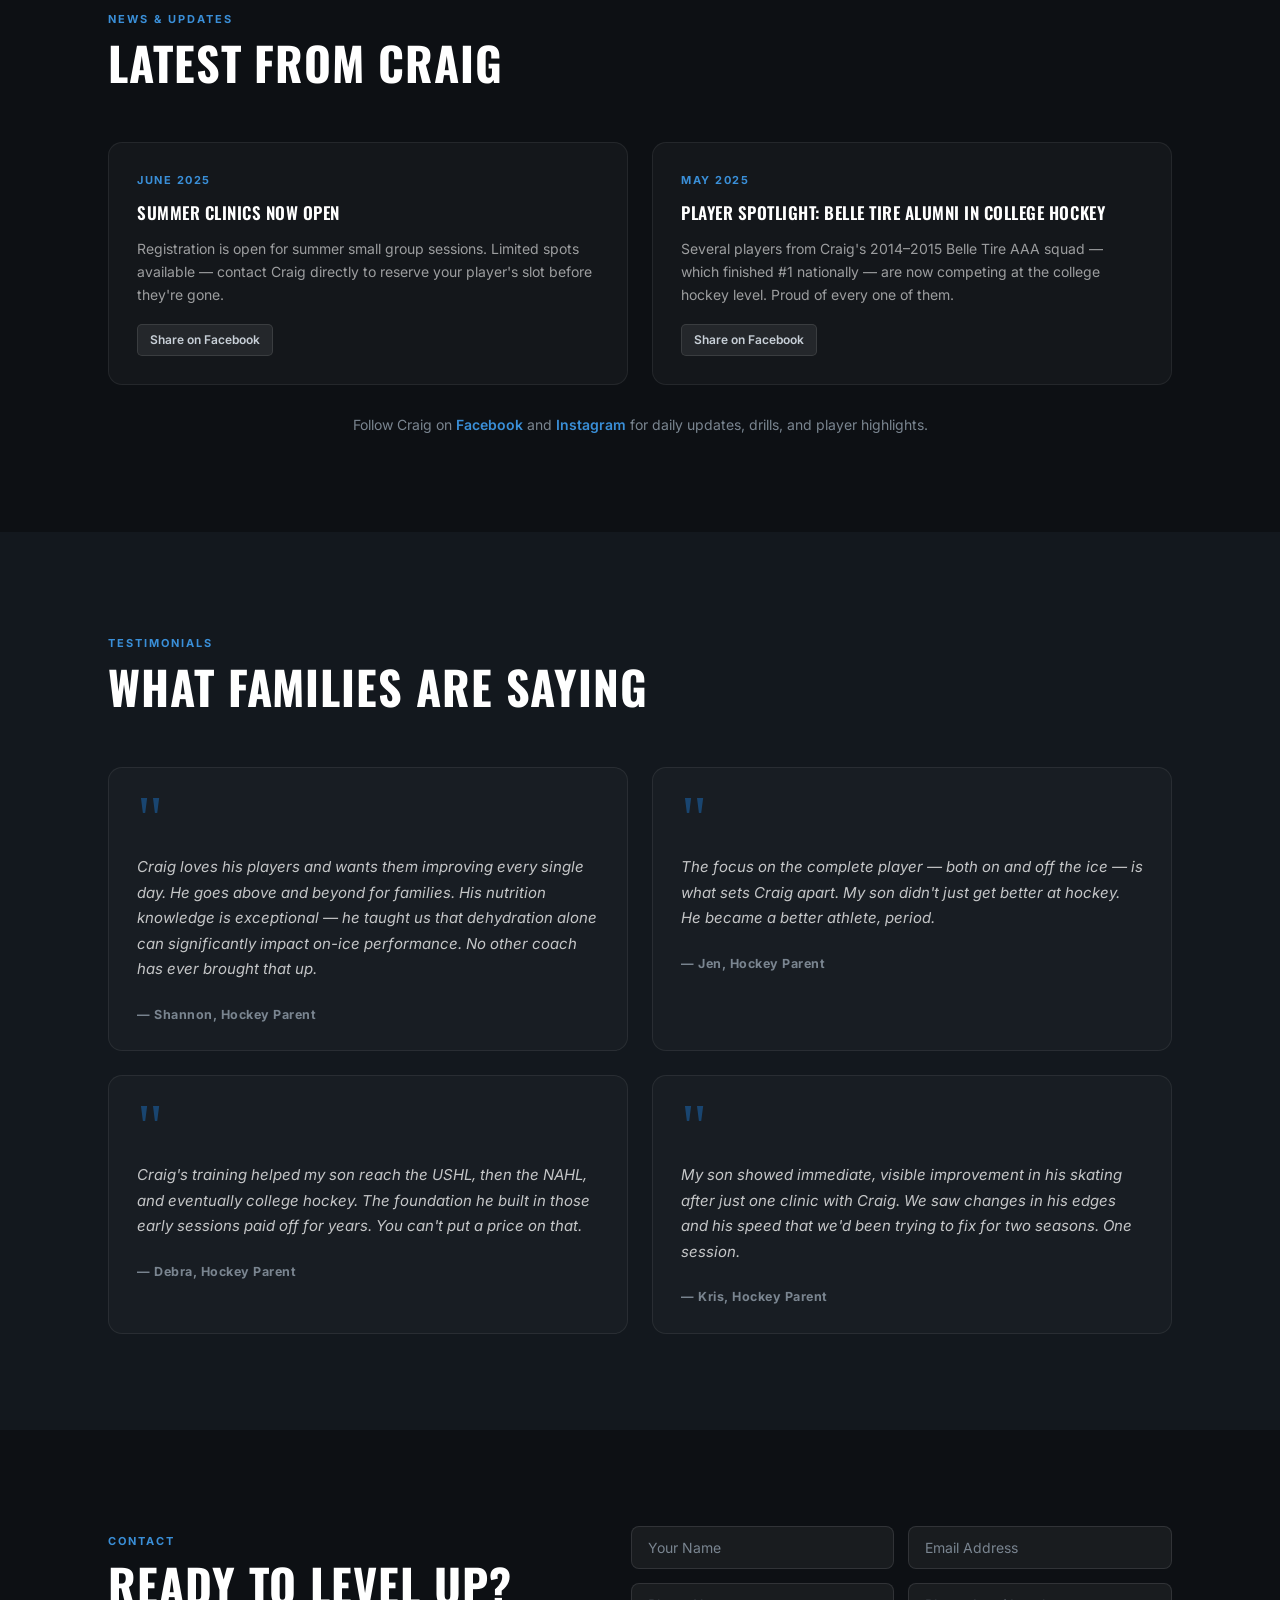
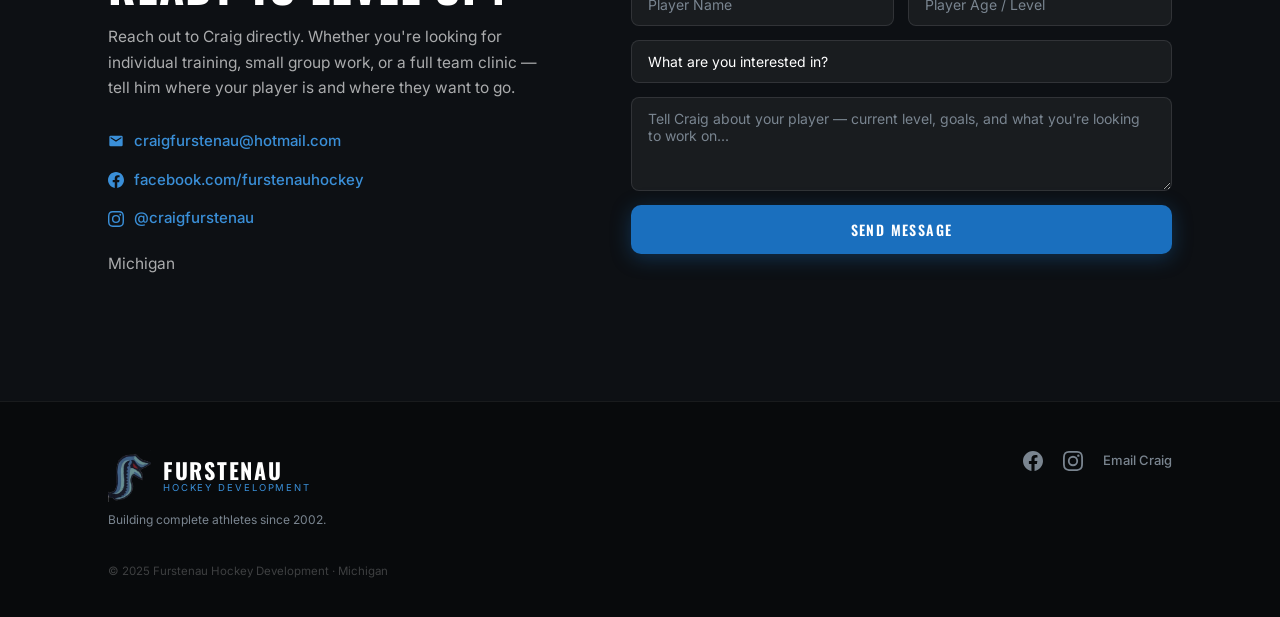
==== commit 356464de: "Move waiver to step 3, add session picker modal, save waiver in record - Book a Session button opens" ====
--- a/index.html
+++ b/index.html
@@ -73,7 +73,7 @@
       <p class="hero-sub reveal reveal-delay-2">Three national championships. Two decades of developing players from youth hockey to the NHL. One proven system.</p>
       <div class="hero-cta reveal reveal-delay-3">
         <a href="#contact" class="btn btn-primary">Get Started</a>
-        <a href="#schedule" class="btn btn-schedule">Book a Session</a>
+        <button class="btn btn-schedule" onclick="openSessionPicker()">Book a Session</button>
         <a href="#clips" class="btn btn-ghost">Watch Clips</a>
       </div>
     </div>
@@ -505,6 +505,25 @@
     </div>
   </section>
 
+  <!-- SESSION PICKER MODAL -->
+  <div class="booking-overlay" id="session-picker-overlay">
+    <div class="booking-modal" style="max-width:680px">
+      <button class="booking-close" onclick="closeSessionPicker()">✕</button>
+      <h3 style="margin-bottom:6px">Available Sessions</h3>
+      <p style="font-size:13px;color:var(--text-dim);margin-bottom:20px">Select one or more sessions then click Register to proceed.</p>
+      <div id="session-picker-list">
+        <div style="text-align:center;padding:32px;color:var(--text-dim)">Loading sessions...</div>
+      </div>
+      <div class="cart-bar" id="picker-cart-bar" style="display:none;position:static;margin-top:20px;bottom:auto;box-shadow:none">
+        <div class="cart-bar-left">
+          <span id="picker-cart-count">0 sessions</span>
+          <span class="cart-total" id="picker-cart-total">$0.00</span>
+        </div>
+        <button class="btn btn-primary" onclick="openBookingFromCart()">Register →</button>
+      </div>
+    </div>
+  </div>
+
   <!-- WAIVER GATE MODAL -->
   <div class="booking-overlay" id="waiver-gate-overlay">
     <div class="booking-modal" style="max-width:600px">
@@ -547,7 +566,7 @@
         <div class="bstep-line"></div>
         <div class="bstep" id="bstep-2"><span>2</span> Your Info</div>
         <div class="bstep-line"></div>
-        <div class="bstep" id="bstep-3"><span>3</span> Confirm &amp; Pay</div>
+        <div class="bstep" id="bstep-3"><span>3</span> Waiver &amp; Pay</div>
       </div>
 
       <!-- STEP 1: Selected sessions summary -->
@@ -611,25 +630,35 @@
         <p id="step2-error" style="color:#e74c3c;font-size:13px;margin-top:10px;min-height:18px"></p>
       </div>
 
-      <!-- STEP 3: Review, Waiver & Pay -->
+      <!-- STEP 3: Waiver & Pay -->
       <div class="booking-step-panel" id="bpanel-3" style="display:none">
-        <h3>Review &amp; Confirm</h3>
+        <h3>Waiver &amp; Payment</h3>
 
         <!-- Summary -->
         <div class="booking-summary" id="booking-summary"></div>
 
-        <!-- Waiver acknowledgment (already read + accepted at session select) -->
-        <div class="waiver-box" style="background:rgba(39,174,96,0.06);border-color:rgba(39,174,96,0.25)">
-          <div style="display:flex;align-items:center;gap:10px;margin-bottom:8px">
-            <span style="color:#2ecc71;font-size:18px">✓</span>
-            <span style="font-size:13px;font-weight:600;color:#2ecc71">Participation Agreement &amp; Liability Waiver Accepted</span>
-          </div>
-          <p style="font-size:12px;color:var(--text-dim)">You accepted the waiver when selecting your sessions. By clicking Pay Now you confirm your agreement to all terms including the no refund policy, equipment requirements, and liability waiver.</p>
+        <!-- Full Waiver — must scroll and accept -->
+        <div class="waiver-box">
+          <div class="waiver-title">Participation Agreement &amp; Liability Waiver</div>
+          <div class="waiver-scroll" id="step3-waiver-scroll" style="max-height:220px">
+            <p><strong>EQUIPMENT REQUIREMENT</strong><br>All participants must arrive with full, appropriate hockey equipment in good condition — helmet with cage/visor, shoulder pads, elbow pads, gloves, shin guards, skates, stick, and hockey pants. Players without proper equipment will not be permitted to participate and no refund will be issued.</p>
+            <p><strong>NO REFUND POLICY</strong><br>All sales are final. No refunds will be issued for any reason including illness, injury, scheduling conflicts, or no-shows.</p>
+            <p><strong>DATE CHANGE POLICY</strong><br>One date change per booking may be requested subject to availability. Requests must be submitted to craigfurstenau@hotmail.com prior to the session. Date changes are not guaranteed and are subject to open availability only.</p>
+            <p><strong>RULES OF CONDUCT</strong><br>All participants are expected to maintain a respectful, coachable attitude. Furstenau Hockey Development reserves the right to remove any participant for disruptive, unsafe, or disrespectful behavior without refund.</p>
+            <p><strong>LIABILITY WAIVER</strong><br>Ice hockey is a physical sport that carries inherent risks of injury. By registering, participant (or parent/guardian on behalf of a minor) acknowledges and accepts these risks and releases Craig Furstenau and Furstenau Hockey Development from any and all liability for injury, illness, loss, or damage arising from participation.</p>
+            <p><strong>PHOTO/VIDEO CONSENT</strong><br>Furstenau Hockey Development may photograph or video participants during sessions for promotional use. Notify Craig in writing prior to the session to opt out.</p>
+            <p><strong>MINOR PARTICIPANTS</strong><br>If the player is under 18, a parent or legal guardian must complete this registration and accepts all terms on behalf of the minor.</p>
+          </div>
+          <p id="step3-scroll-note" style="font-size:11px;color:var(--gold);text-align:center;margin:10px 0;letter-spacing:0.06em">↓ Scroll to read the full agreement ↓</p>
+          <label class="waiver-check" style="margin-top:8px">
+            <input type="checkbox" id="waiver-agree" disabled>
+            <span id="waiver-agree-label" style="color:var(--text-dim)">Scroll to read the full agreement before accepting</span>
+          </label>
         </div>
 
         <div style="display:flex;gap:12px;margin-top:16px">
           <button class="btn btn-ghost" style="flex:1" onclick="goStep(2)">← Back</button>
-          <button class="btn btn-primary" style="flex:2" id="book-submit" onclick="submitBooking()">Pay Now — <span id="pay-amount"></span> →</button>
+          <button class="btn btn-primary" style="flex:2" id="book-submit" onclick="submitBooking()" disabled>Pay Now — <span id="pay-amount"></span> →</button>
         </div>
         <p class="booking-note">🔒 Secure checkout via Stripe. Test card: 4242 4242 4242 4242</p>
         <p id="book-error" style="color:#e74c3c;font-size:13px;margin-top:8px;min-height:18px"></p>
--- a/css/style.css
+++ b/css/style.css
@@ -1917,3 +1917,39 @@
   font-weight: 700;
   color: var(--blue-light);
 }
+
+/* ── Session Picker Modal ── */
+.picker-row {
+  display: flex;
+  justify-content: space-between;
+  align-items: center;
+  padding: 16px;
+  border: 1px solid var(--border);
+  border-radius: 10px;
+  margin-bottom: 10px;
+  transition: border-color var(--transition), background var(--transition);
+  gap: 16px;
+}
+
+.picker-row:hover { border-color: rgba(58,143,216,0.3); }
+.picker-row.picker-selected { border-color: var(--blue); background: rgba(26,111,190,0.08); }
+
+.picker-info { flex: 1; }
+.picker-info strong { font-family: var(--font-head); font-size: 16px; color: var(--white); display: block; margin-bottom: 4px; }
+.picker-meta { font-size: 13px; color: var(--text-dim); margin-bottom: 4px; }
+.picker-spots { font-size: 12px; font-weight: 600; }
+
+.picker-right {
+  display: flex;
+  flex-direction: column;
+  align-items: flex-end;
+  gap: 10px;
+  flex-shrink: 0;
+}
+
+.picker-price {
+  font-family: var(--font-head);
+  font-size: 22px;
+  font-weight: 700;
+  color: var(--white);
+}
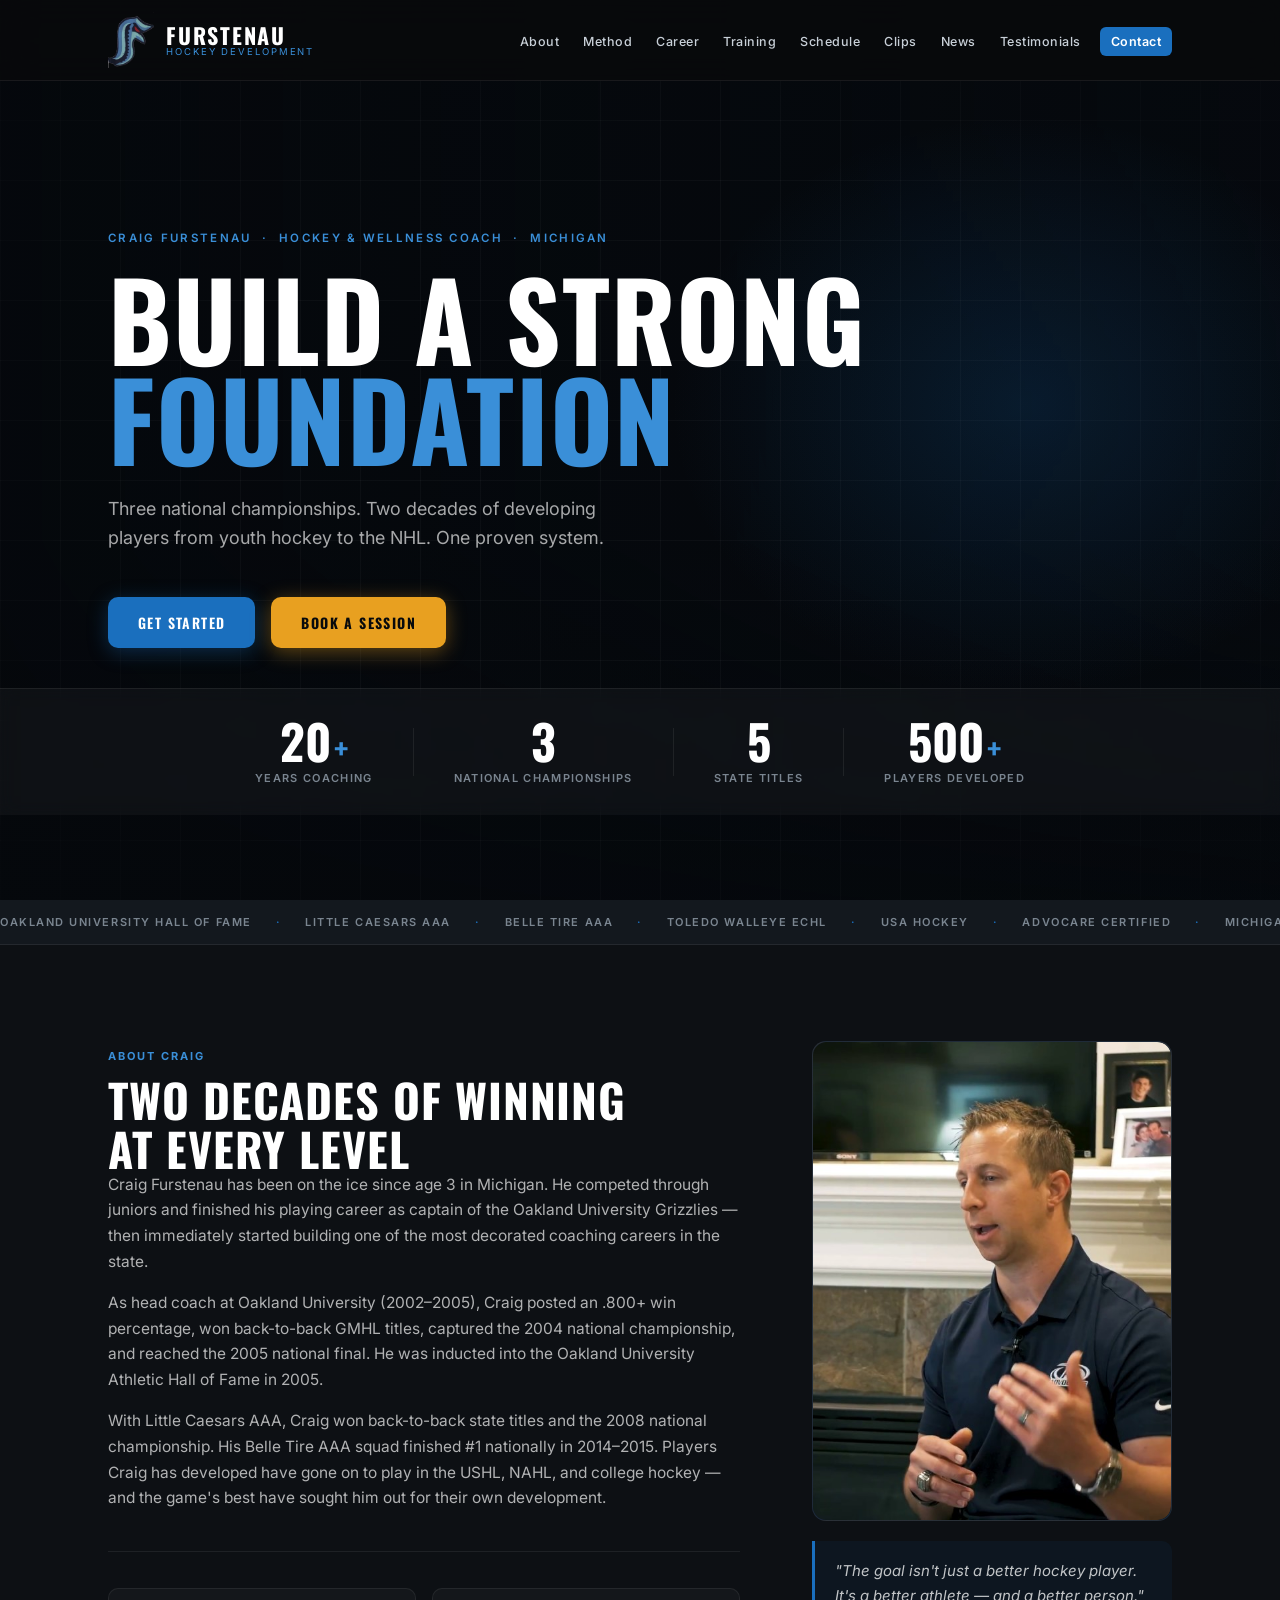
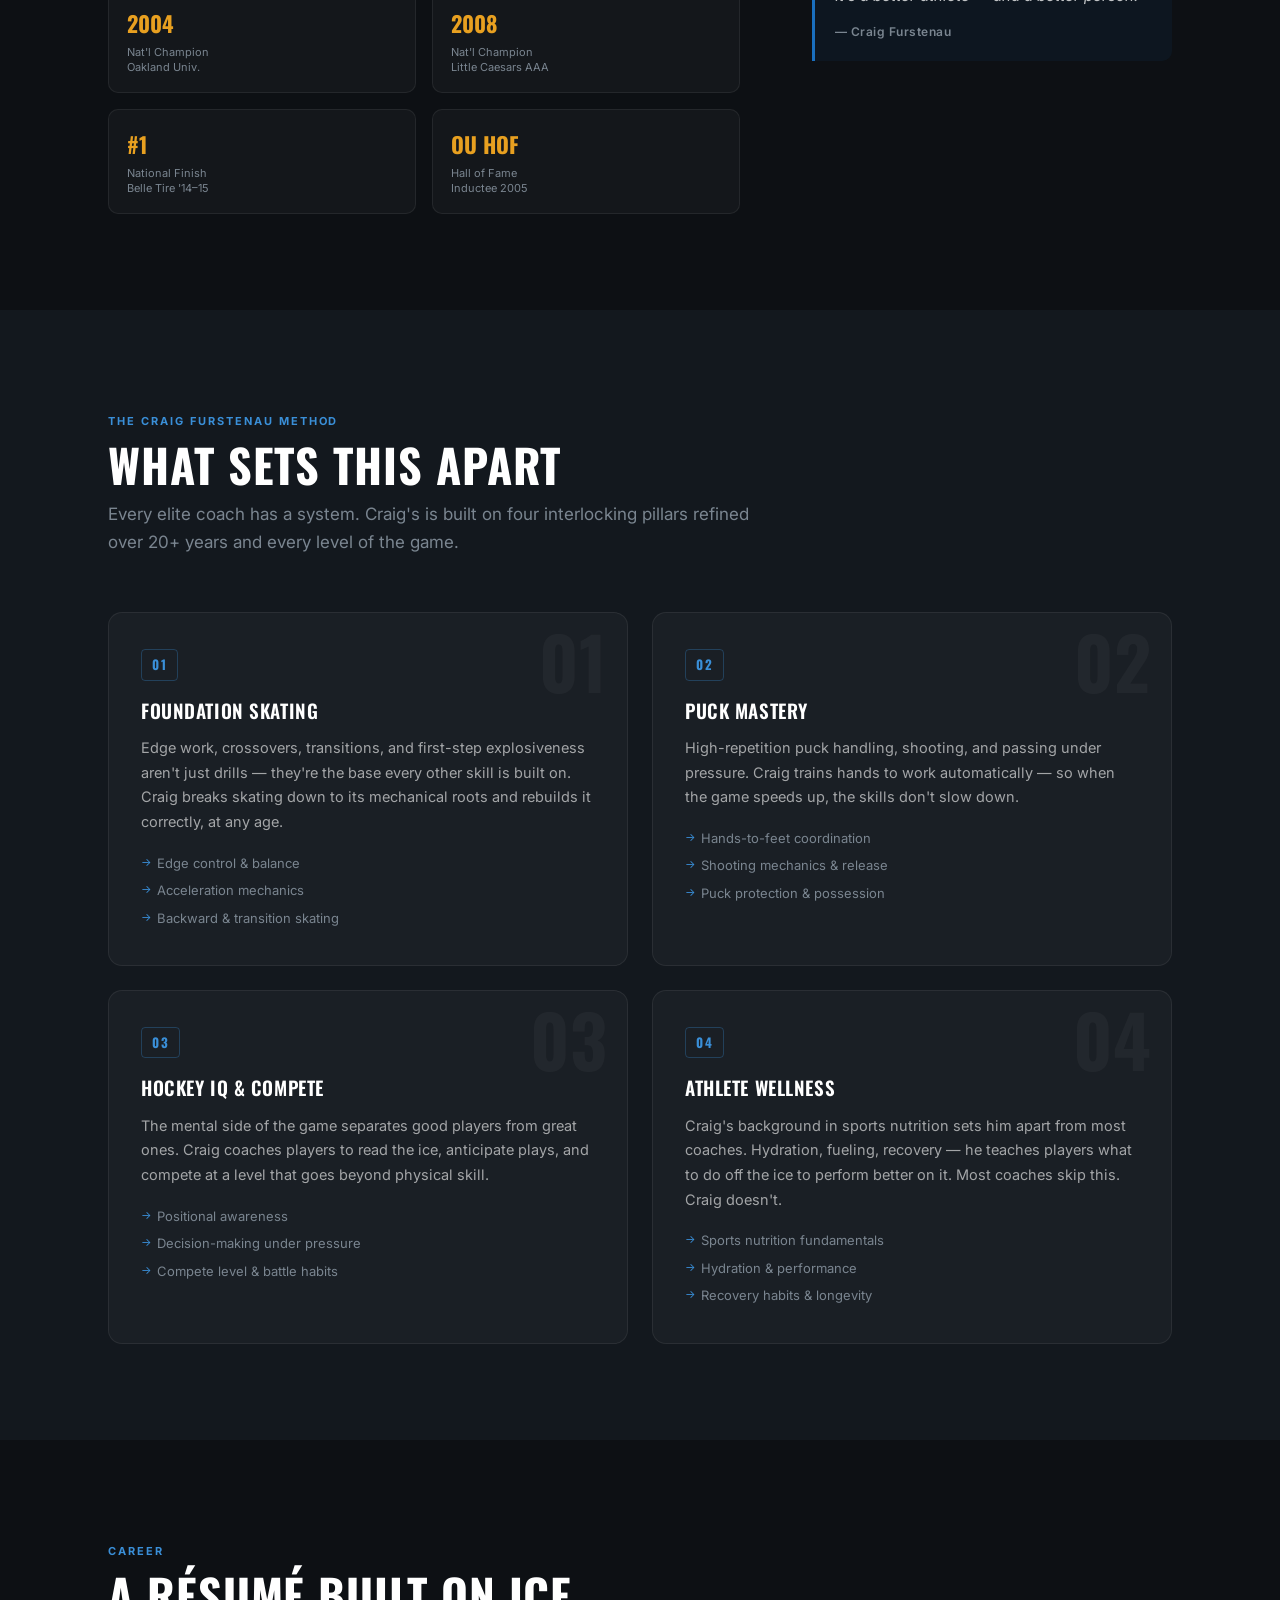
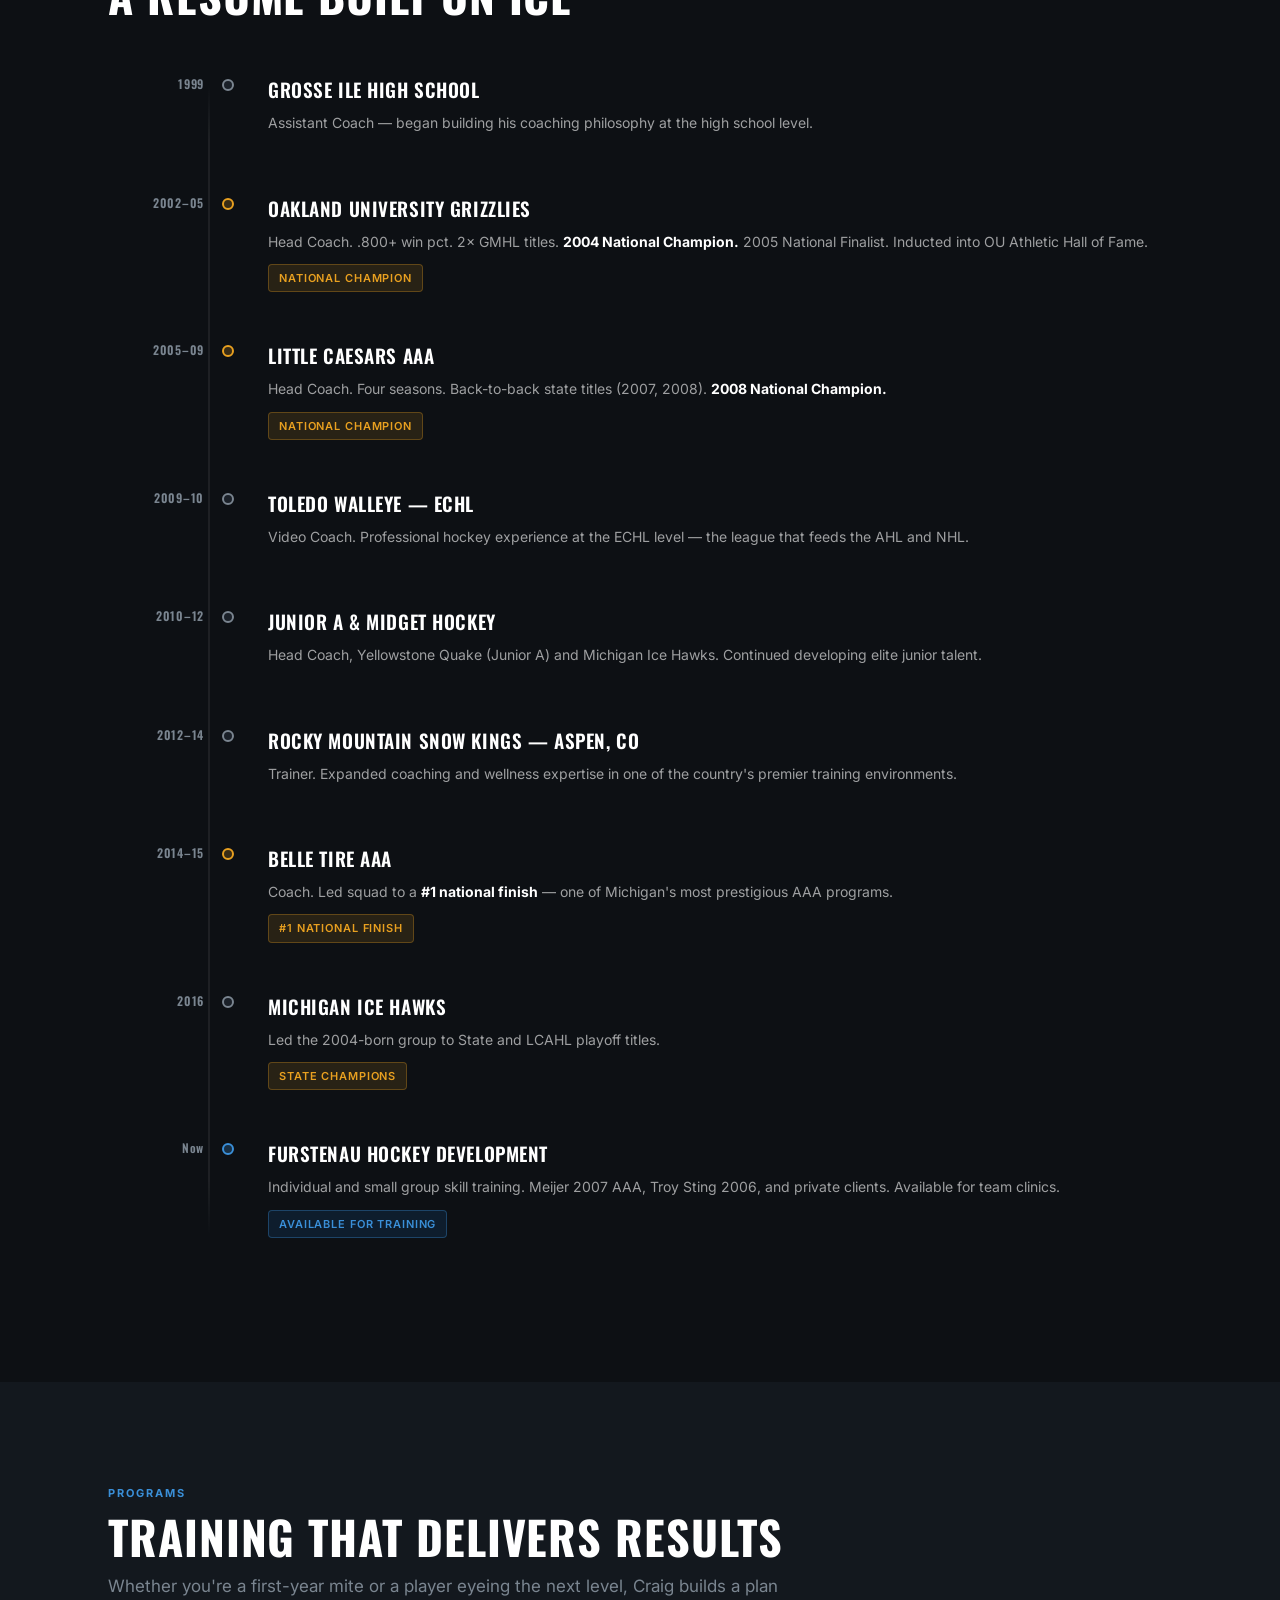
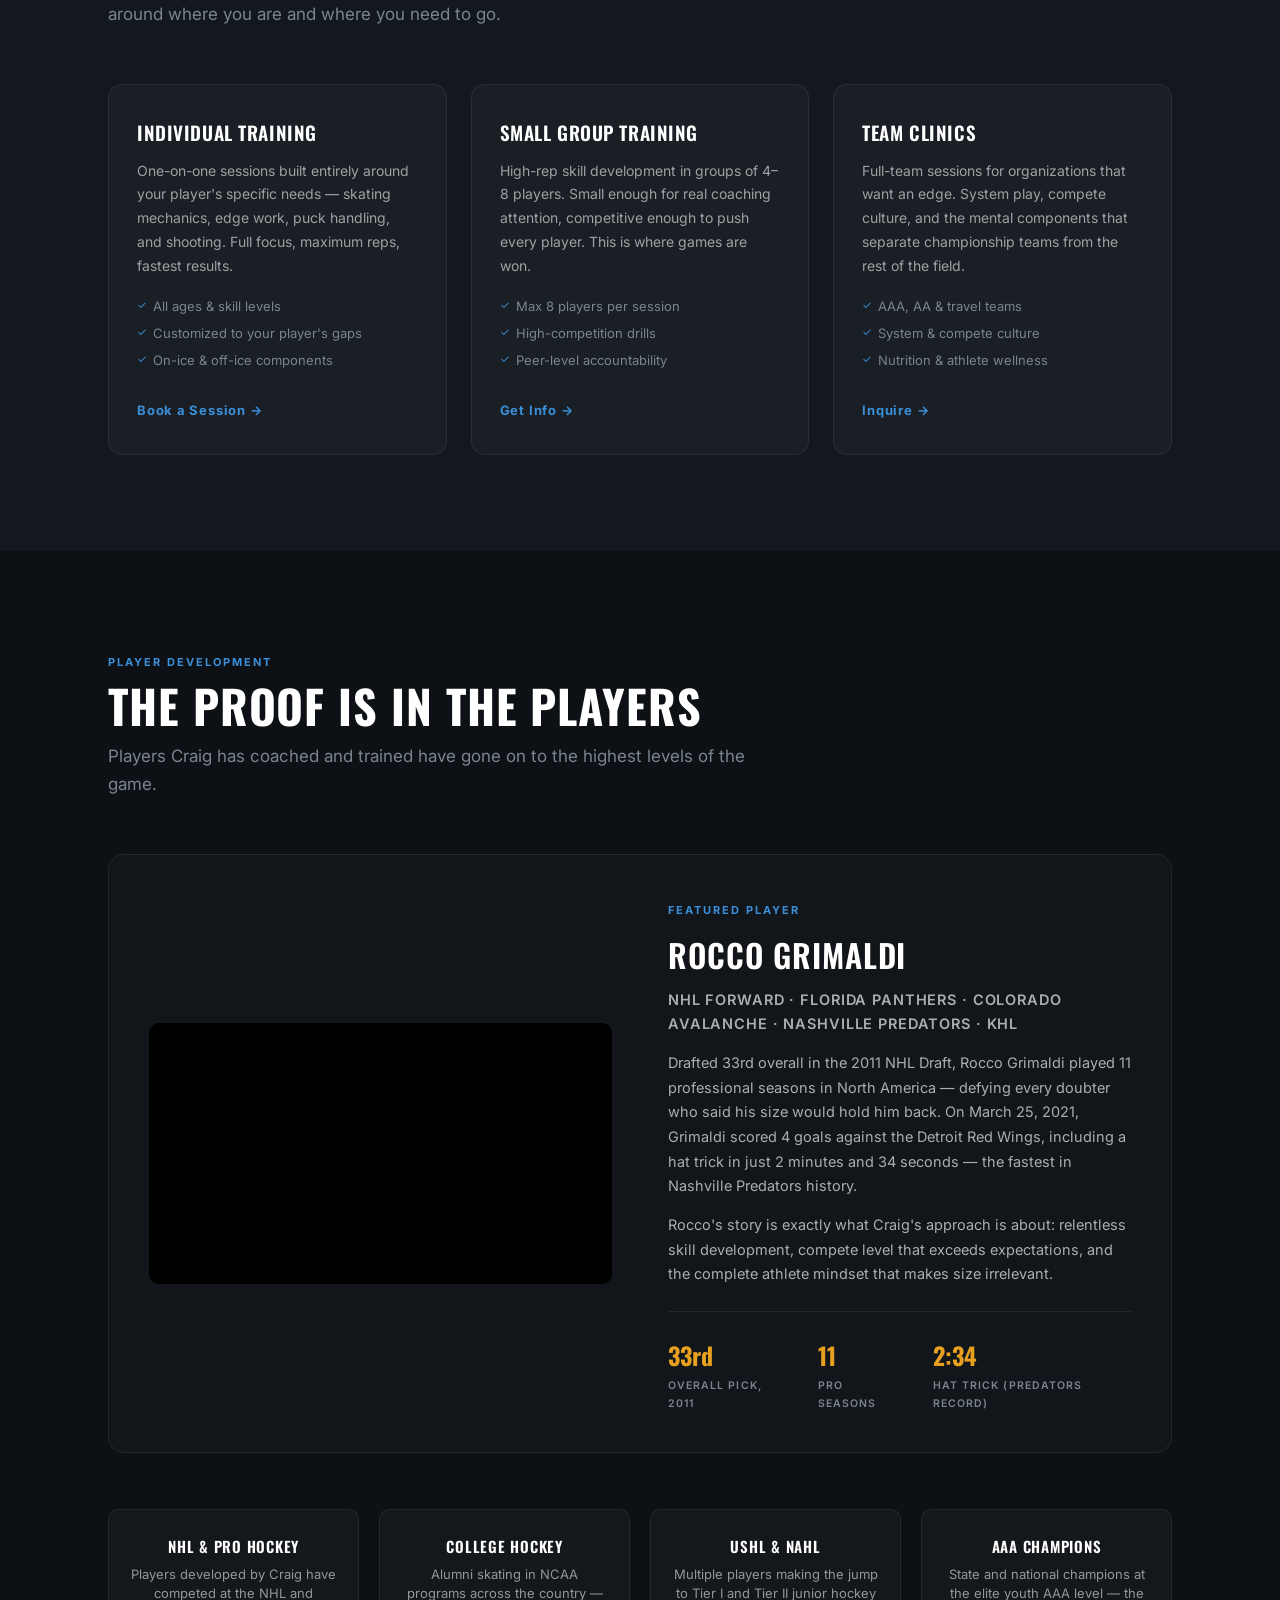
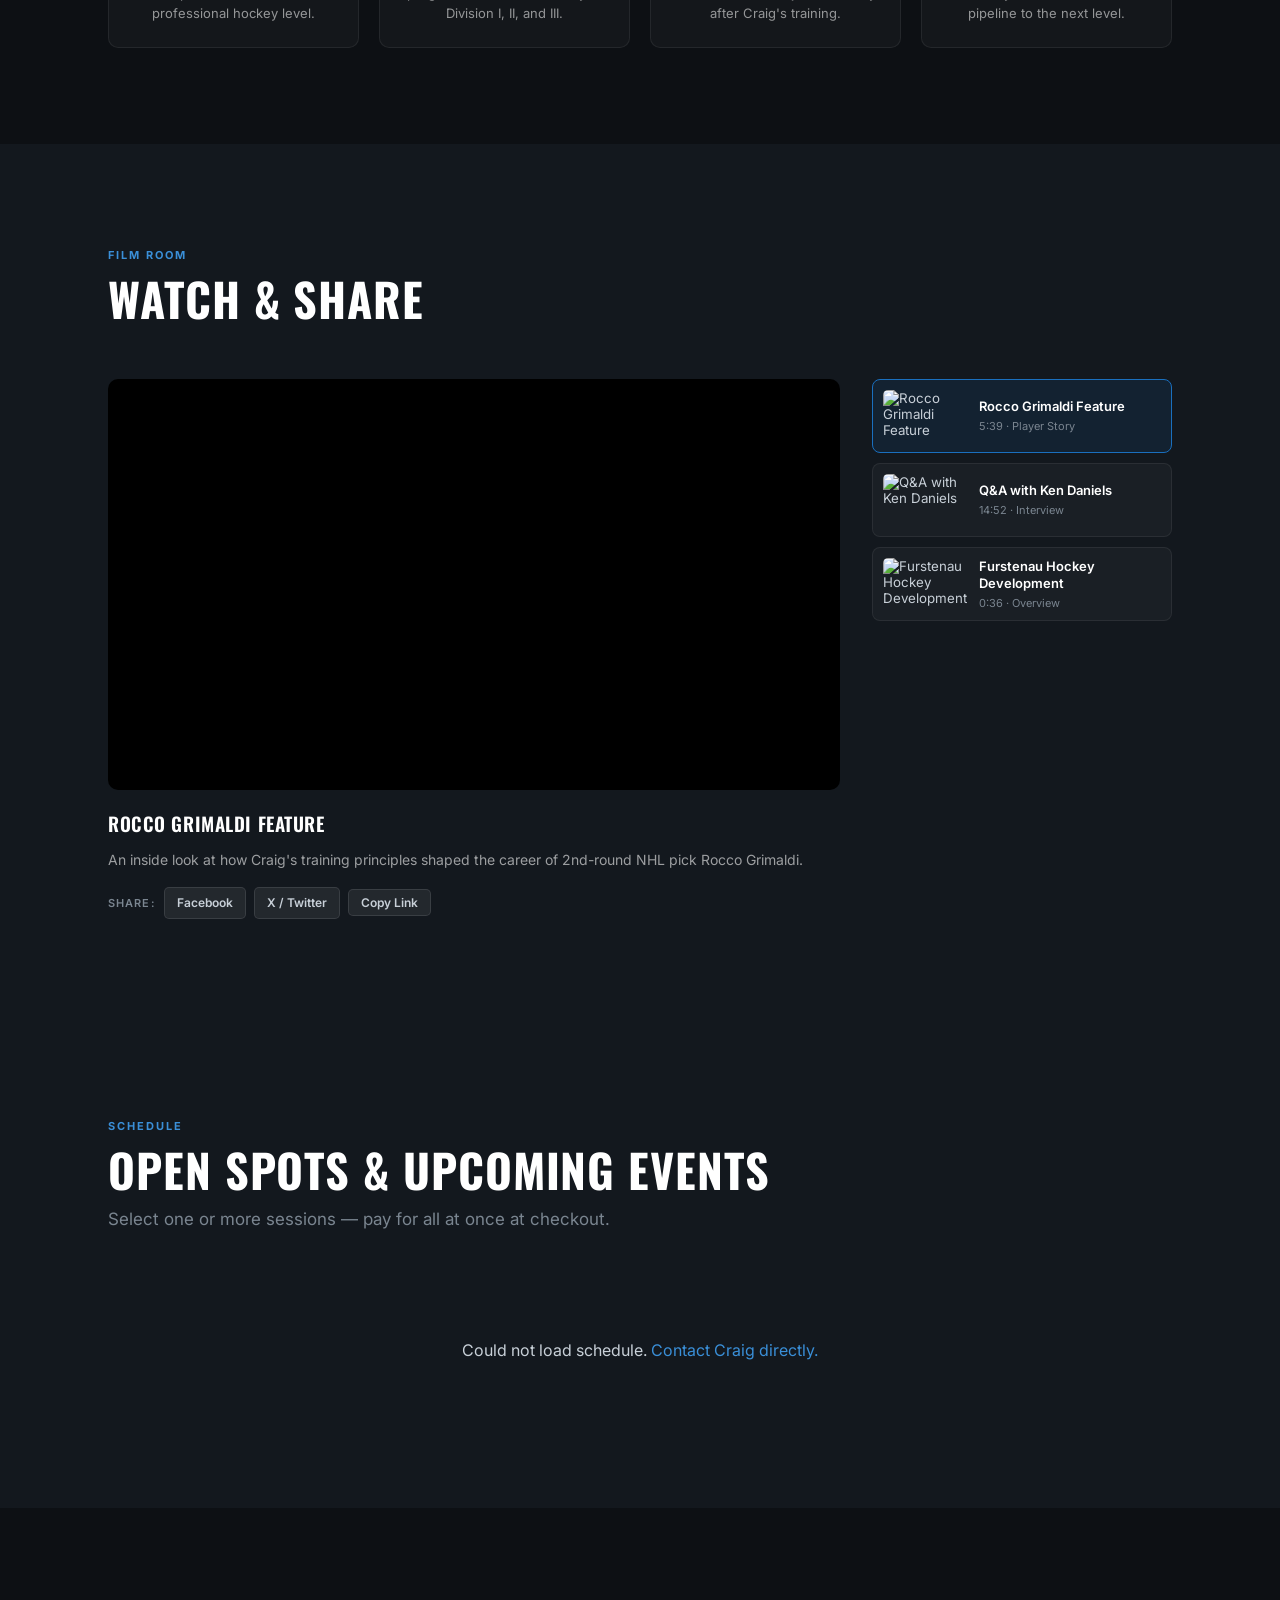
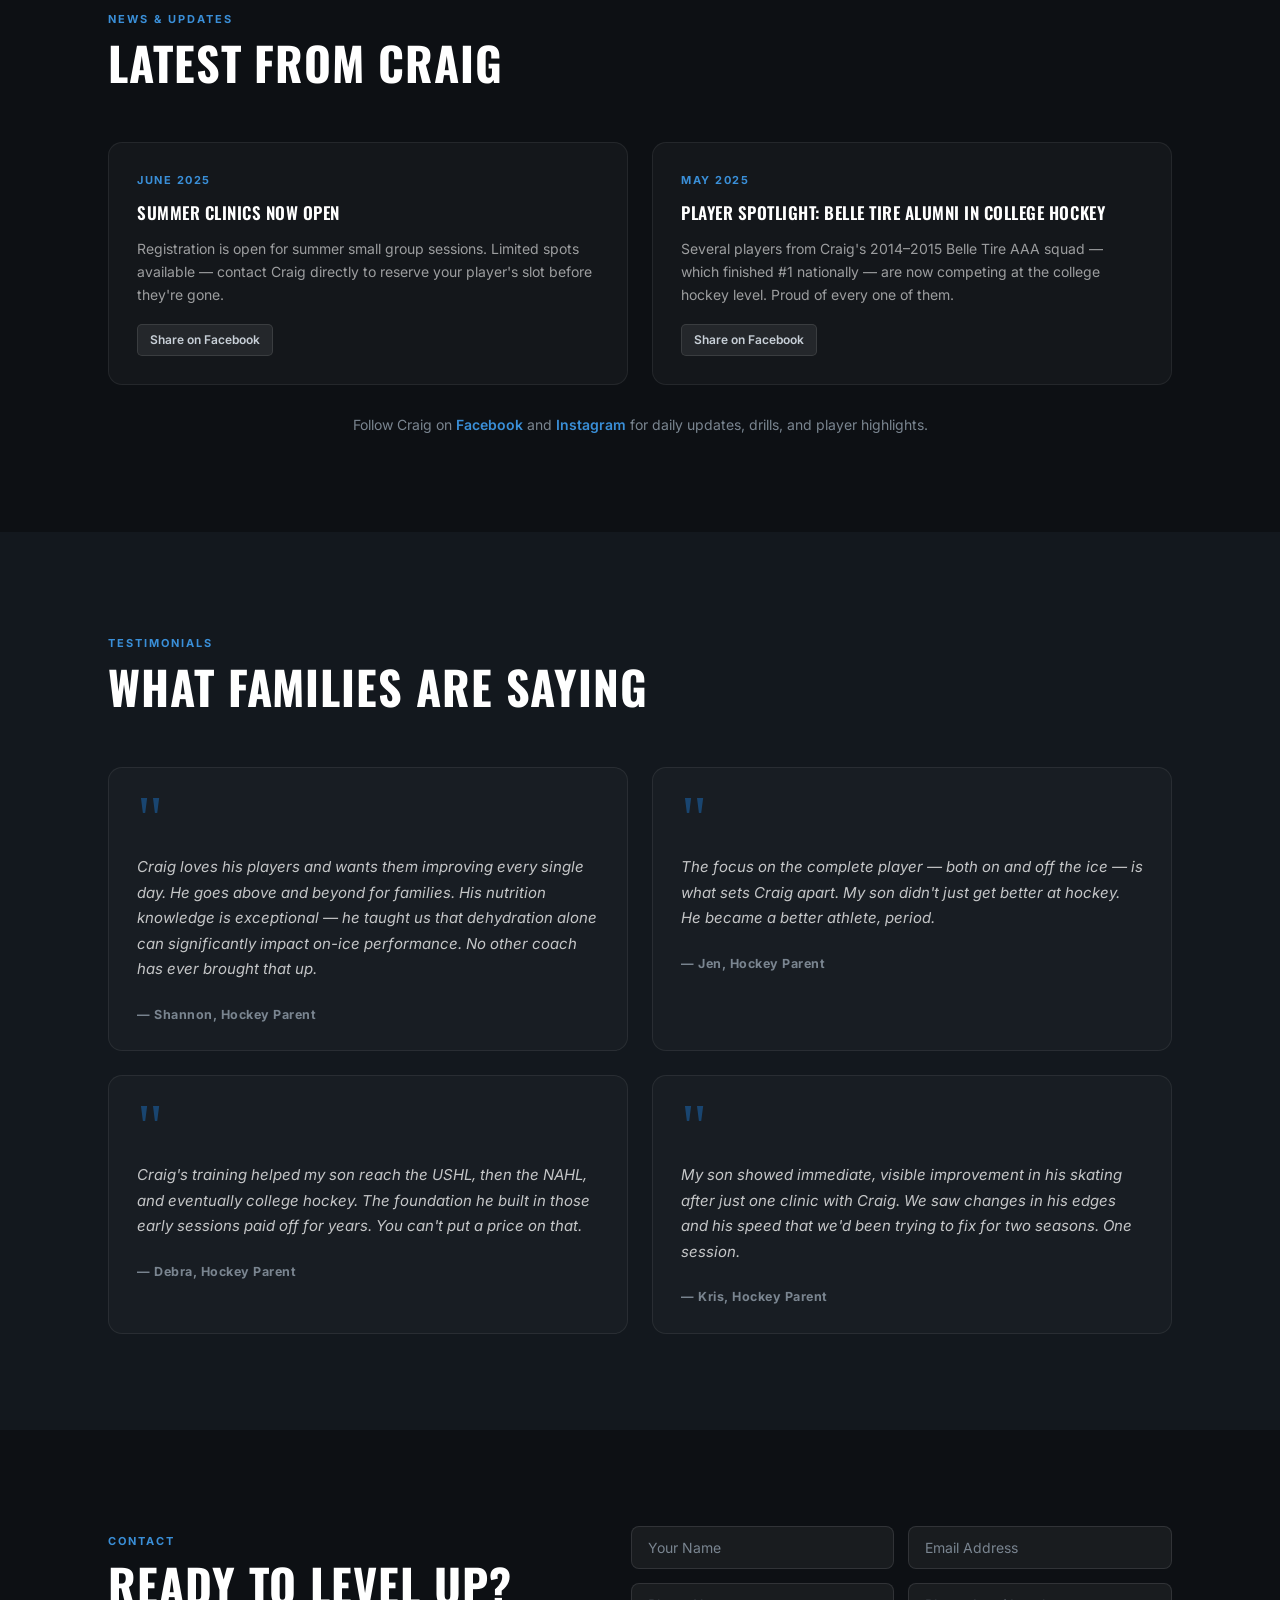
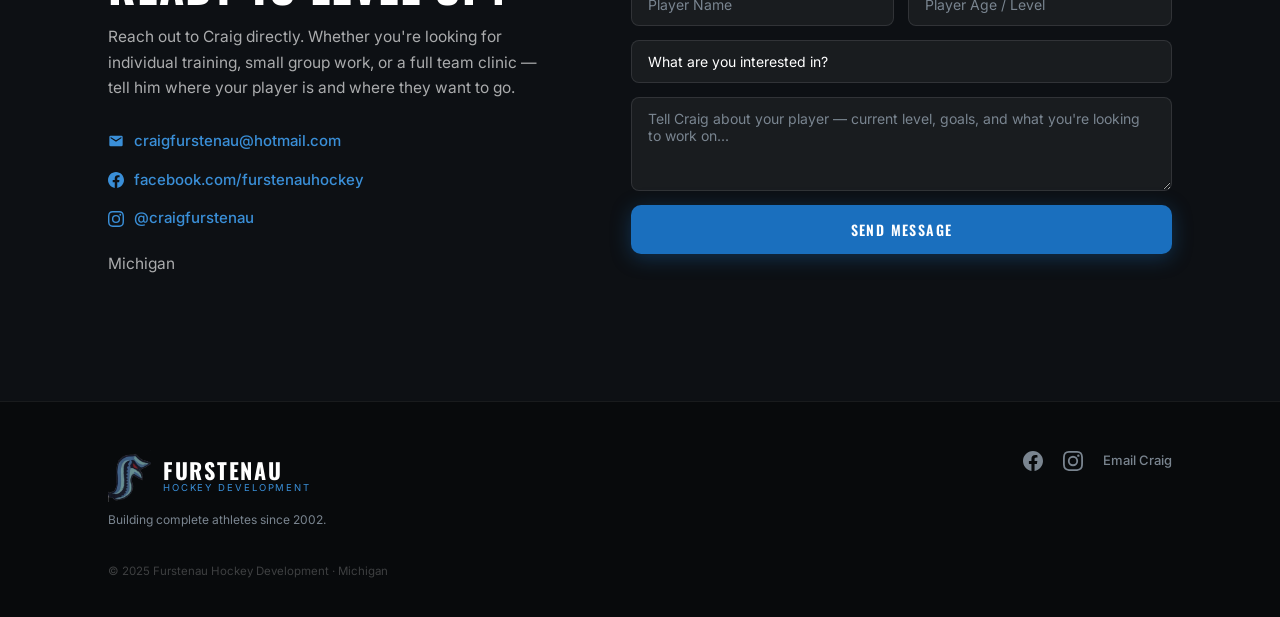
==== commit 9f09e63d: "Remove Watch Clips button from hero Co-Authored-By: Claude Sonnet 4.6 <noreply@anthropic.com>" ====
--- a/index.html
+++ b/index.html
@@ -74,7 +74,6 @@
       <div class="hero-cta reveal reveal-delay-3">
         <a href="#contact" class="btn btn-primary">Get Started</a>
         <button class="btn btn-schedule" onclick="openSessionPicker()">Book a Session</button>
-        <a href="#clips" class="btn btn-ghost">Watch Clips</a>
       </div>
     </div>
 
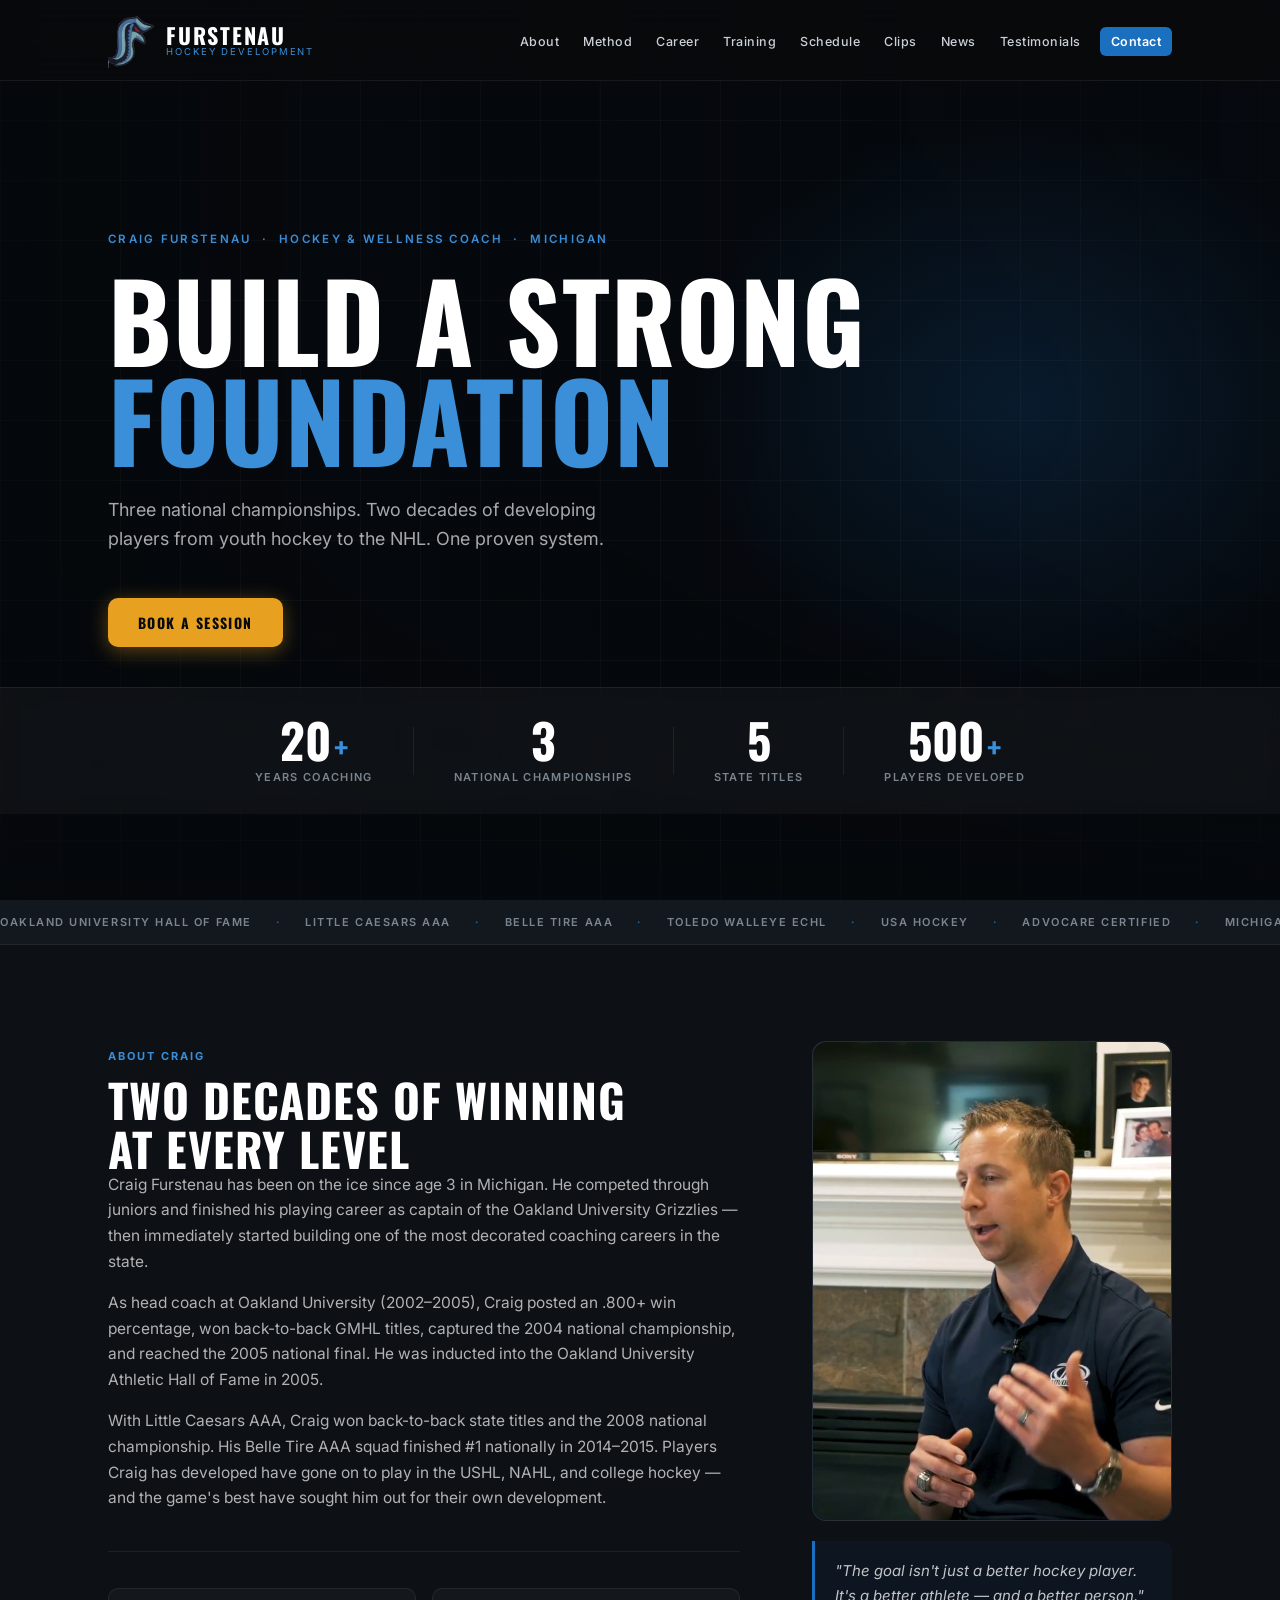
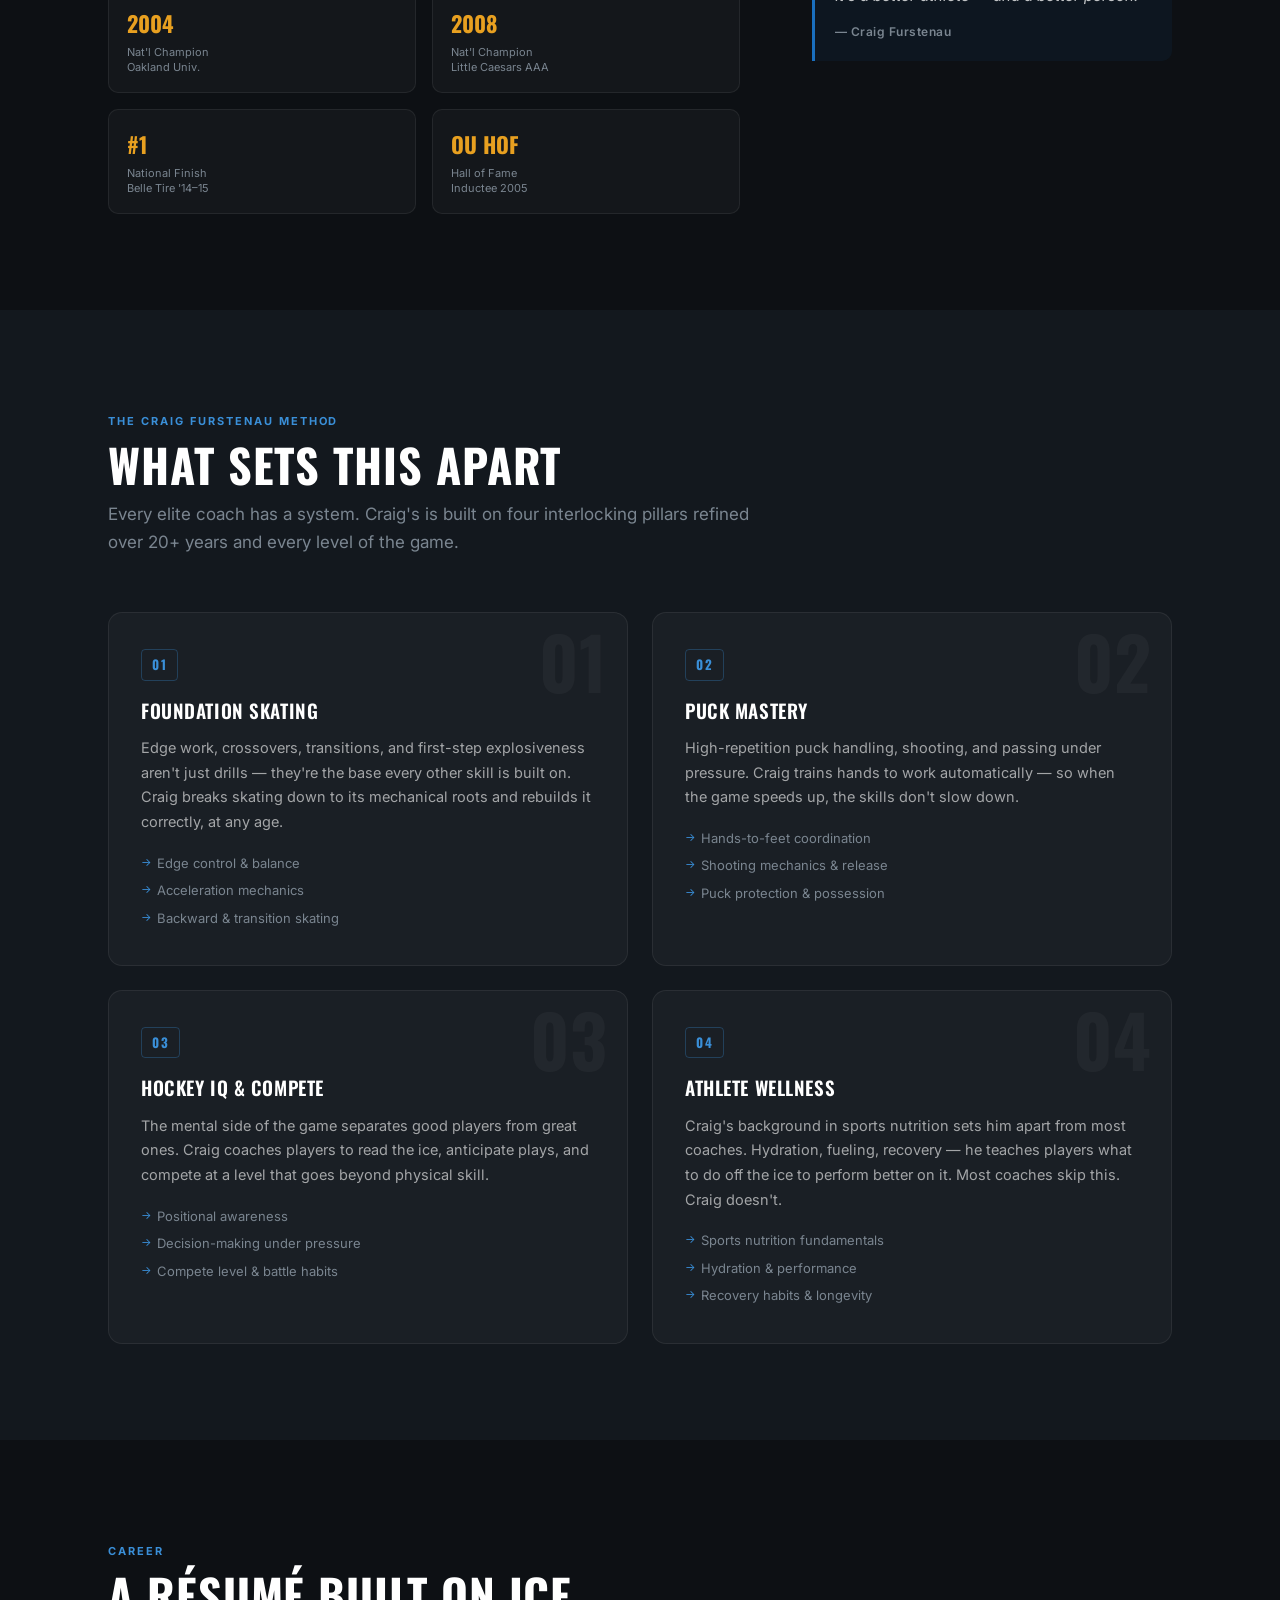
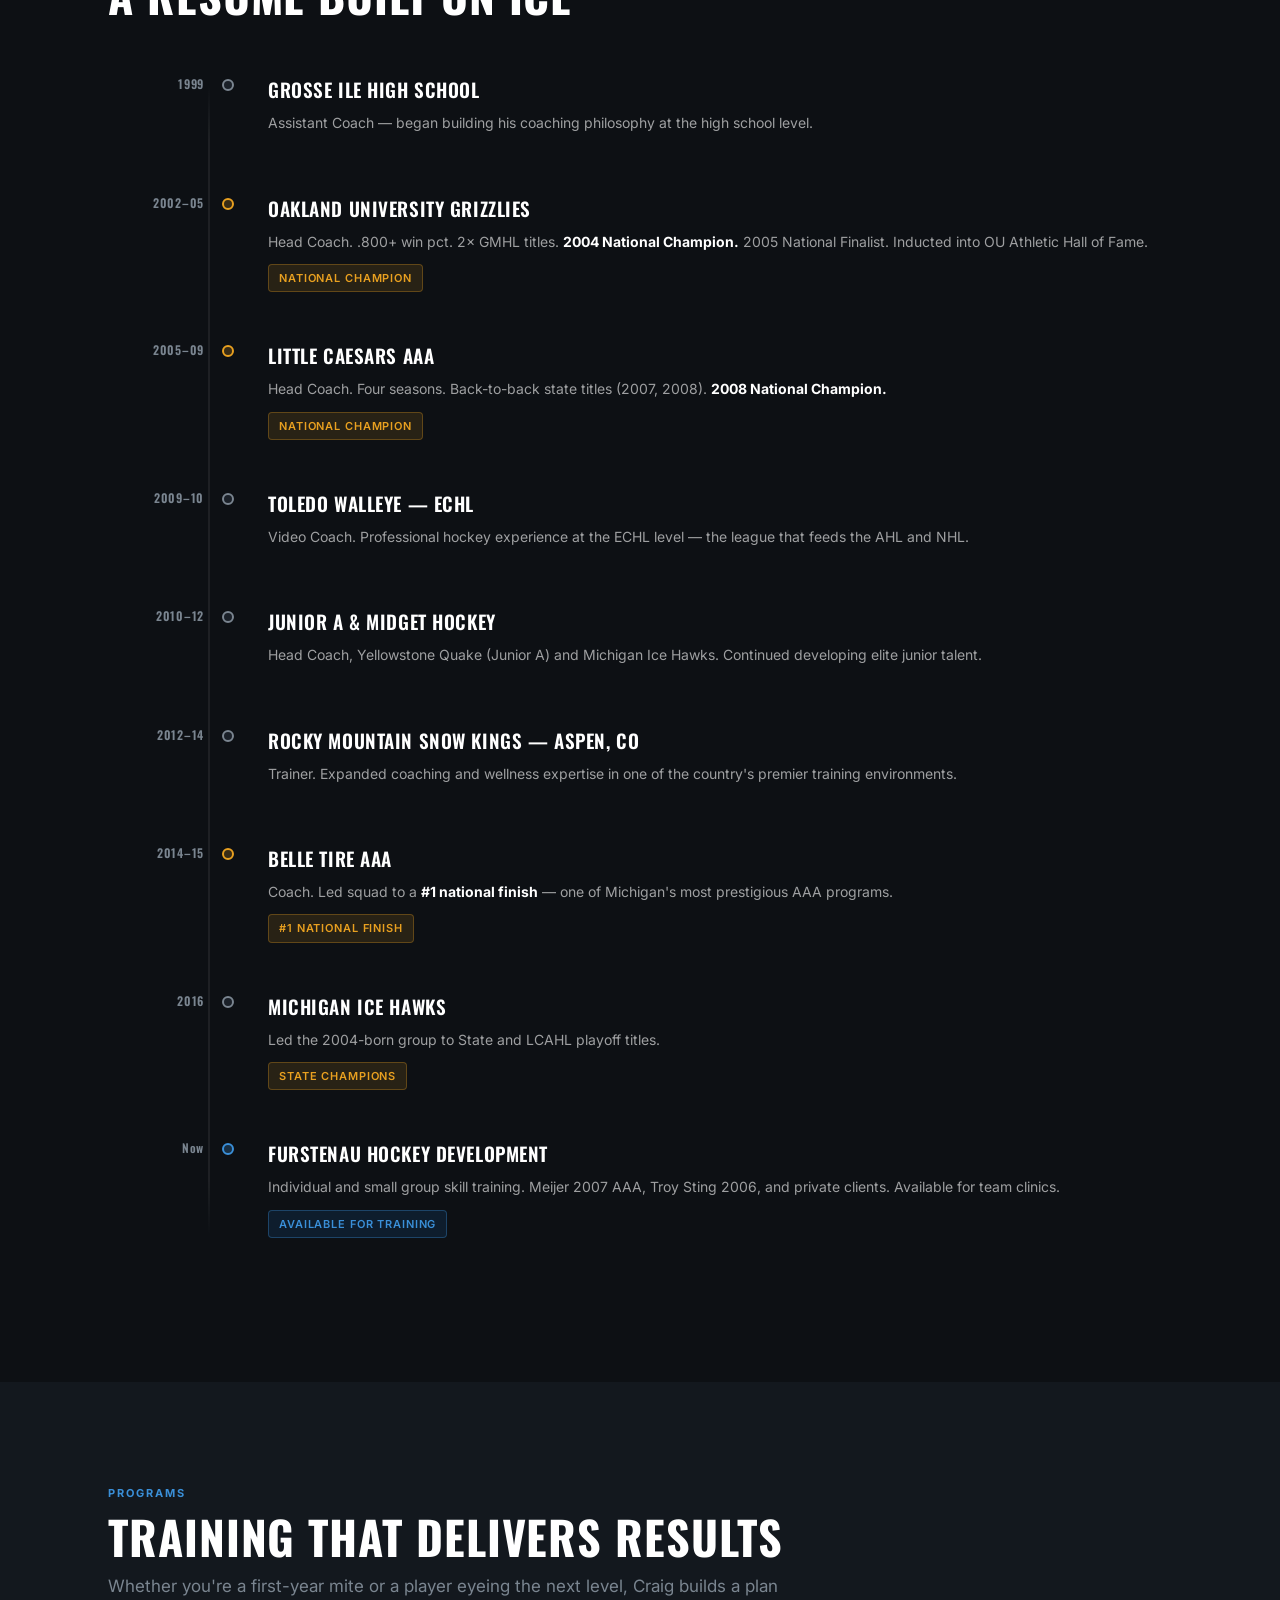
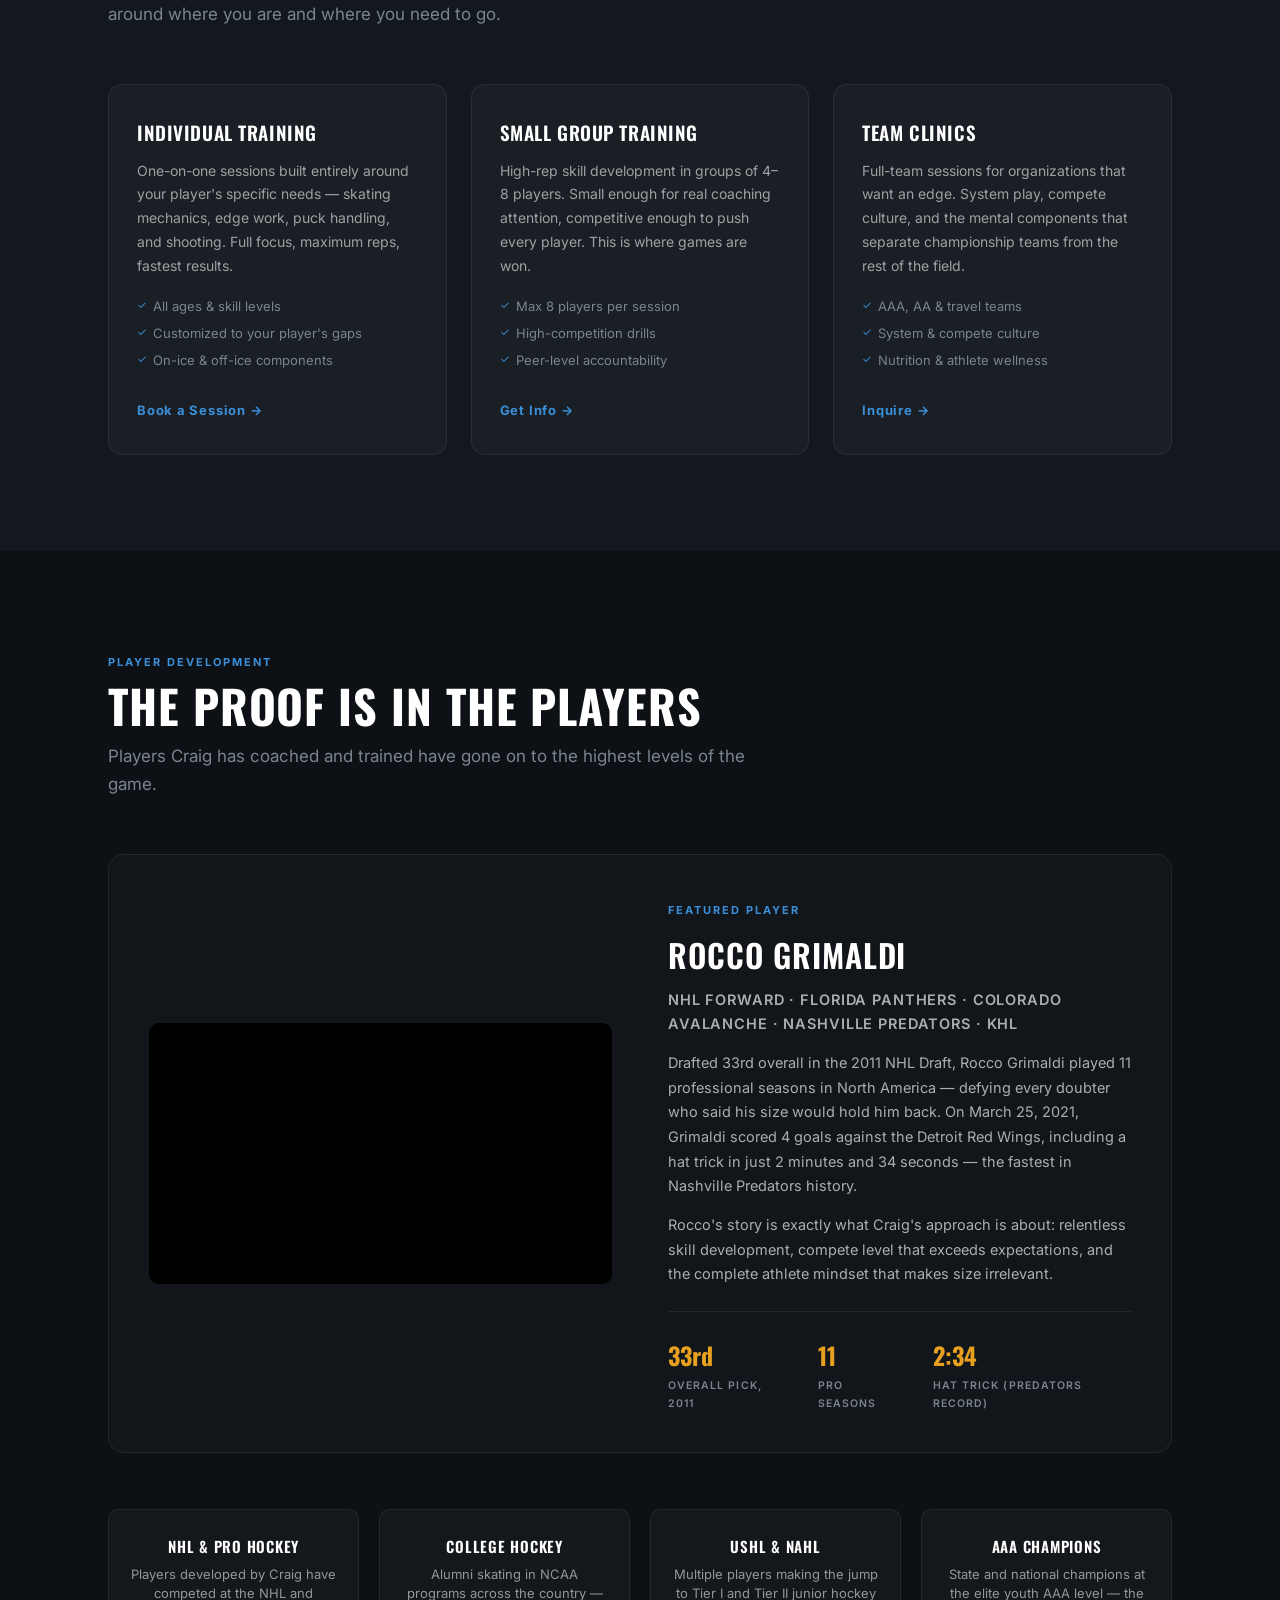
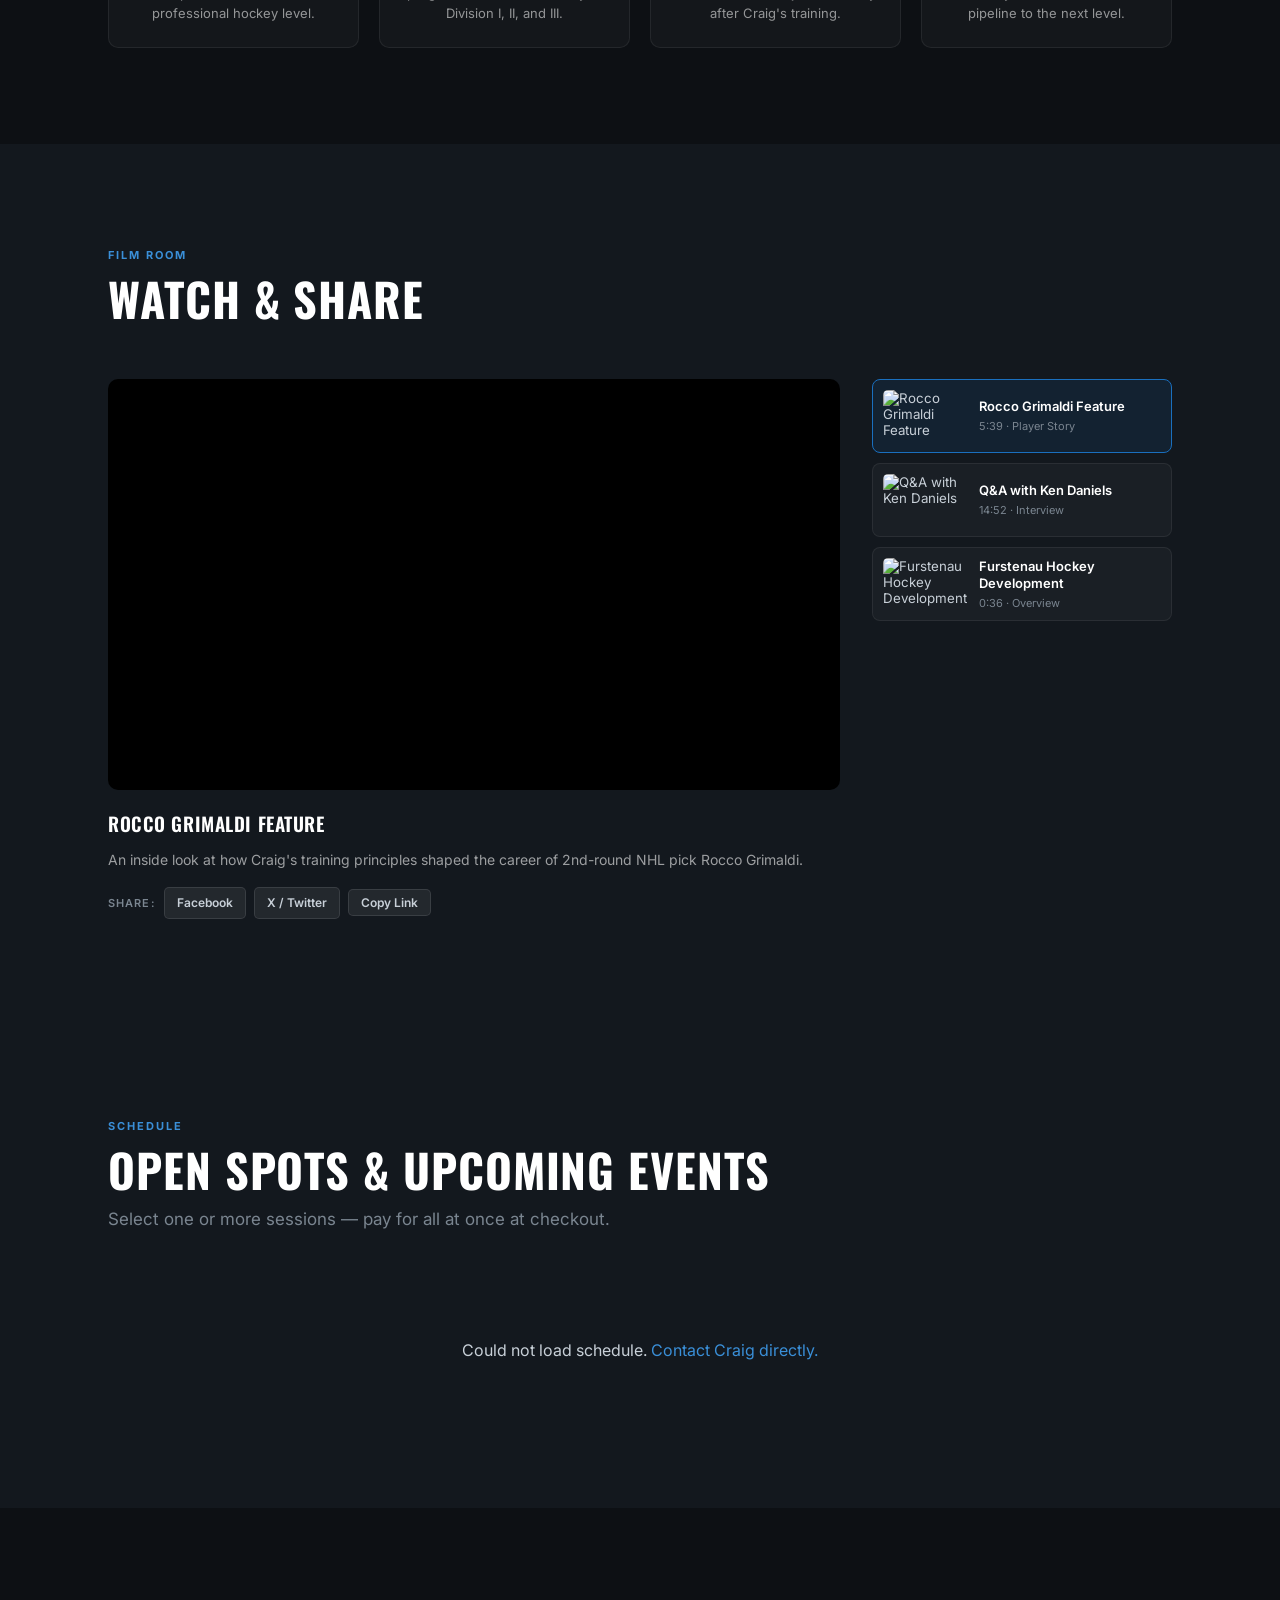
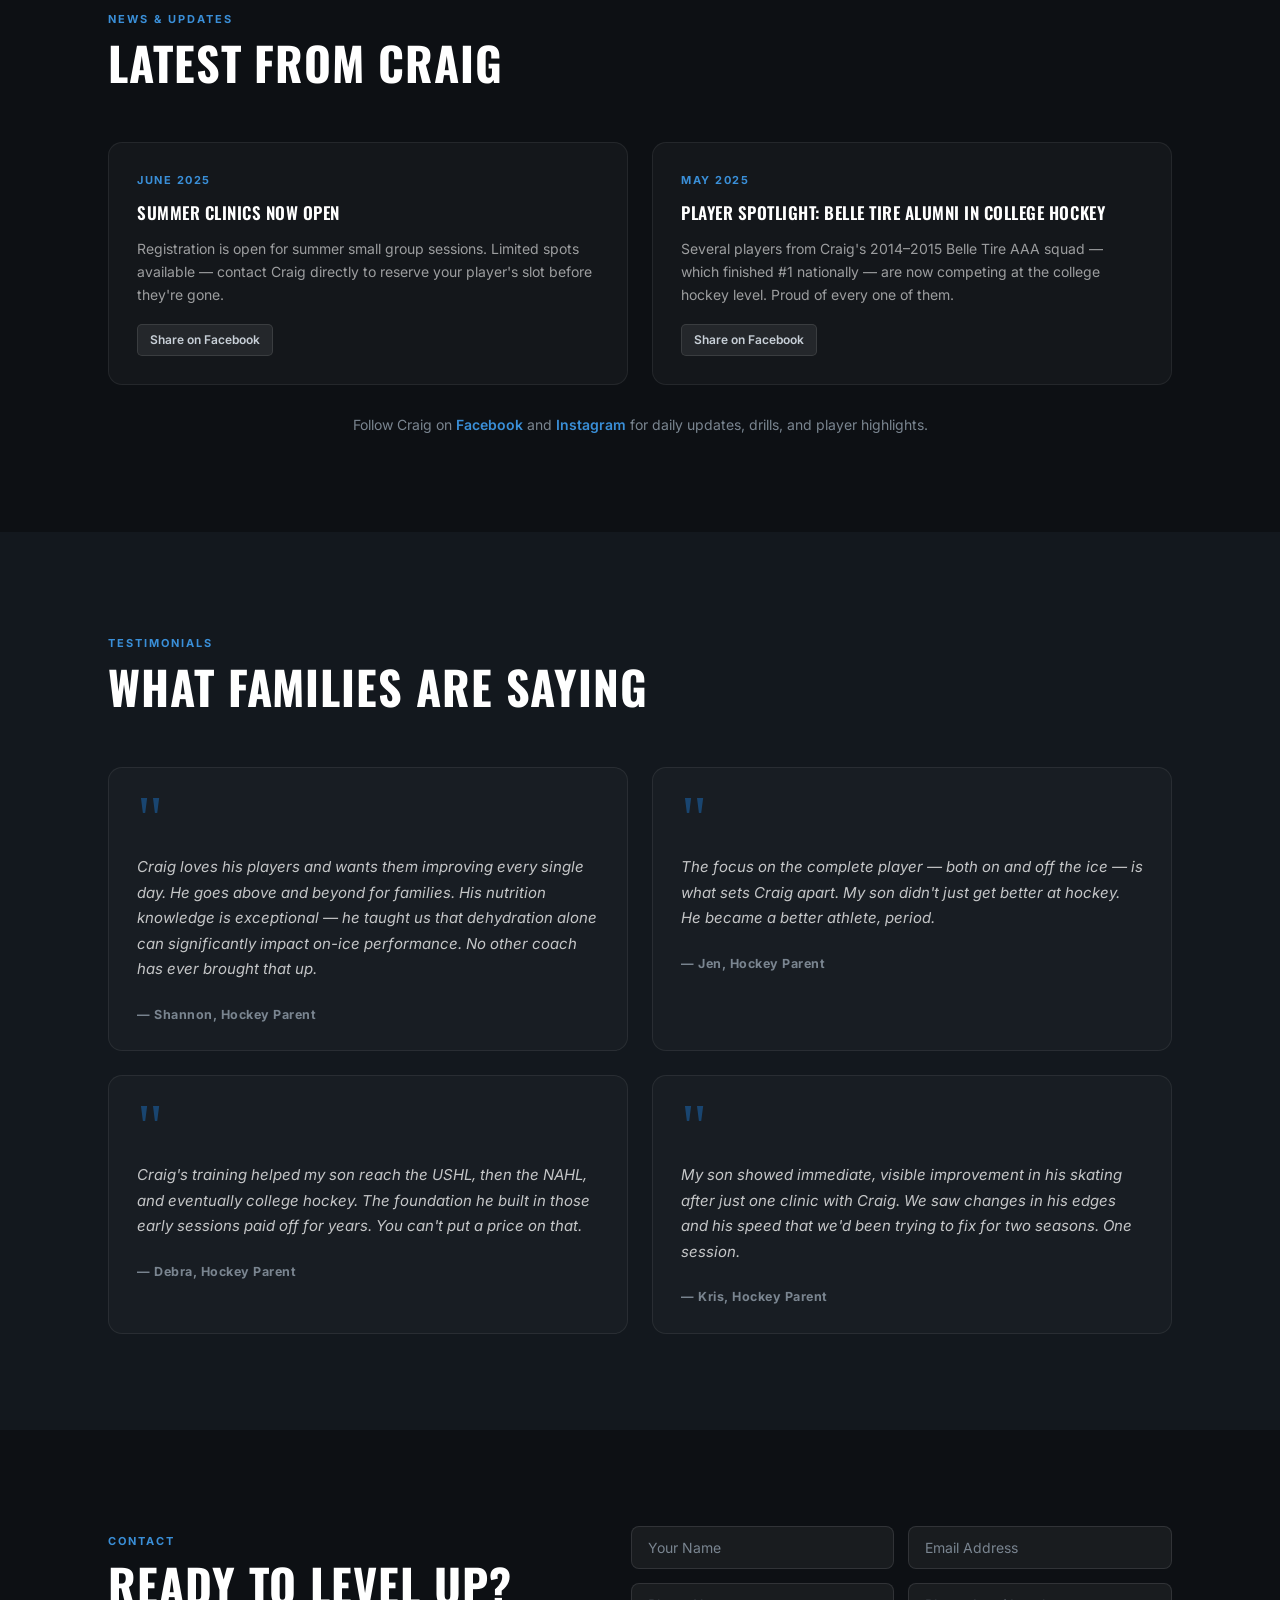
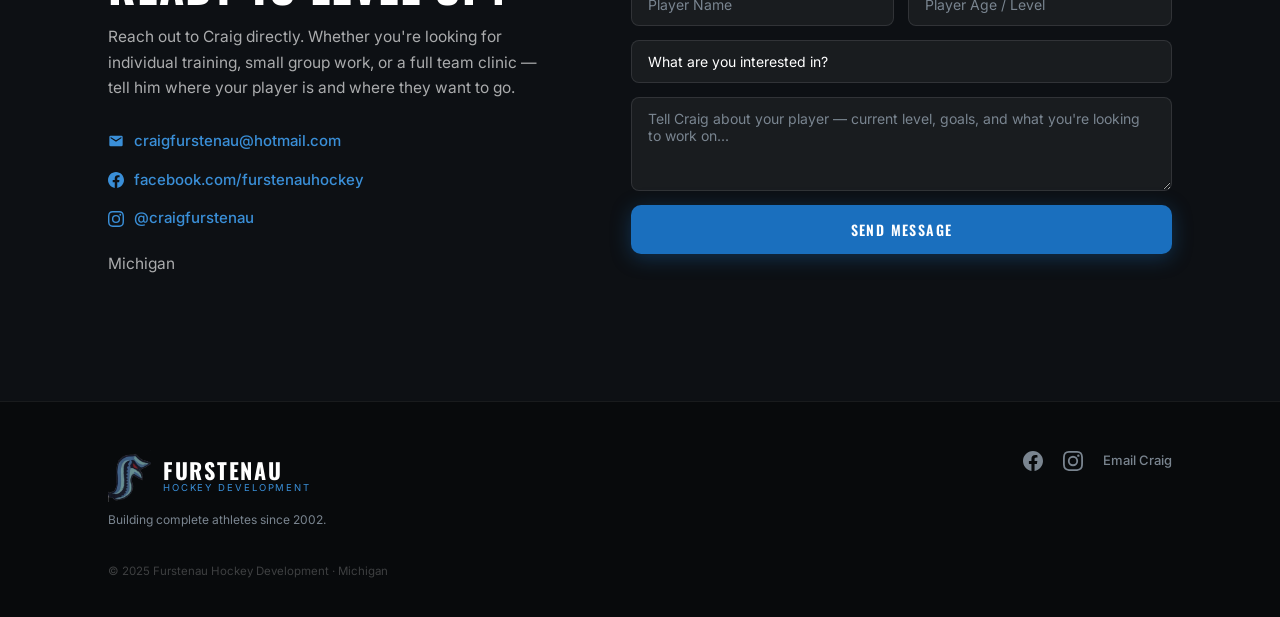
==== commit c9ee4b64: "Remove Get Started button from hero Co-Authored-By: Claude Sonnet 4.6 <noreply@anthropic.com>" ====
--- a/index.html
+++ b/index.html
@@ -72,7 +72,6 @@
       <h1 class="reveal reveal-delay-1">Build a Strong<br><span class="text-blue">Foundation</span></h1>
       <p class="hero-sub reveal reveal-delay-2">Three national championships. Two decades of developing players from youth hockey to the NHL. One proven system.</p>
       <div class="hero-cta reveal reveal-delay-3">
-        <a href="#contact" class="btn btn-primary">Get Started</a>
         <button class="btn btn-schedule" onclick="openSessionPicker()">Book a Session</button>
       </div>
     </div>
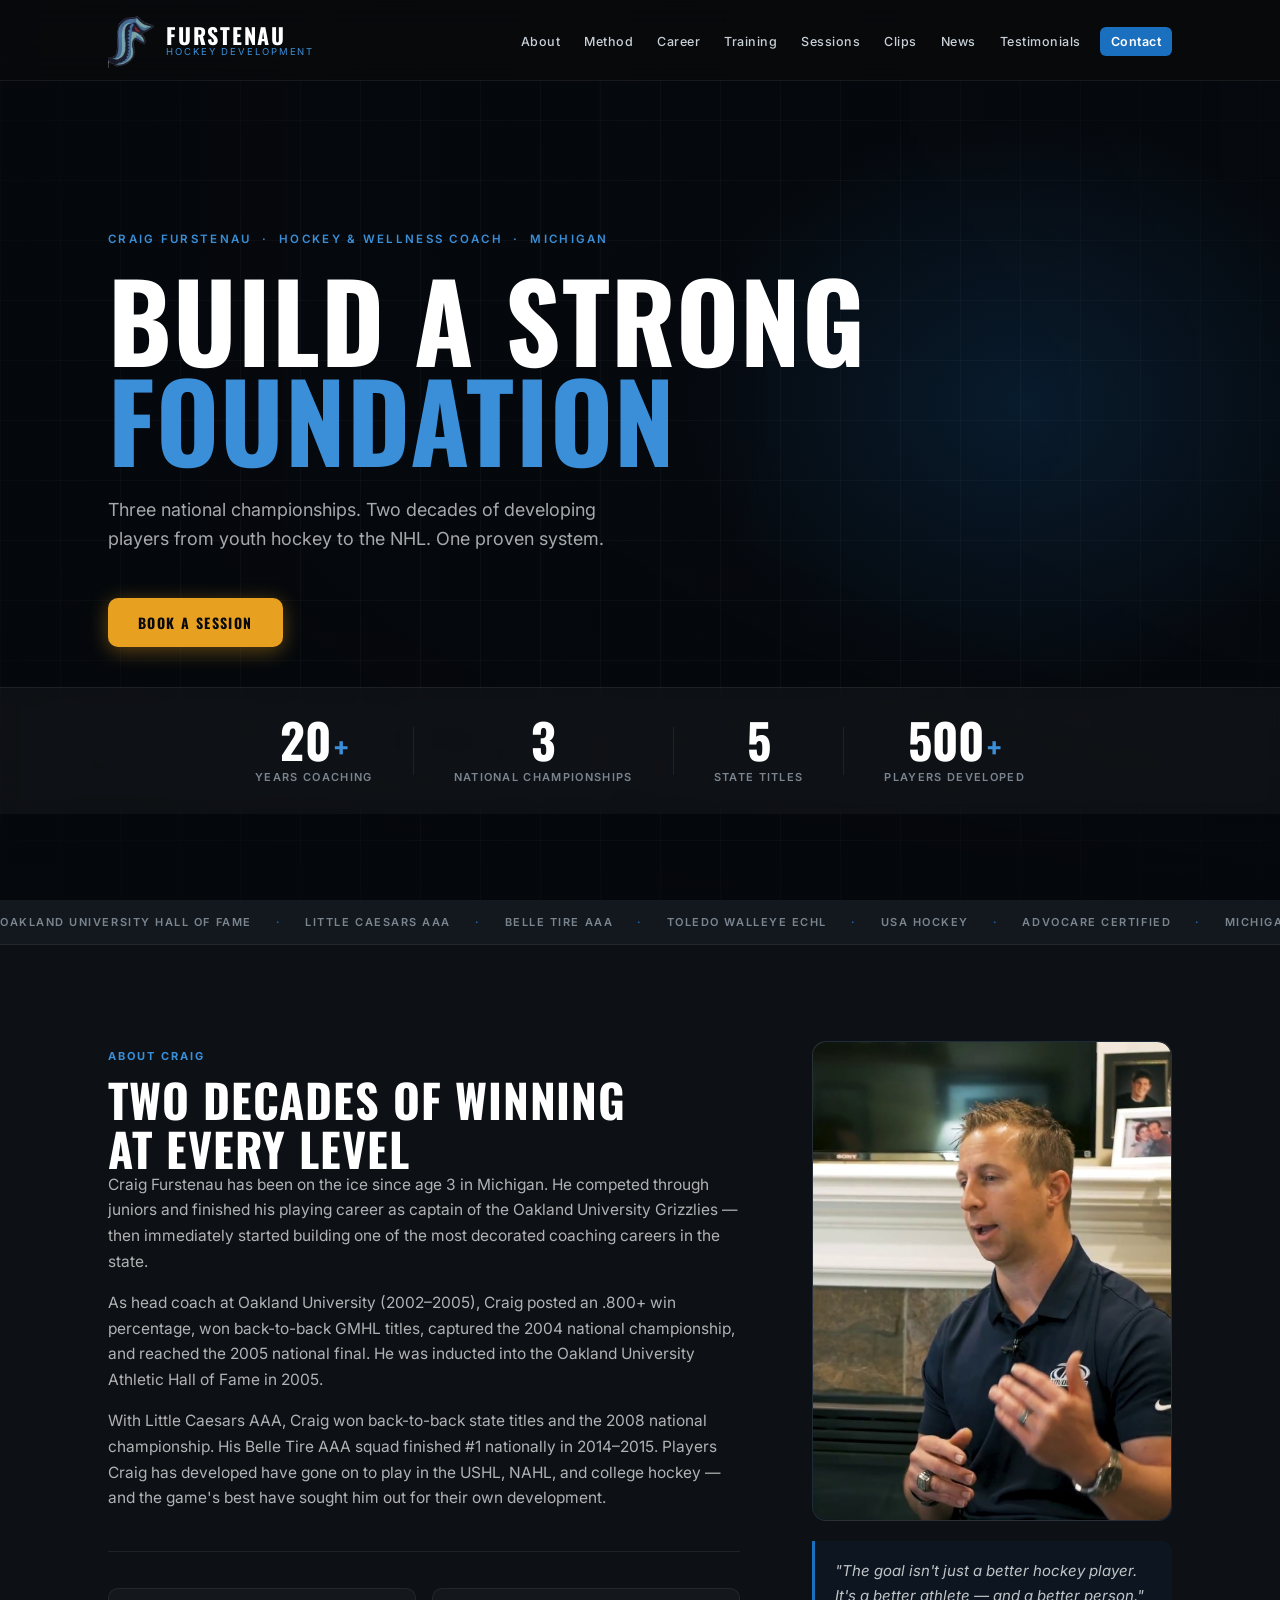
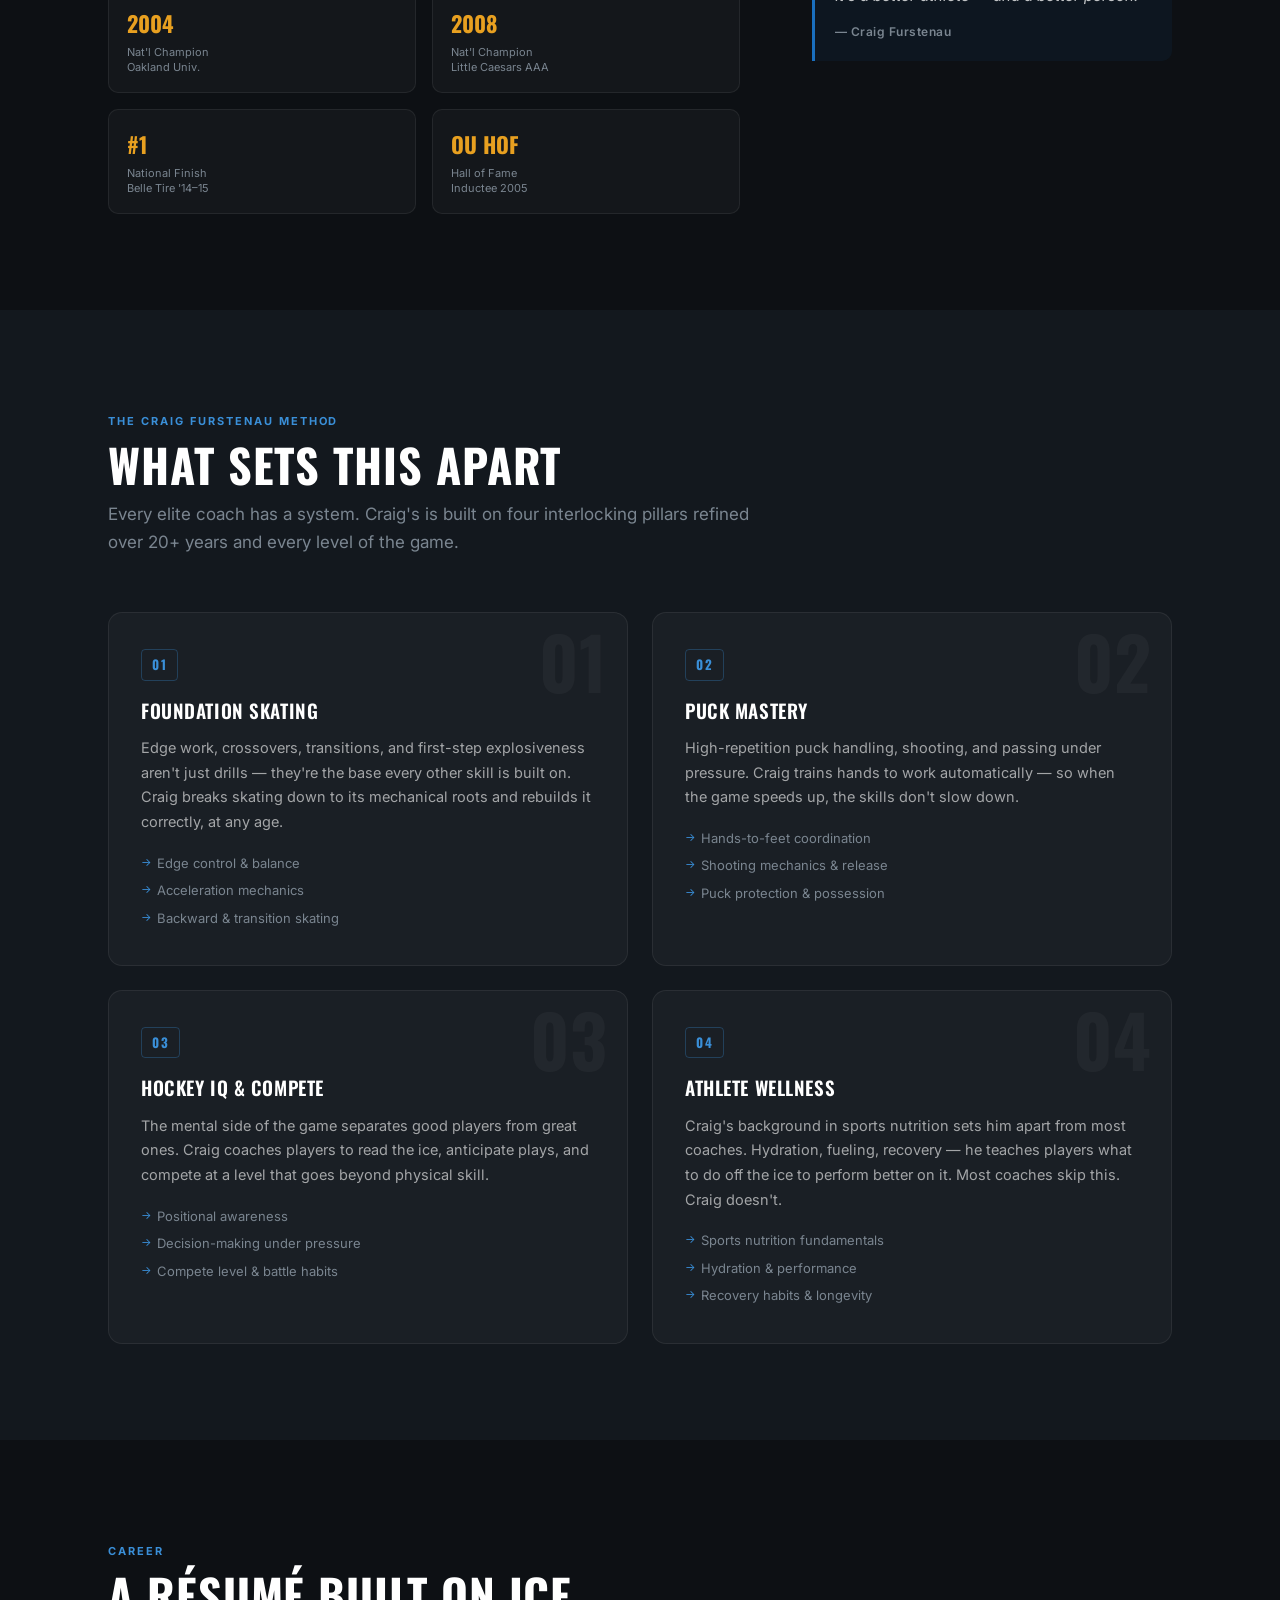
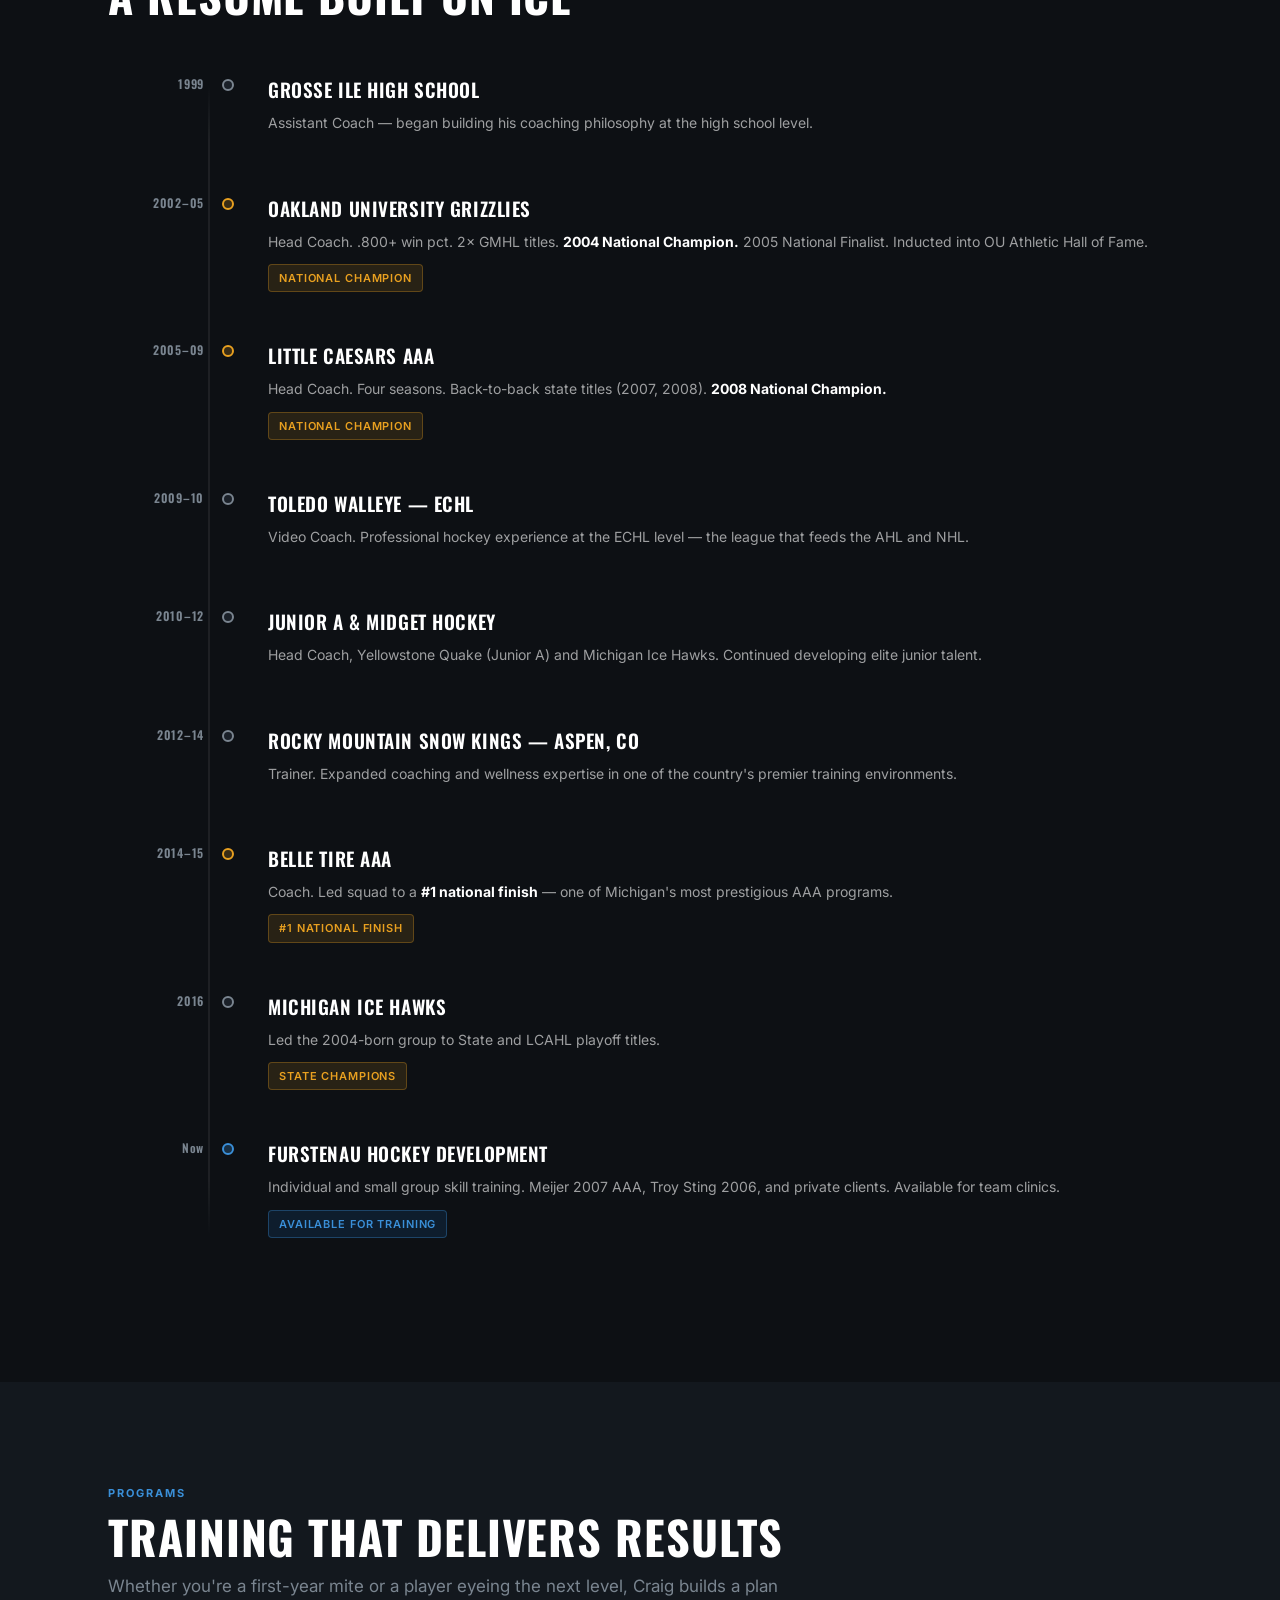
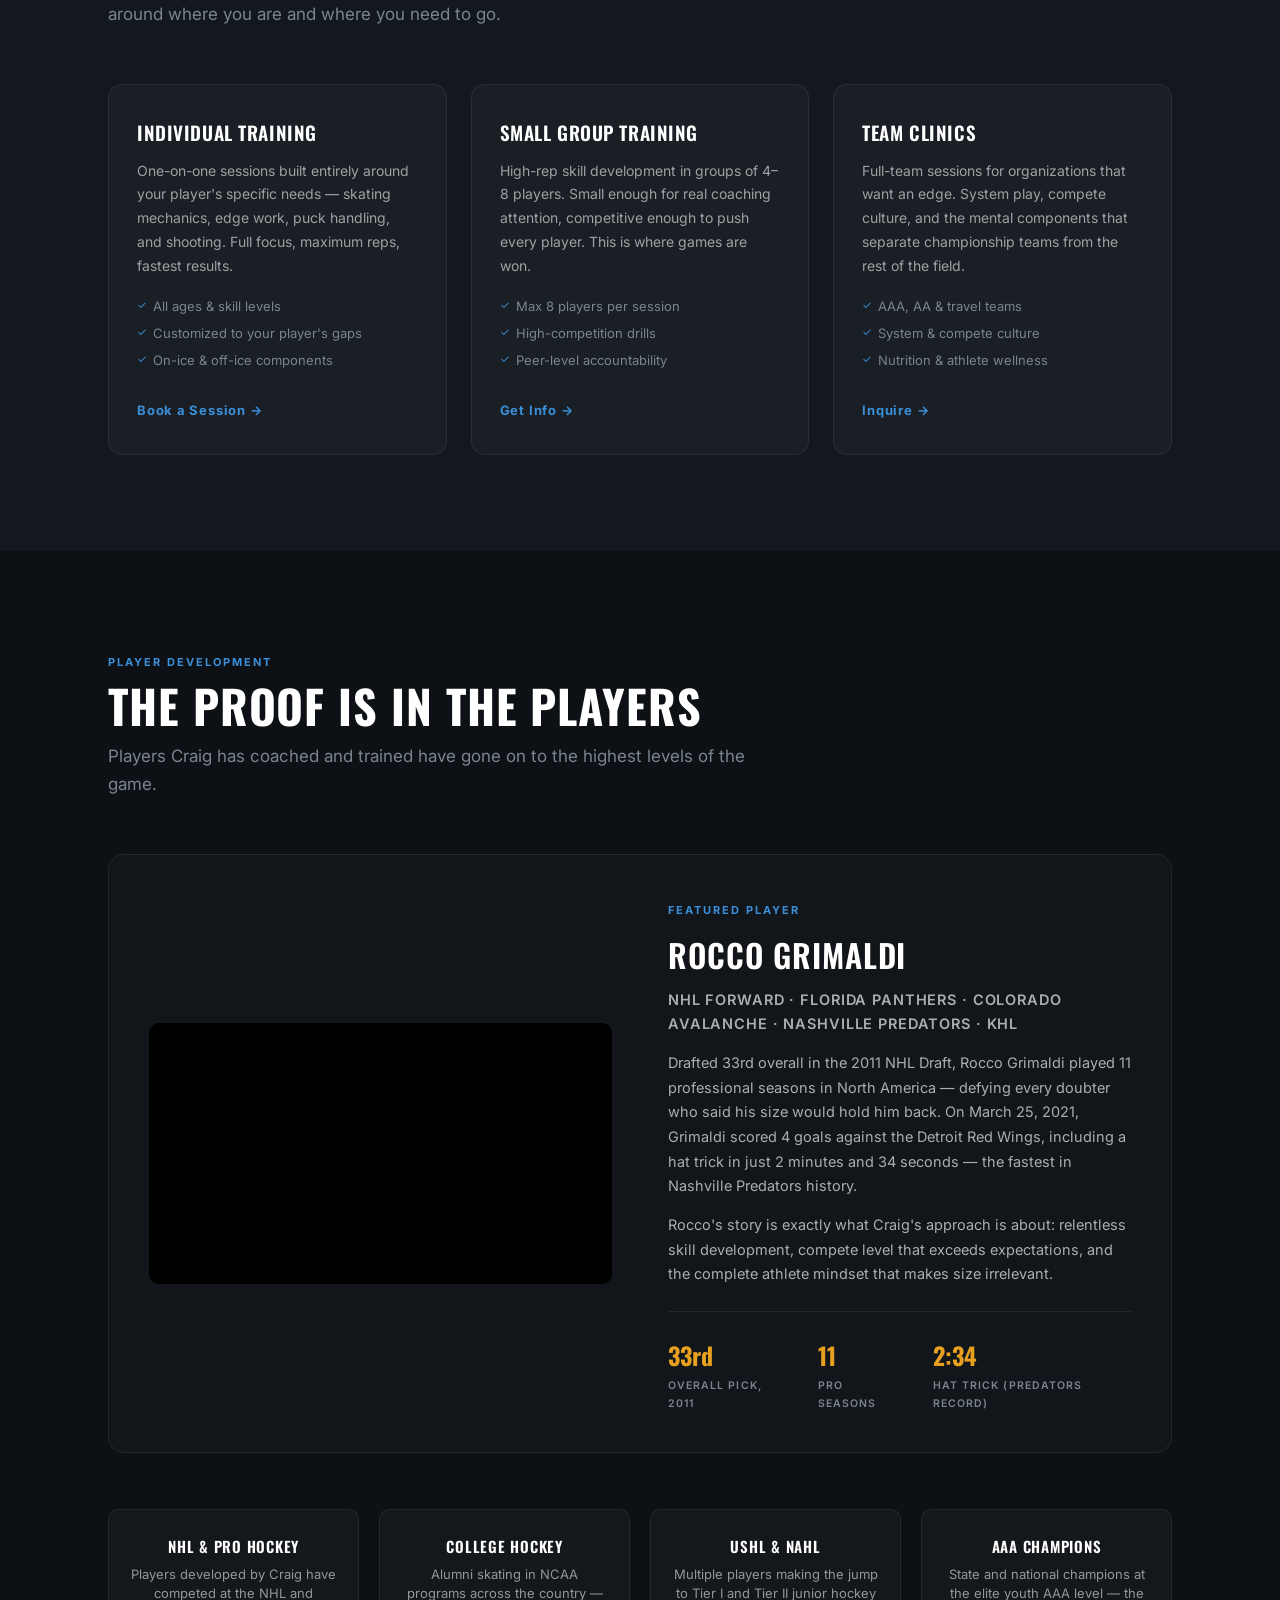
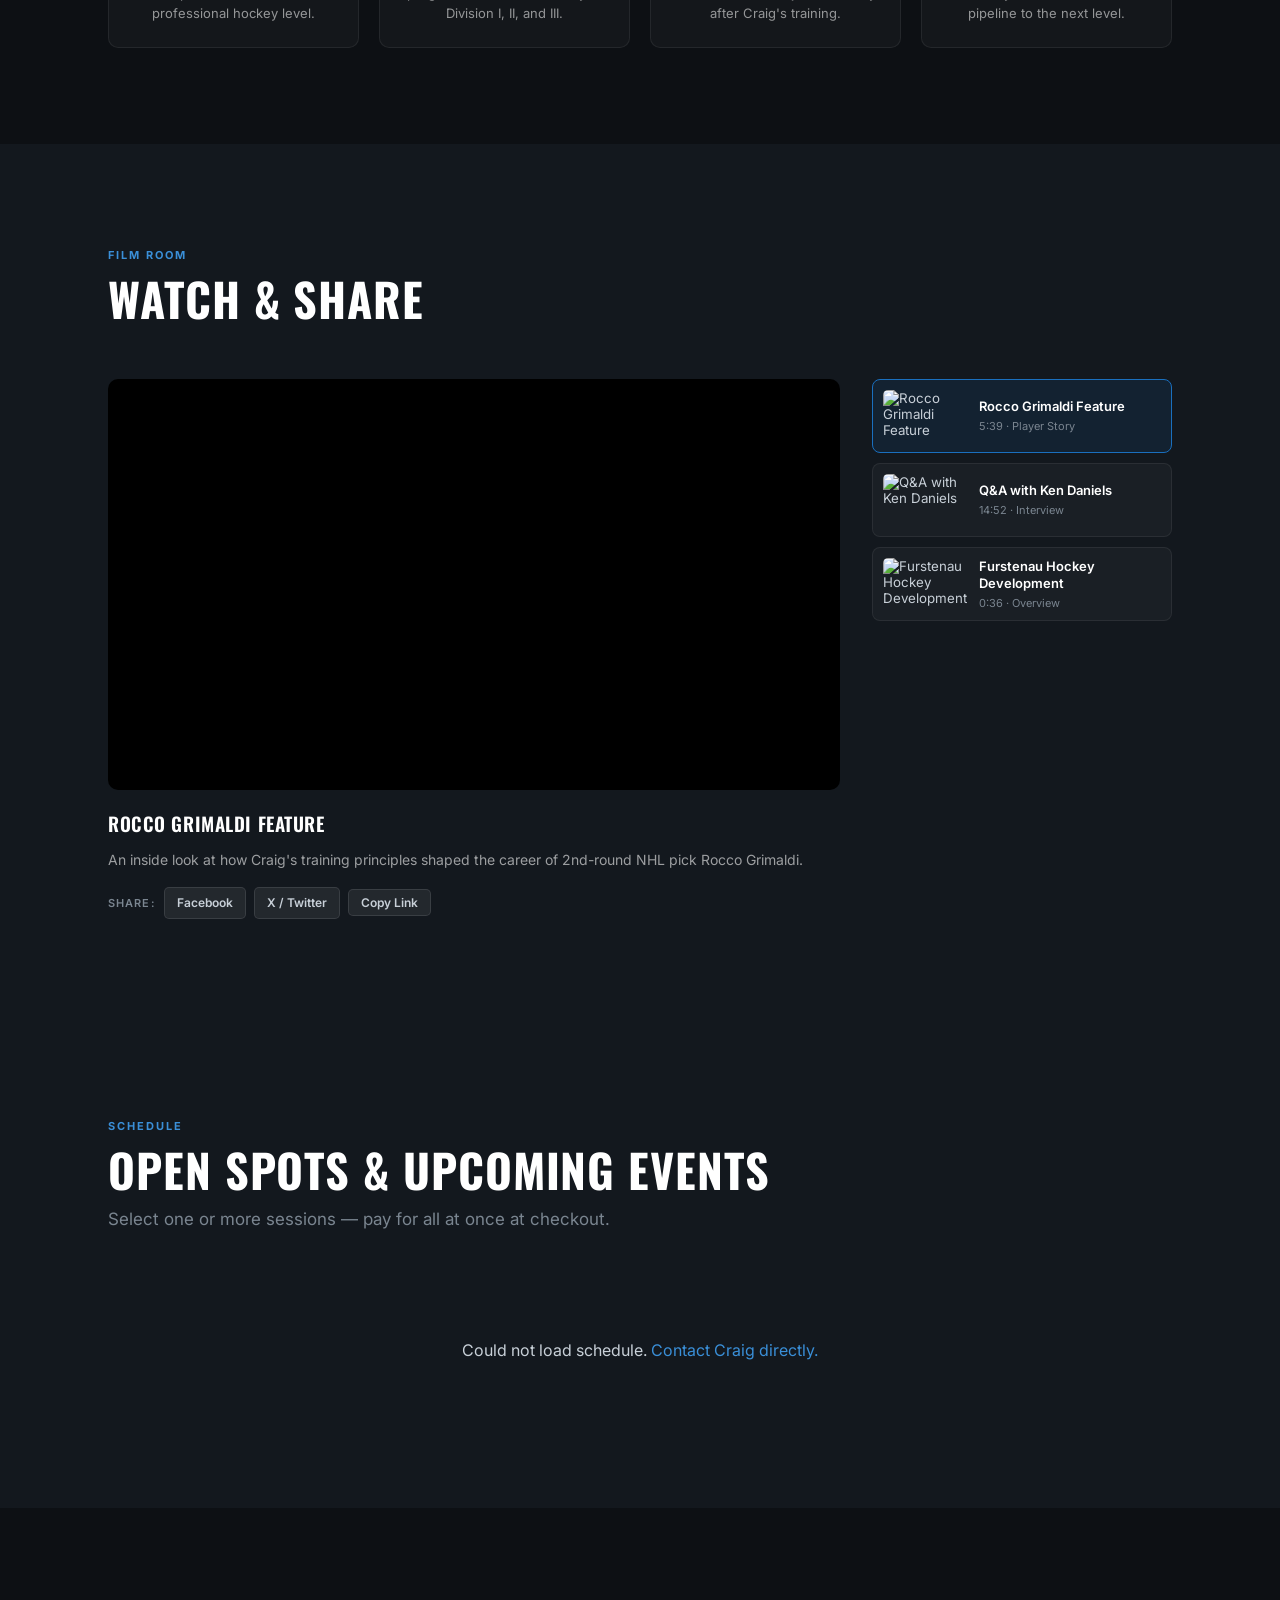
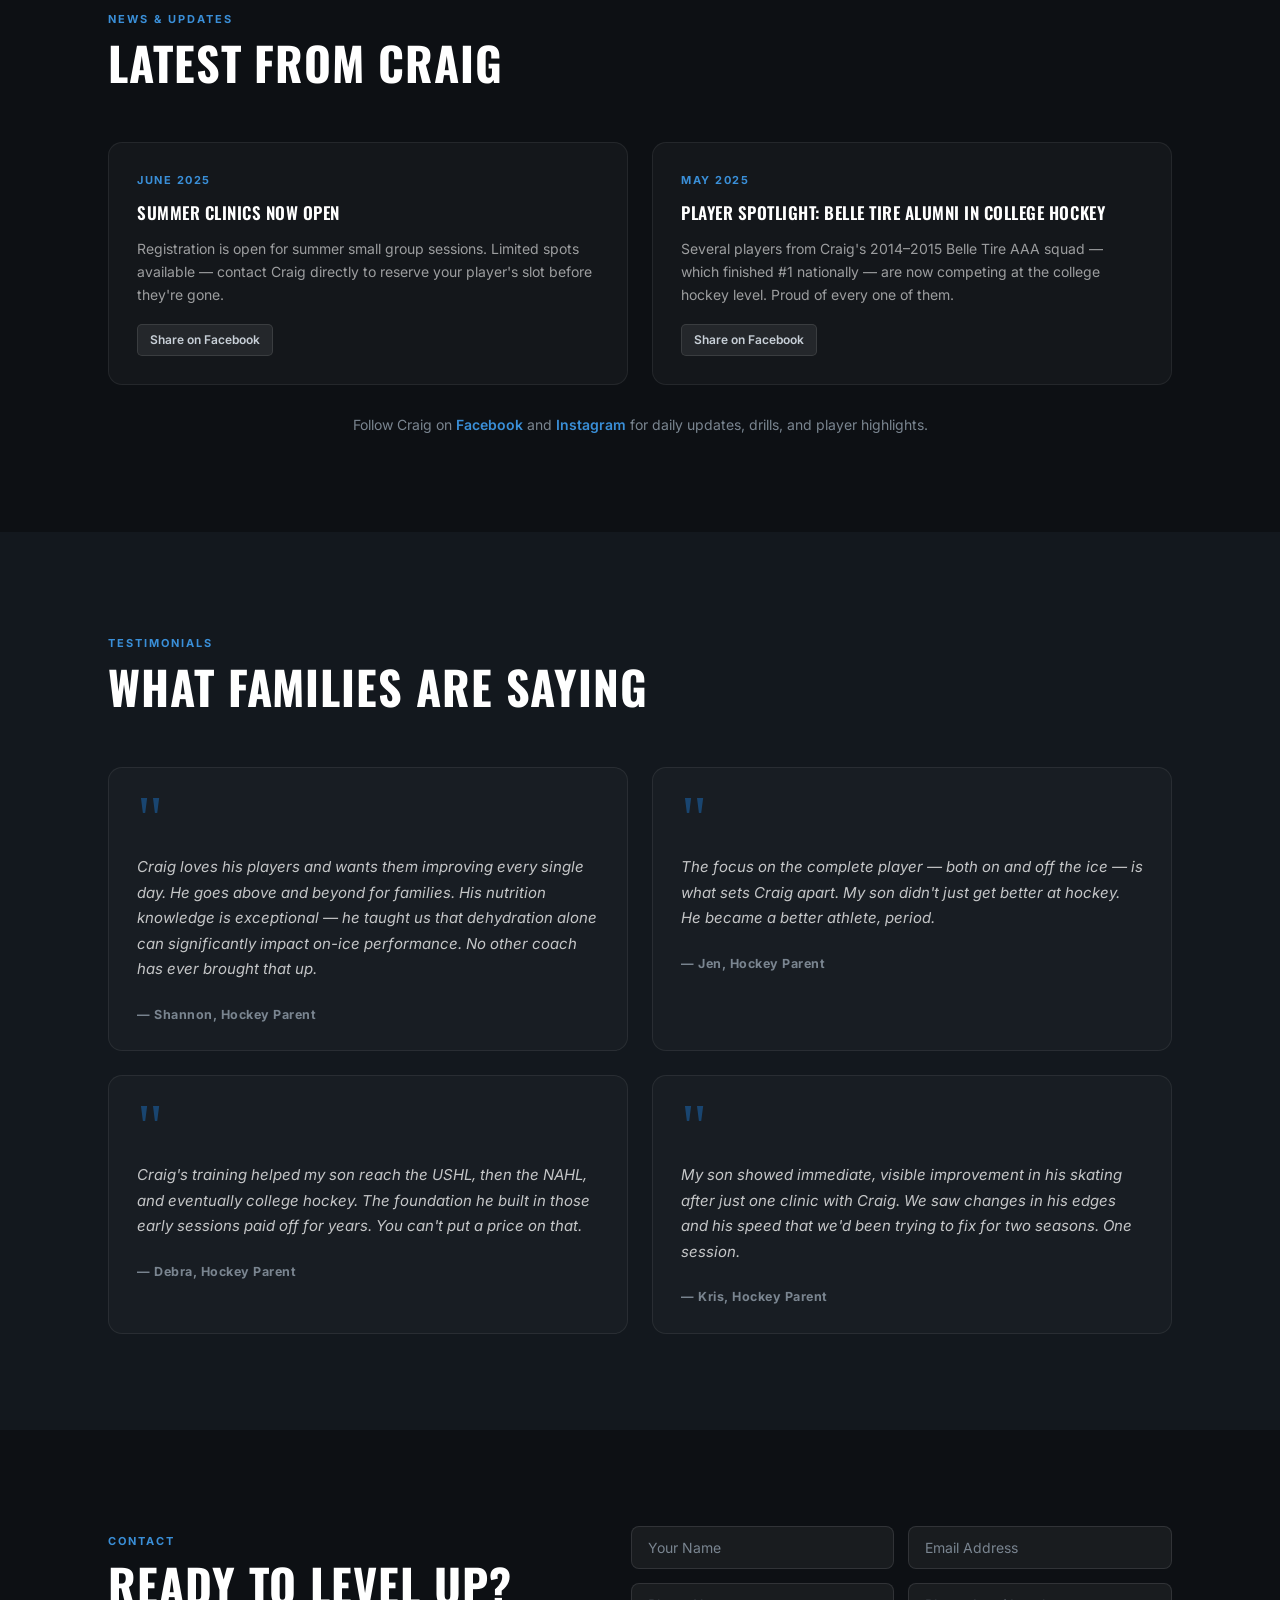
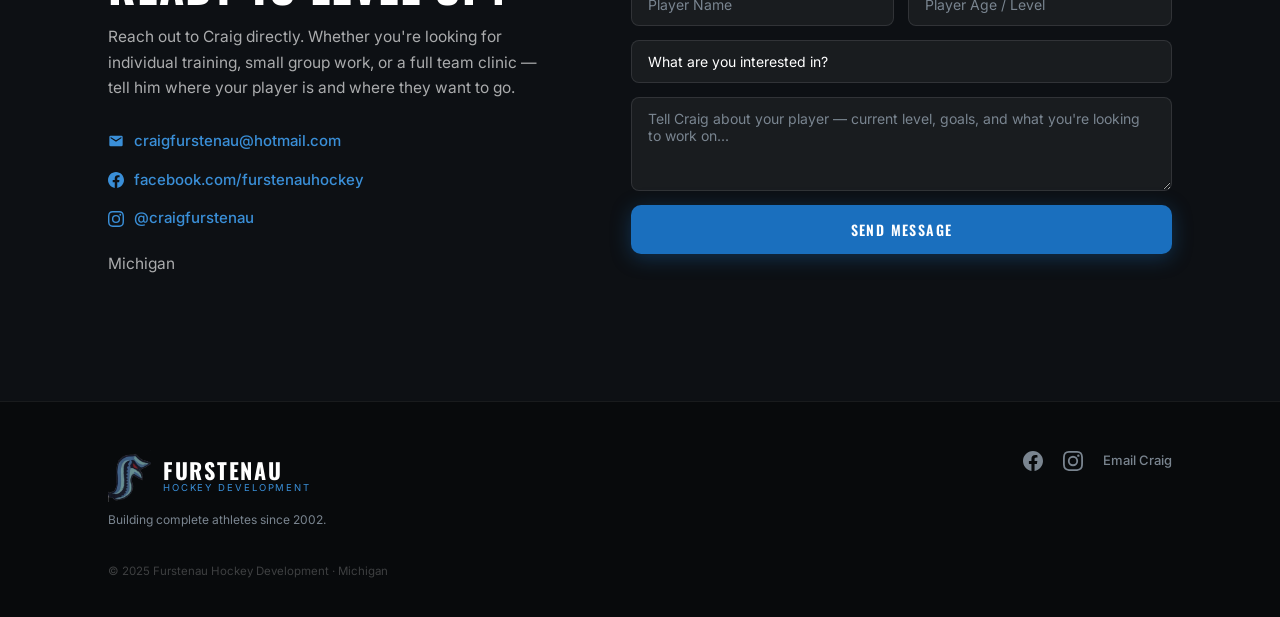
==== commit 0c87bed7: "Rename Schedule to Sessions in nav Co-Authored-By: Claude Sonnet 4.6 <noreply@anthropic.com>" ====
--- a/index.html
+++ b/index.html
@@ -41,7 +41,7 @@
         <li><a href="#method">Method</a></li>
         <li><a href="#timeline">Career</a></li>
         <li><a href="#training">Training</a></li>
-        <li><a href="#schedule">Schedule</a></li>
+        <li><a href="#schedule">Sessions</a></li>
         <li><a href="#clips">Clips</a></li>
         <li><a href="#posts">News</a></li>
         <li><a href="#testimonials">Testimonials</a></li>
@@ -492,13 +492,9 @@
       <div id="events-container">
         <div class="events-loading">Loading schedule...</div>
       </div>
-      <!-- Cart Bar -->
-      <div class="cart-bar" id="cart-bar" style="display:none">
-        <div class="cart-bar-left">
-          <span id="cart-count">0 sessions selected</span>
-          <span class="cart-total" id="cart-total">$0.00</span>
-        </div>
-        <button class="btn btn-primary" onclick="openBookingFromCart()">Register &amp; Pay →</button>
+      <!-- Cart bar placeholder (kept for JS refs) -->
+      <div id="cart-bar" style="display:none">
+        <span id="cart-count"></span><span id="cart-total"></span>
       </div>
     </div>
   </section>
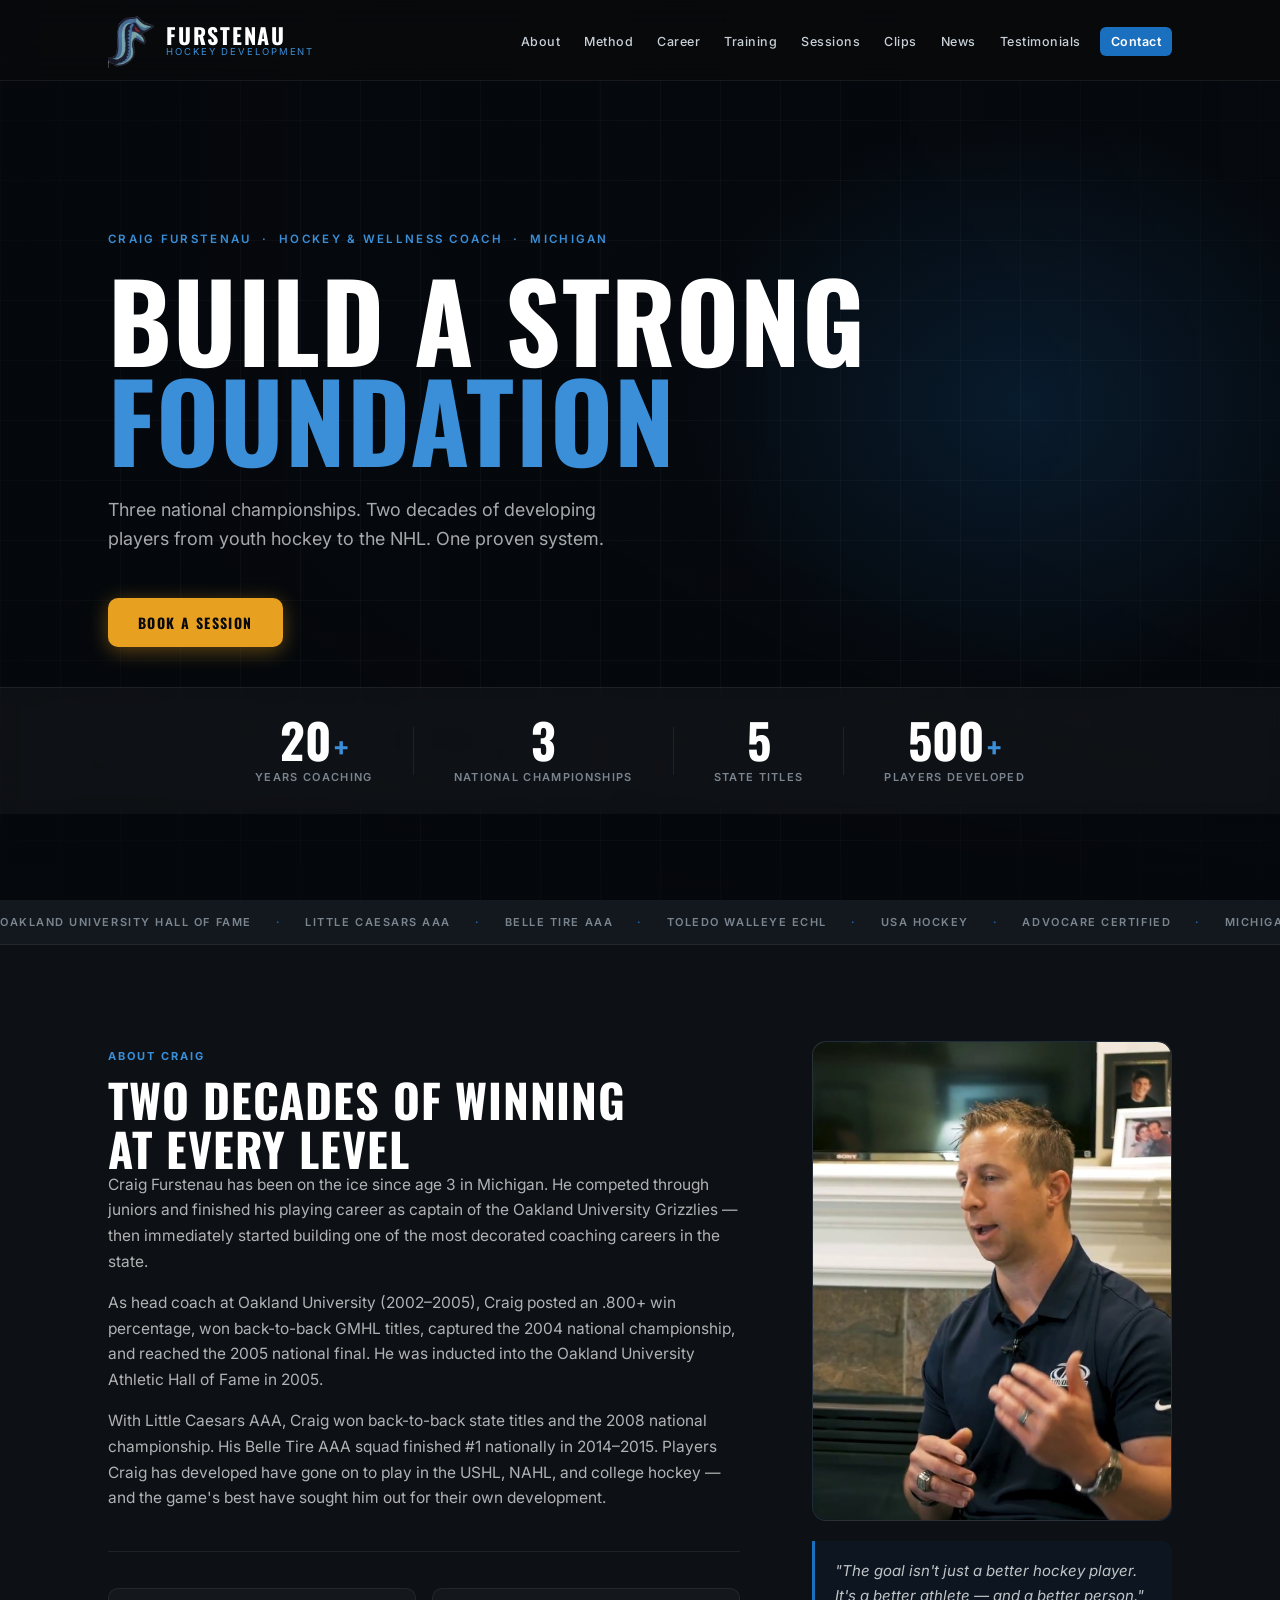
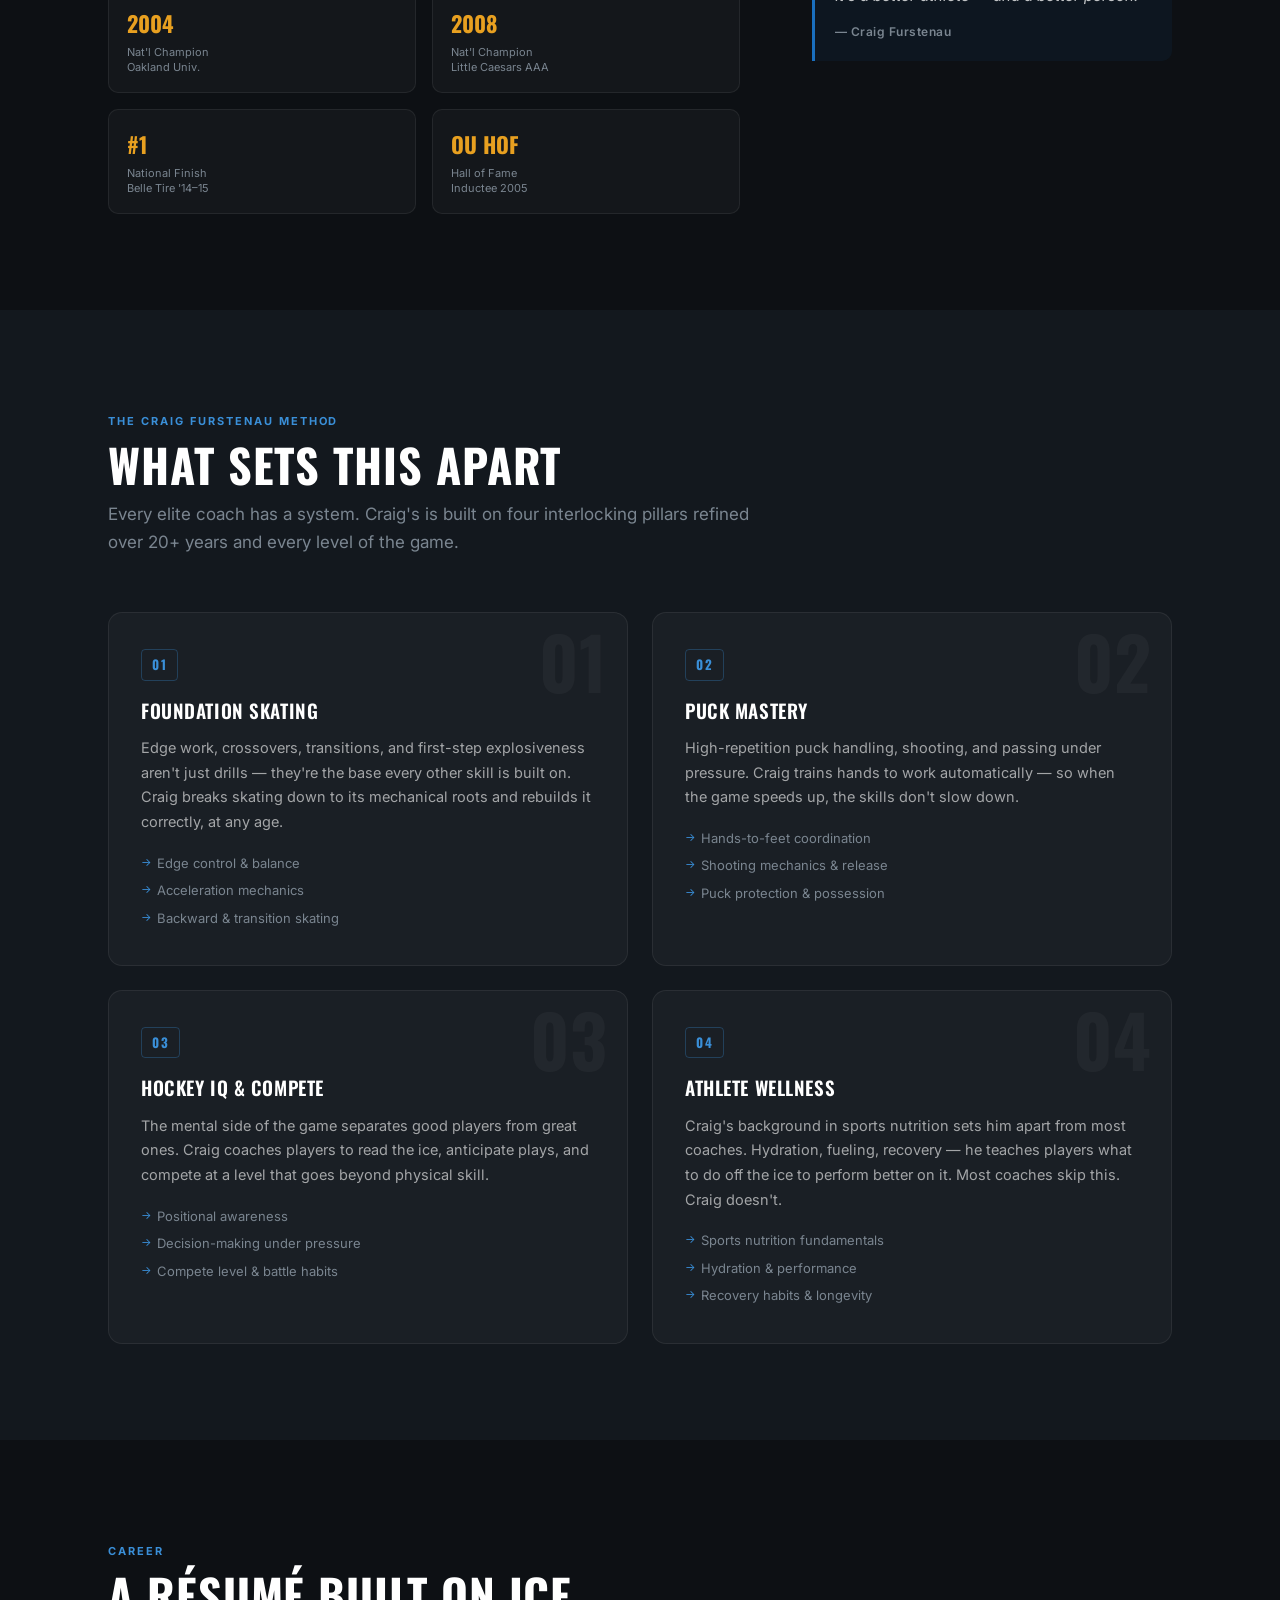
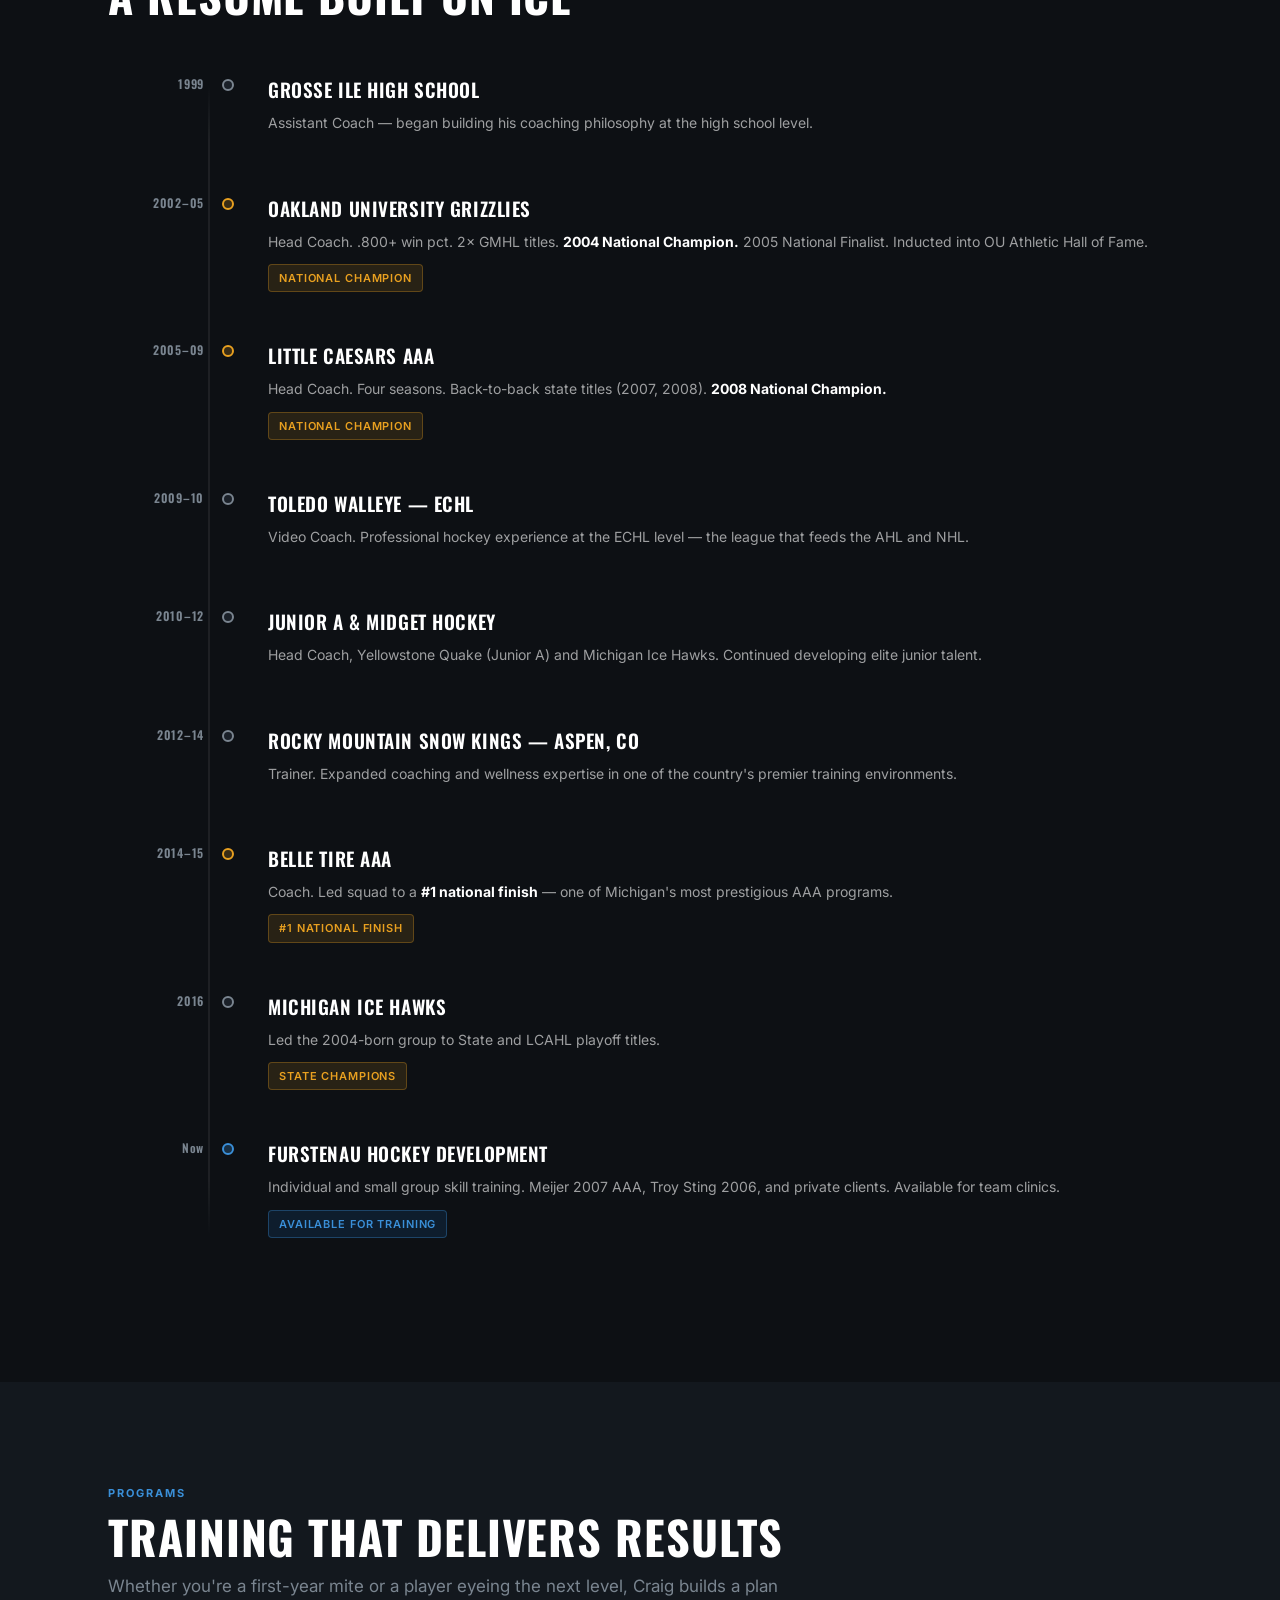
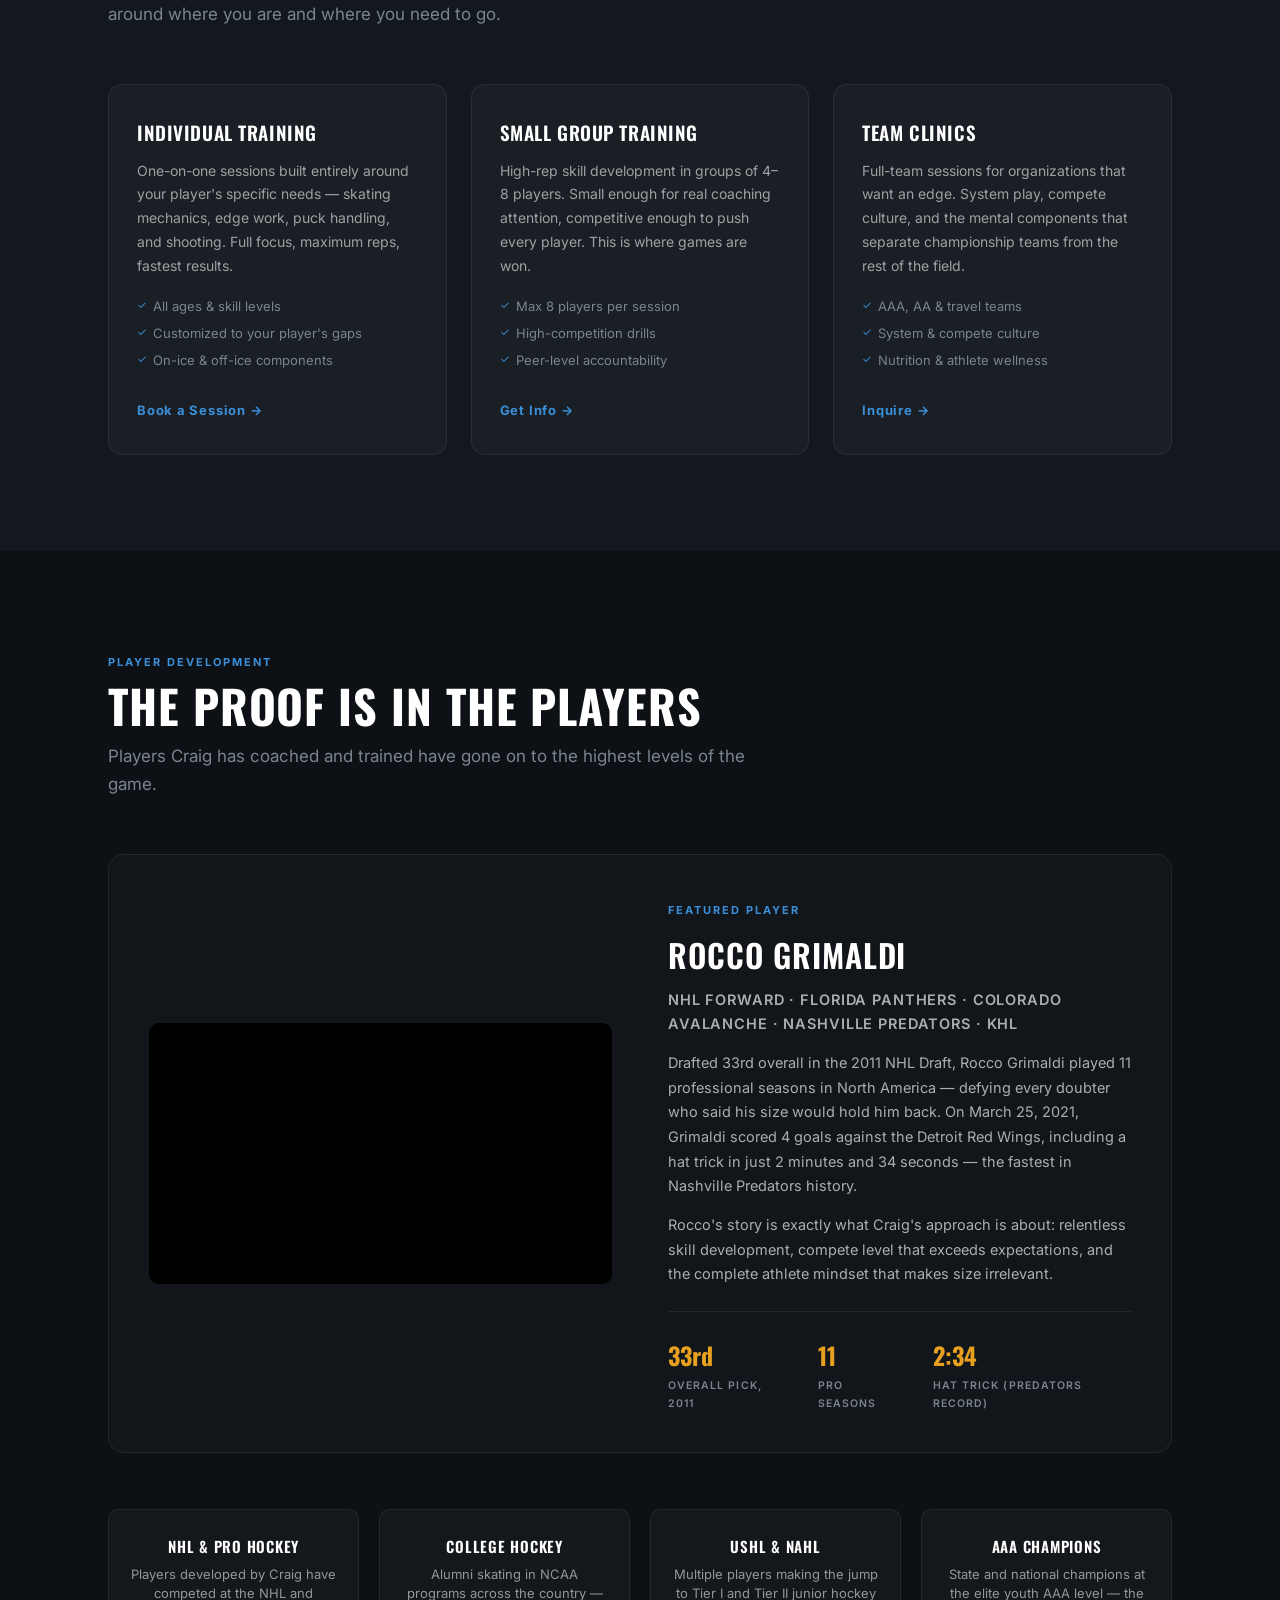
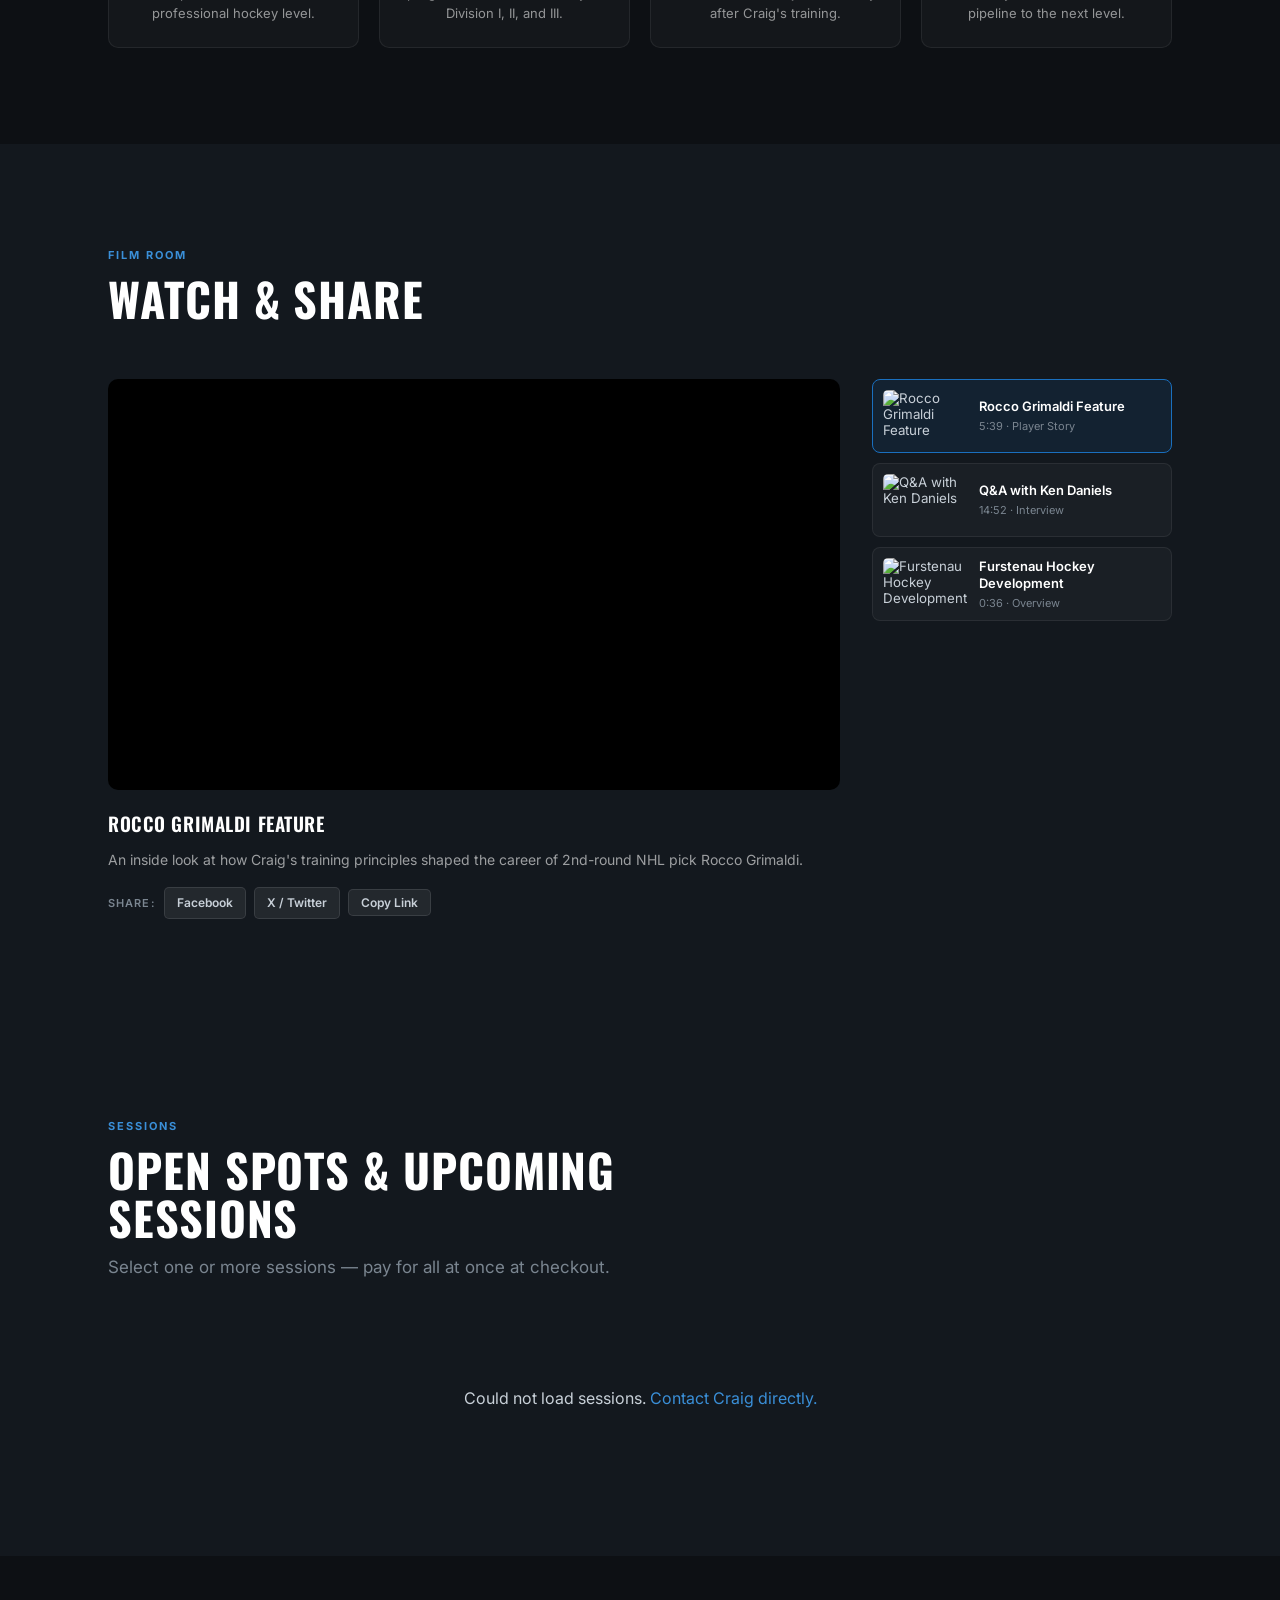
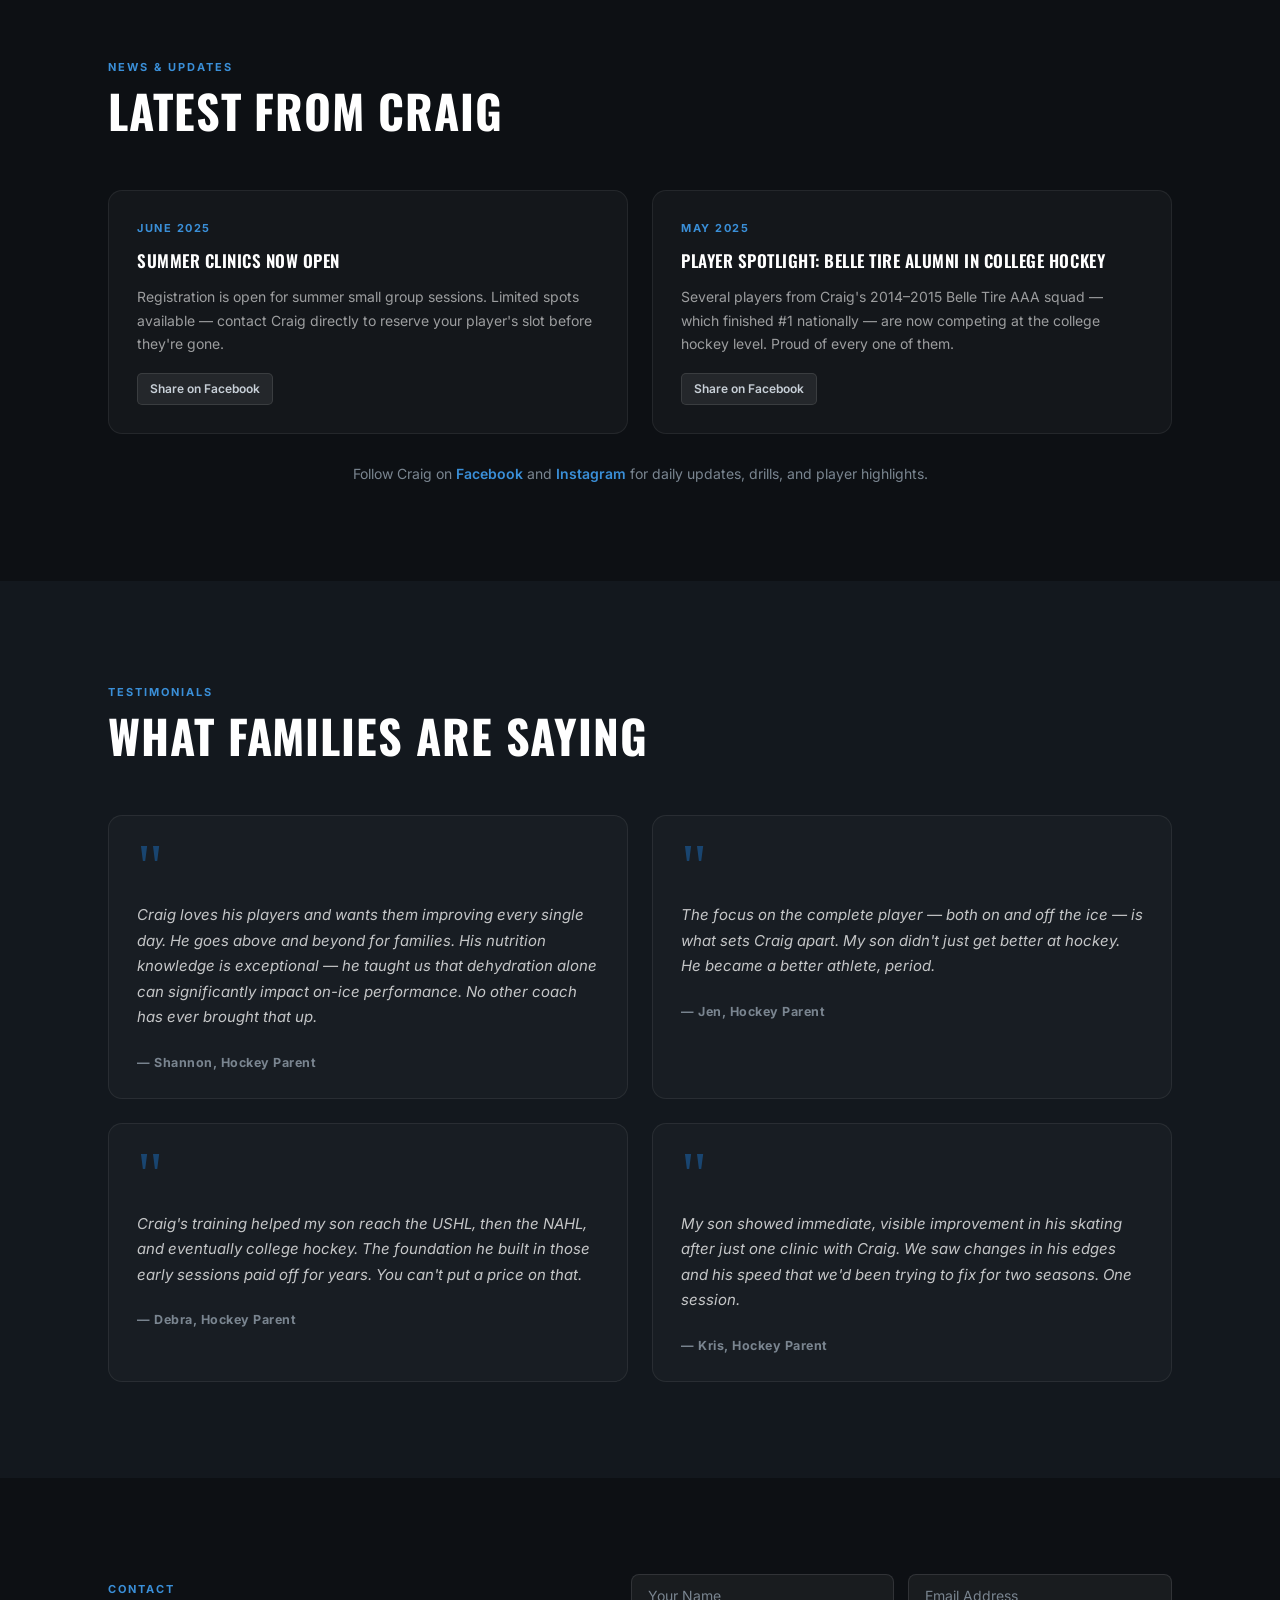
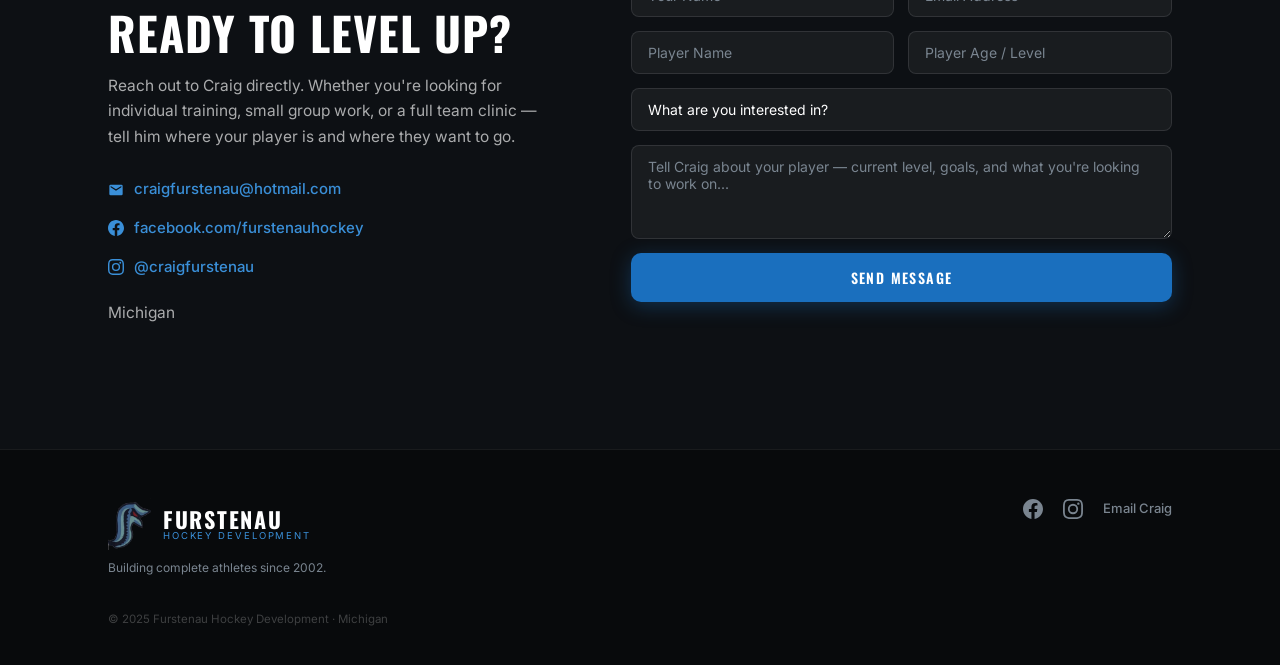
==== commit 6c355823: "Replace all 'Schedule' references with 'Sessions' Co-Authored-By: Claude Sonnet 4.6 <noreply@anthrop" ====
--- a/index.html
+++ b/index.html
@@ -481,16 +481,16 @@
     </div>
   </section>
 
-  <!-- SCHEDULE / EVENTS -->
+  <!-- SESSIONS -->
   <section class="section section-dark" id="schedule">
     <div class="container">
       <div class="section-header reveal">
-        <span class="section-label">Schedule</span>
-        <h2>Open Spots &amp; Upcoming Events</h2>
+        <span class="section-label">Sessions</span>
+        <h2>Open Spots &amp; Upcoming Sessions</h2>
         <p class="section-intro">Select one or more sessions — pay for all at once at checkout.</p>
       </div>
       <div id="events-container">
-        <div class="events-loading">Loading schedule...</div>
+        <div class="events-loading">Loading sessions...</div>
       </div>
       <!-- Cart bar placeholder (kept for JS refs) -->
       <div id="cart-bar" style="display:none">
